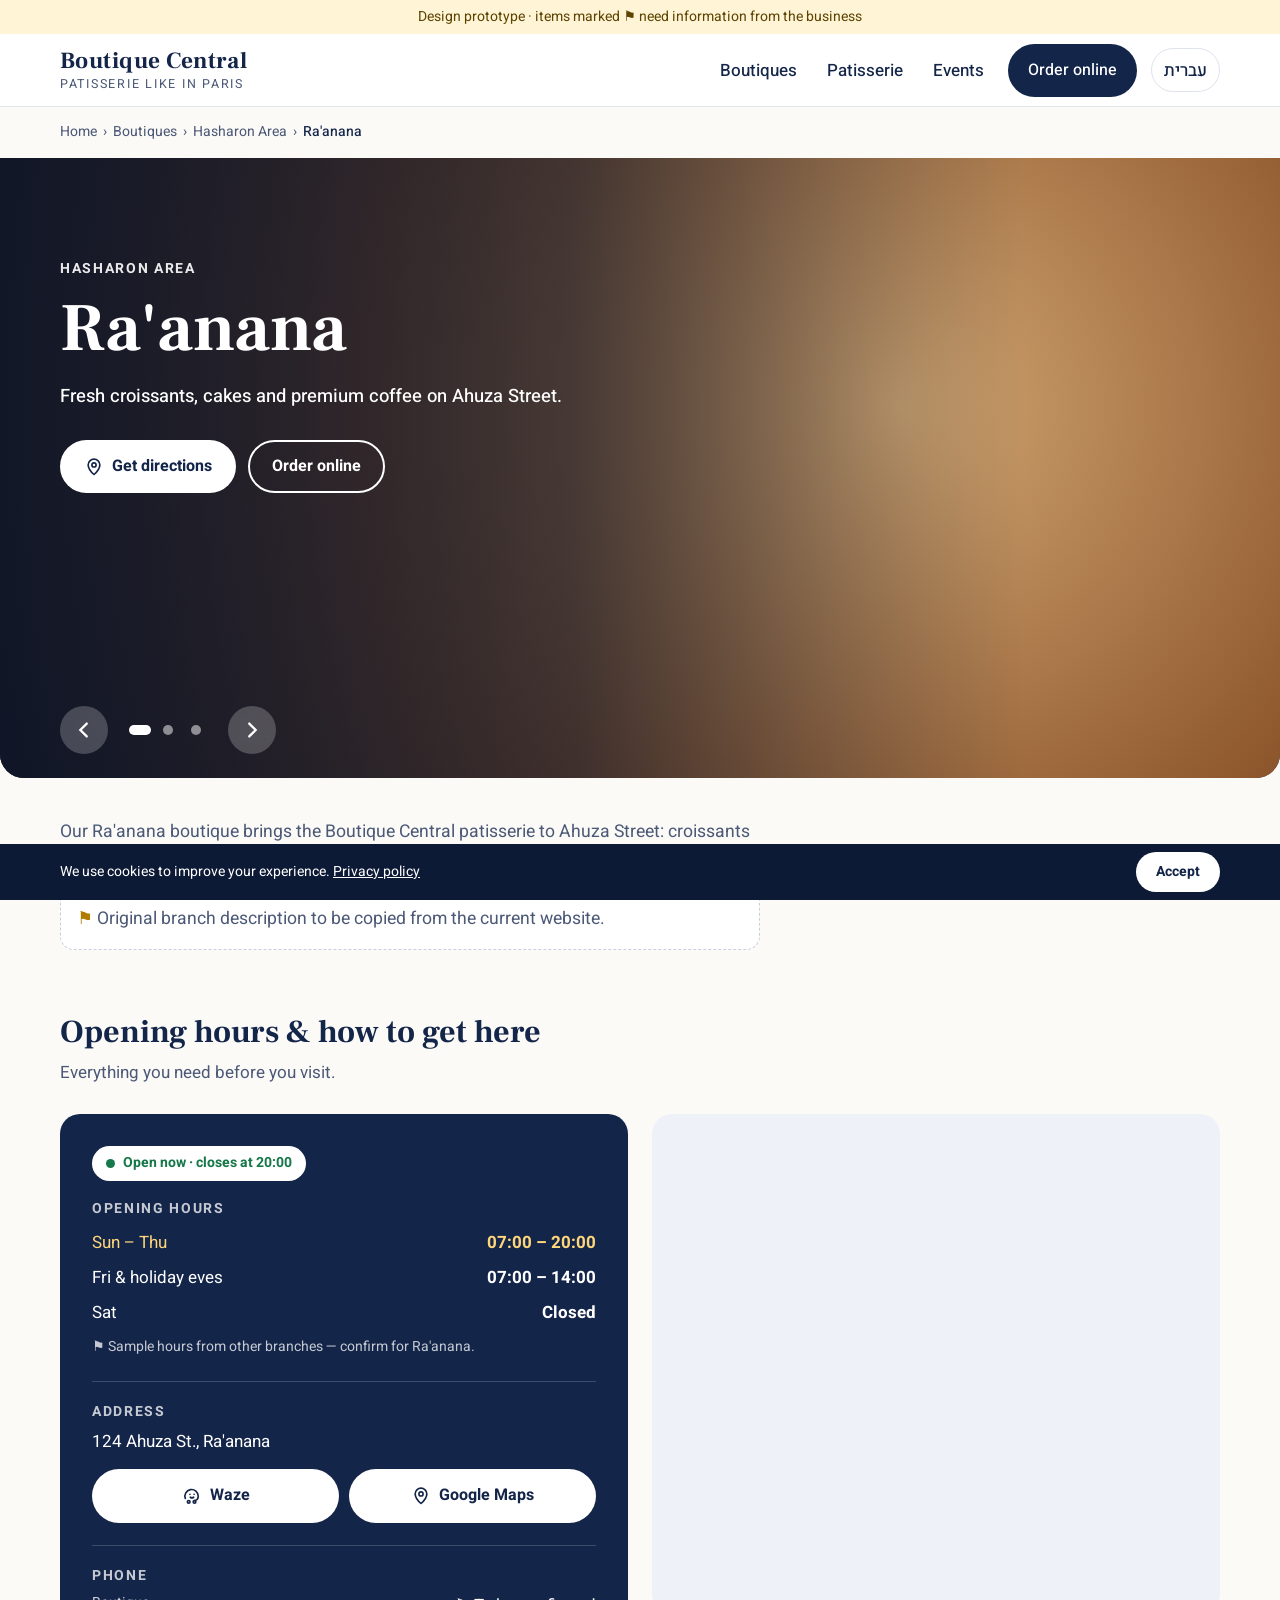
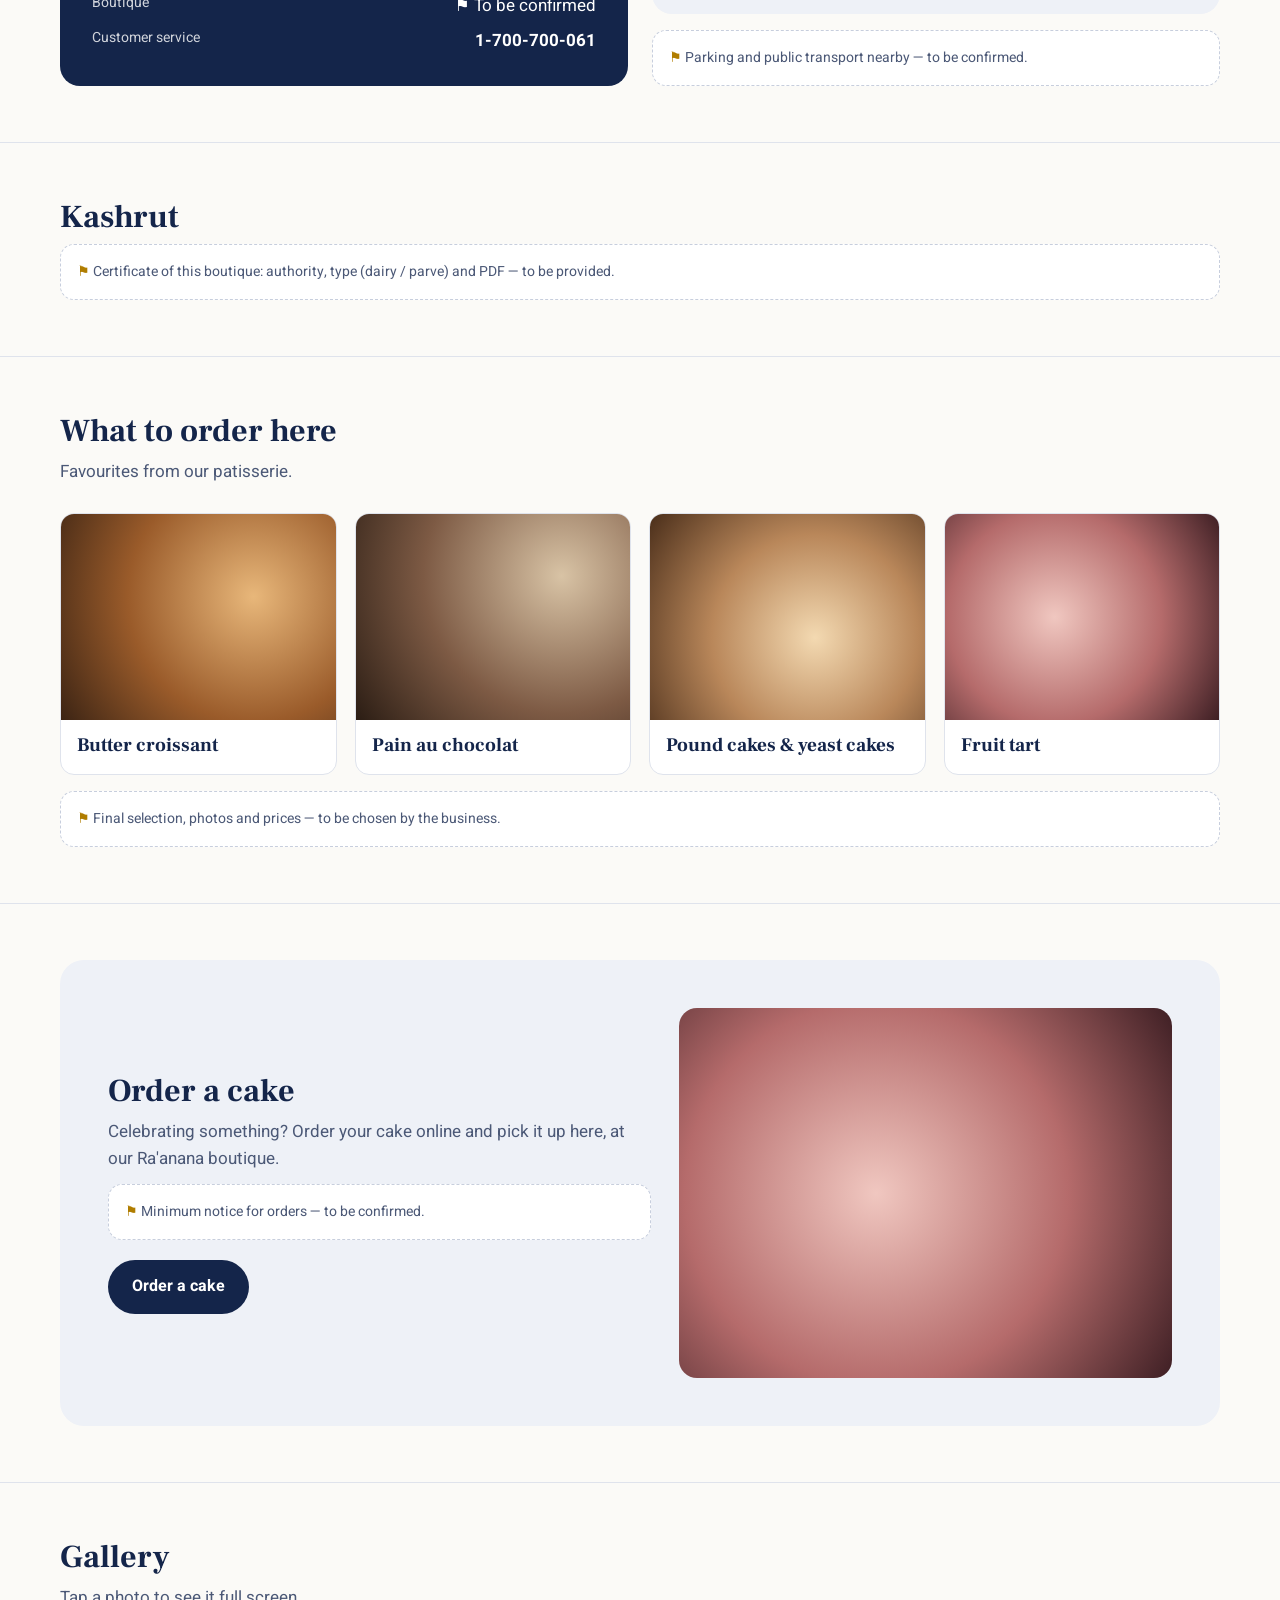
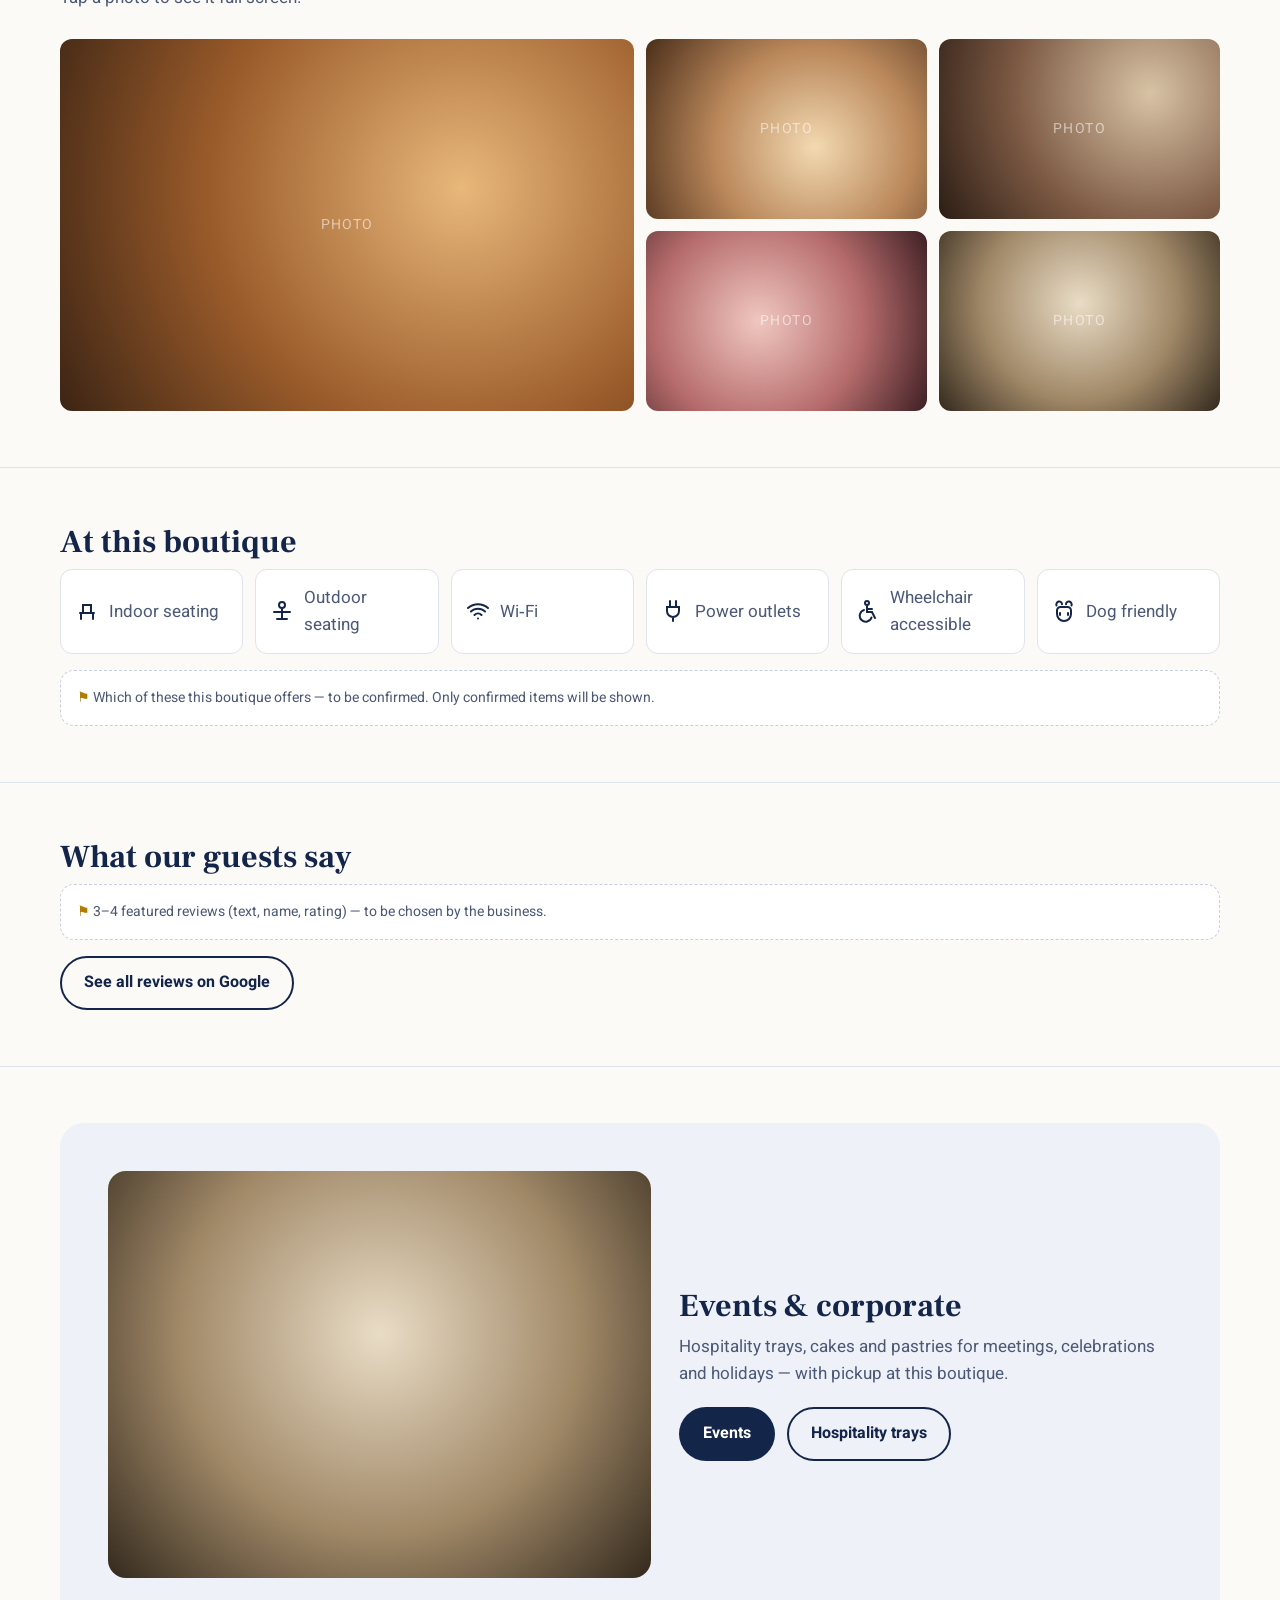
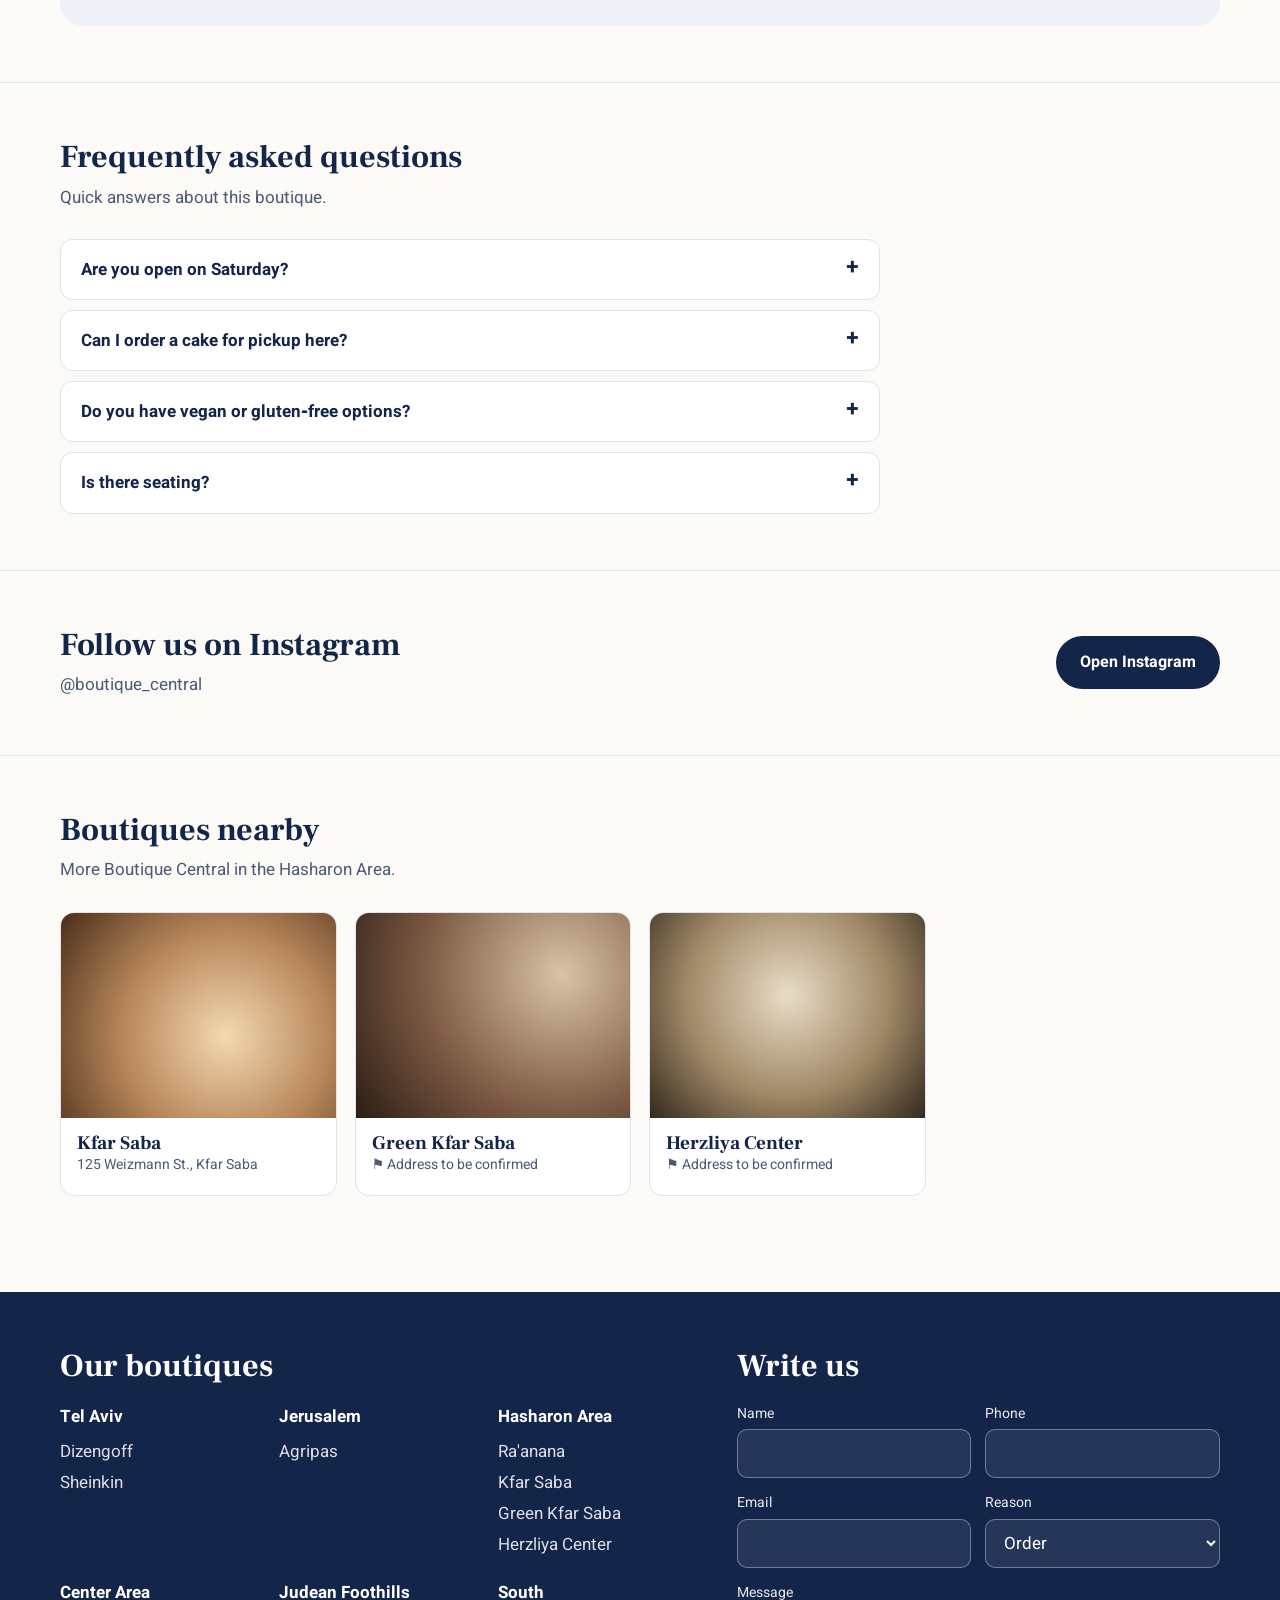
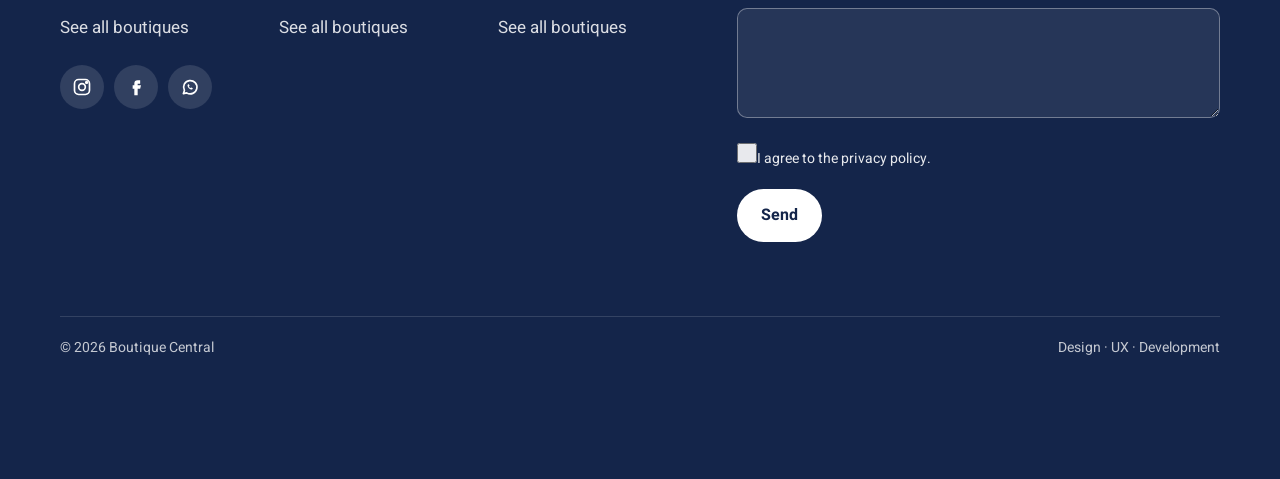
==== boutique-central/index.html @ c574241f "Add Boutique Central Ra'anana branch page redesign prototype Bilingual (English/Hebrew, LTR/RTL) sin" ====
<!doctype html>
<html lang="en" dir="ltr">
<head>
  <meta charset="utf-8">
  <meta name="viewport" content="width=device-width, initial-scale=1">
  <title>Boutique Central Ra'anana – Patisserie &amp; Café on Ahuza St.</title>
  <meta name="description" content="Boutique Central Ra'anana, 124 Ahuza St. Croissants, cakes, pastries and coffee, Sunday to Friday. Order online or get directions.">
  <meta property="og:type" content="business.business">
  <meta property="og:title" content="Boutique Central Ra'anana – Patisserie & Café on Ahuza St.">
  <meta property="og:description" content="Croissants, cakes, pastries and coffee on Ahuza St., Ra'anana.">
  <link rel="alternate" hreflang="he" href="https://www.boutiquecentral.co.il/shop/raanana/">
  <link rel="alternate" hreflang="en" href="https://www.boutiquecentral.co.il/en/shop/raanana/">
  <link rel="preconnect" href="https://fonts.googleapis.com">
  <link rel="preconnect" href="https://fonts.gstatic.com" crossorigin>
  <link href="https://fonts.googleapis.com/css2?family=Frank+Ruhl+Libre:wght@500;700&family=Heebo:wght@400;500;700&display=swap" rel="stylesheet">

  <script type="application/ld+json">
  {
    "@context": "https://schema.org",
    "@graph": [
      {
        "@type": "Bakery",
        "name": "Boutique Central Ra'anana",
        "url": "https://www.boutiquecentral.co.il/en/shop/raanana/",
        "telephone": "+972-1-700-700-061",
        "servesCuisine": ["French", "Patisserie", "Coffee"],
        "address": {
          "@type": "PostalAddress",
          "streetAddress": "124 Ahuza St.",
          "addressLocality": "Ra'anana",
          "addressCountry": "IL"
        },
        "openingHoursSpecification": [
          { "@type": "OpeningHoursSpecification", "dayOfWeek": ["Sunday","Monday","Tuesday","Wednesday","Thursday"], "opens": "07:00", "closes": "20:00" },
          { "@type": "OpeningHoursSpecification", "dayOfWeek": "Friday", "opens": "07:00", "closes": "14:00" }
        ],
        "parentOrganization": { "@type": "Organization", "name": "Boutique Central", "url": "https://www.boutiquecentral.co.il/" }
      },
      {
        "@type": "BreadcrumbList",
        "itemListElement": [
          { "@type": "ListItem", "position": 1, "name": "Home", "item": "https://www.boutiquecentral.co.il/en/" },
          { "@type": "ListItem", "position": 2, "name": "Boutiques", "item": "https://www.boutiquecentral.co.il/en/shop/" },
          { "@type": "ListItem", "position": 3, "name": "Hasharon Area" },
          { "@type": "ListItem", "position": 4, "name": "Ra'anana" }
        ]
      },
      {
        "@type": "FAQPage",
        "mainEntity": [
          { "@type": "Question", "name": "Are you open on Saturday?", "acceptedAnswer": { "@type": "Answer", "text": "No. The boutique is closed on Saturday." } },
          { "@type": "Question", "name": "Can I order a cake for pickup here?", "acceptedAnswer": { "@type": "Answer", "text": "Yes. Order online and choose pickup at the Ra'anana boutique." } }
        ]
      }
    ]
  }
  </script>

  <style>
    :root {
      --navy: #14254a;
      --navy-700: #1f3566;
      --navy-50: #eef1f7;
      --white: #ffffff;
      --bg: #fbfaf7;
      --text: #14254a;
      --muted: #4b5876;
      --line: #dfe3ec;
      --ok: #17784a;
      --closed: #b3261e;

      /* Escala tipográfica: 4 tamaños, 2 pesos */
      --fs-sm: 0.875rem;
      --fs-base: 1.0625rem;
      --fs-lg: clamp(1.5rem, 3vw, 2rem);
      --fs-xl: clamp(2.5rem, 7vw, 4.25rem);
      --fw-regular: 400;
      --fw-bold: 700;

      --radius: 14px;
      --gutter: 16px;
      --font-display: "Frank Ruhl Libre", Georgia, serif;
      --font-body: "Heebo", system-ui, -apple-system, sans-serif;
    }
    * { box-sizing: border-box; margin: 0; padding: 0; }
    html { scroll-behavior: smooth; }
    body {
      font-family: var(--font-body);
      font-size: var(--fs-base);
      font-weight: var(--fw-regular);
      line-height: 1.6;
      color: var(--text);
      background: var(--bg);
    }
    a { color: inherit; }
    img { max-width: 100%; display: block; }
    button { font: inherit; cursor: pointer; }
    :focus-visible { outline: 3px solid #f2b705; outline-offset: 2px; border-radius: 4px; }
    .container { width: min(1160px, 100% - 2 * var(--gutter)); margin-inline: auto; }
    .sr-only { position: absolute; width: 1px; height: 1px; overflow: hidden; clip: rect(0 0 0 0); white-space: nowrap; }
    .skip { position: absolute; inset-inline-start: 8px; top: -60px; background: var(--navy); color: #fff; padding: 10px 16px; border-radius: 8px; z-index: 100; }
    .skip:focus { top: 8px; }

    h1, h2, h3 { font-family: var(--font-display); font-weight: var(--fw-bold); line-height: 1.15; }
    h2 { font-size: var(--fs-lg); margin-bottom: 8px; }
    h3 { font-size: 1.2rem; }
    .lead { color: var(--muted); margin-bottom: 28px; max-width: 60ch; }
    section { padding-block: 56px; }
    section + section { border-top: 1px solid var(--line); }

    /* Aviso de prototipo */
    .proto { background: #fff4d6; color: #5c4400; font-size: var(--fs-sm); text-align: center; padding: 6px var(--gutter); }

    /* Datos pendientes del cliente */
    .pending {
      border: 1.5px dashed #c7cedd; border-radius: var(--radius); padding: 16px;
      color: var(--muted); font-size: var(--fs-sm); background: #fff;
    }
    .pending::before { content: "⚑ "; color: #b07d00; }

    /* Botones */
    .btn {
      display: inline-flex; align-items: center; justify-content: center; gap: 8px;
      min-height: 48px; padding: 12px 22px; border-radius: 999px;
      font-weight: var(--fw-bold); font-size: 1rem; text-decoration: none;
      border: 2px solid transparent; transition: background .2s, color .2s, transform .15s;
    }
    .btn:hover { transform: translateY(-1px); }
    .btn-solid { background: var(--navy); color: #fff; }
    .btn-solid:hover { background: var(--navy-700); }
    .btn-white { background: #fff; color: var(--navy); }
    .btn-outline { border-color: currentColor; background: transparent; }
    .btn svg { width: 20px; height: 20px; flex: none; }

    /* Encabezado */
    header.site {
      position: sticky; top: 0; z-index: 30; background: var(--white);
      border-bottom: 1px solid var(--line);
    }
    .bar { display: flex; align-items: center; gap: 20px; min-height: 72px; }
    .logo { text-decoration: none; line-height: 1.05; }
    .logo b { display: block; font-family: var(--font-display); font-size: 1.45rem; letter-spacing: .02em; }
    .logo small { font-size: .78rem; letter-spacing: .14em; text-transform: uppercase; color: var(--muted); }
    .menu { display: flex; align-items: center; gap: 6px; margin-inline-start: auto; list-style: none; }
    .menu a { display: inline-flex; align-items: center; min-height: 44px; padding-inline: 12px; text-decoration: none; font-weight: 500; }
    .menu a:not(.btn):hover { text-decoration: underline; text-underline-offset: 4px; }
    .menu .btn { padding-inline: 18px; margin-inline-start: 6px; }
    .lang {
      min-width: 44px; min-height: 44px; padding-inline: 12px; margin-inline-start: 8px;
      border: 1px solid var(--line); border-radius: 999px; background: #fff; color: var(--navy); font-weight: 500;
    }
    .burger { display: none; margin-inline-start: auto; width: 44px; height: 44px; border: 0; background: none; color: var(--navy); }
    @media (max-width: 900px) {
      .burger { display: inline-grid; place-items: center; }
      .menu {
        display: none; position: absolute; inset-inline: 0; top: 100%;
        flex-direction: column; align-items: stretch; gap: 0; padding: 8px var(--gutter) 16px;
        background: #fff; border-bottom: 1px solid var(--line);
      }
      .menu.open { display: flex; }
      .menu .btn { margin: 8px 0 0; }
      .lang { margin: 0; }
    }

    /* Migas de pan */
    .crumbs { font-size: var(--fs-sm); color: var(--muted); padding-block: 14px; }
    .crumbs ol { display: flex; flex-wrap: wrap; gap: 6px; list-style: none; }
    .crumbs li + li::before { content: "›"; margin-inline-end: 6px; }
    [dir="rtl"] .crumbs li + li::before { content: "‹"; }
    .crumbs a { text-decoration: none; }
    .crumbs a:hover { text-decoration: underline; }
    .crumbs [aria-current] { color: var(--navy); font-weight: 500; }

    /* Portada */
    .hero { position: relative; min-height: min(78vh, 620px); color: #fff; overflow: hidden; border-radius: 0 0 24px 24px; background: var(--navy); }
    .slides { position: absolute; inset: 0; }
    .slide { position: absolute; inset: 0; opacity: 0; transition: opacity .6s ease; }
    .slide.active { opacity: 1; }
    .ph { width: 100%; height: 100%; display: grid; place-items: center; }
    .ph span { font-size: var(--fs-sm); letter-spacing: .1em; text-transform: uppercase; opacity: .55; }
    .ph-1 { background: radial-gradient(circle at 70% 40%, #e8b77a, #9a5b2a 55%, #3c2414); }
    .ph-2 { background: radial-gradient(circle at 60% 60%, #f3d9b1, #b9875a 50%, #4a2e1a); }
    .ph-3 { background: radial-gradient(circle at 75% 30%, #d8c3a5, #7d5a44 55%, #2b1d14); }
    .ph-4 { background: radial-gradient(circle at 40% 50%, #f0c7c0, #b56b6b 55%, #3e1f24); }
    .ph-5 { background: radial-gradient(circle at 50% 40%, #e9dcc6, #a08867 55%, #33291d); }
    .hero::after {
      content: ""; position: absolute; inset: 0; pointer-events: none;
      background: linear-gradient(to right, rgba(10,20,42,.88) 0%, rgba(10,20,42,.65) 45%, rgba(10,20,42,.1) 80%);
    }
    [dir="rtl"] .hero::after { background: linear-gradient(to left, rgba(10,20,42,.88) 0%, rgba(10,20,42,.65) 45%, rgba(10,20,42,.1) 80%); }
    .hero-content { position: relative; z-index: 2; padding-block: 96px 120px; }
    .hero-content > * { max-width: 560px; }
    .zone { display: inline-block; font-size: var(--fs-sm); font-weight: var(--fw-bold); letter-spacing: .12em; text-transform: uppercase; opacity: .9; margin-bottom: 10px; }
    .hero h1 { font-size: var(--fs-xl); margin-bottom: 14px; }
    .hero p { font-size: 1.15rem; font-weight: 500; margin-bottom: 28px; }
    .hero .actions { display: flex; flex-wrap: wrap; gap: 12px; }
    .hero .btn-outline { color: #fff; }
    .carousel-ui { position: absolute; z-index: 3; inset-inline: 0; bottom: 24px; }
    .carousel-ui .container { display: flex; align-items: center; gap: 12px; }
    .arrow {
      width: 48px; height: 48px; border-radius: 50%; border: 0;
      background: rgba(255,255,255,.22); color: #fff; backdrop-filter: blur(6px);
      display: grid; place-items: center; transition: background .2s;
    }
    .arrow:hover { background: rgba(255,255,255,.38); }
    .arrow svg { width: 22px; height: 22px; }
    [dir="rtl"] .arrow svg { transform: scaleX(-1); }
    .dots { display: flex; gap: 4px; margin-inline: 8px; }
    .dot { width: 24px; height: 44px; border: 0; background: none; display: grid; place-items: center; }
    .dot::before { content: ""; width: 10px; height: 10px; border-radius: 50%; background: rgba(255,255,255,.5); transition: width .2s; }
    .dot[aria-current="true"]::before { width: 22px; border-radius: 6px; background: #fff; }

    /* Introducción */
    .intro { padding-block: 40px 8px; }
    .intro p { max-width: 70ch; color: var(--muted); font-size: 1.1rem; }

    /* Bloque de información */
    .info-grid { display: grid; grid-template-columns: 1fr 1fr; gap: 24px; align-items: start; }
    @media (max-width: 860px) { .info-grid { grid-template-columns: 1fr; } }
    .info-card { background: var(--navy); color: #fff; border-radius: 20px; padding: clamp(20px, 4vw, 32px); }
    .status { display: inline-flex; align-items: center; gap: 8px; padding: 6px 14px; border-radius: 999px; background: #fff; font-weight: var(--fw-bold); font-size: var(--fs-sm); margin-bottom: 20px; }
    .status::before { content: ""; width: 9px; height: 9px; border-radius: 50%; background: currentColor; }
    .status.open { color: var(--ok); }
    .status.closed { color: var(--closed); }
    .info-card h3 { font-family: var(--font-body); font-size: var(--fs-sm); text-transform: uppercase; letter-spacing: .12em; opacity: .75; margin-bottom: 8px; }
    .info-card .block + .block { margin-top: 22px; padding-top: 22px; border-top: 1px solid rgba(255,255,255,.18); }
    .hours { width: 100%; border-collapse: collapse; }
    .hours th { text-align: start; font-weight: 400; padding-block: 4px; }
    .hours td { text-align: end; font-weight: var(--fw-bold); font-variant-numeric: tabular-nums; }
    .hours tr.today th, .hours tr.today td { color: #ffd77a; }
    .note { font-size: var(--fs-sm); opacity: .75; margin-top: 6px; }
    .phones { display: grid; gap: 8px; list-style: none; }
    .phones li { display: flex; justify-content: space-between; gap: 12px; flex-wrap: wrap; }
    .phones a { font-weight: var(--fw-bold); text-decoration: none; }
    .tag { font-size: var(--fs-sm); opacity: .8; }
    .nav-btns { display: flex; flex-wrap: wrap; gap: 10px; margin-top: 14px; }
    .nav-btns .btn { flex: 1 1 180px; }
    .map { border: 0; width: 100%; height: 100%; min-height: 320px; border-radius: 20px; background: var(--navy-50); }
    .map-wrap { display: grid; gap: 16px; height: 100%; grid-template-rows: 1fr auto; }

    /* Tarjetas */
    .cards { display: grid; gap: 18px; grid-template-columns: repeat(auto-fill, minmax(min(100%, 220px), 1fr)); }
    .card { background: #fff; border: 1px solid var(--line); border-radius: var(--radius); overflow: hidden; }
    .card .ph { aspect-ratio: 4 / 3; height: auto; color: #fff; }
    .card .body { padding: 14px 16px 18px; }
    .card p { font-size: var(--fs-sm); color: var(--muted); }

    /* Encargar pastel / eventos */
    .split { display: grid; grid-template-columns: 1.1fr 1fr; gap: 28px; align-items: center; }
    @media (max-width: 760px) { .split { grid-template-columns: 1fr; } }
    .panel { background: var(--navy-50); border-radius: 24px; padding: clamp(24px, 5vw, 48px); }
    .panel .actions { display: flex; flex-wrap: wrap; gap: 12px; margin-top: 20px; }
    .panel .ph { border-radius: 18px; aspect-ratio: 4 / 3; height: auto; color: #fff; }

    /* Galería */
    .gallery { display: grid; gap: 12px; grid-template-columns: repeat(4, 1fr); grid-auto-rows: 180px; }
    .gallery button { border: 0; padding: 0; border-radius: 12px; overflow: hidden; color: #fff; }
    .gallery button:first-child { grid-column: span 2; grid-row: span 2; }
    .gallery button .ph { transition: transform .4s; }
    .gallery button:hover .ph { transform: scale(1.04); }
    @media (max-width: 700px) { .gallery { grid-template-columns: 1fr 1fr; grid-auto-rows: 140px; } }

    .lightbox { position: fixed; inset: 0; z-index: 80; background: rgba(8,14,30,.92); display: none; place-items: center; padding: 24px; }
    .lightbox.open { display: grid; }
    .lightbox figure { width: min(960px, 100%); aspect-ratio: 3 / 2; border-radius: 12px; overflow: hidden; color: #fff; }
    .lightbox .close, .lightbox .arrow { position: absolute; }
    .lightbox .close { top: 16px; inset-inline-end: 16px; width: 48px; height: 48px; border-radius: 50%; border: 0; background: rgba(255,255,255,.2); color: #fff; font-size: 1.6rem; }
    .lightbox .prev { inset-inline-start: 16px; top: 50%; translate: 0 -50%; }
    .lightbox .next { inset-inline-end: 16px; top: 50%; translate: 0 -50%; }

    /* Servicios del local */
    .amenities { display: grid; gap: 12px; grid-template-columns: repeat(auto-fill, minmax(min(100%, 170px), 1fr)); list-style: none; margin-bottom: 16px; }
    .amenities li { display: flex; align-items: center; gap: 10px; padding: 14px; border: 1px solid var(--line); border-radius: 12px; background: #fff; color: var(--muted); }
    .amenities svg { width: 24px; height: 24px; color: var(--navy); flex: none; }

    /* Preguntas frecuentes */
    .faq { display: grid; gap: 10px; max-width: 820px; }
    .faq details { background: #fff; border: 1px solid var(--line); border-radius: 12px; }
    .faq summary { list-style: none; cursor: pointer; padding: 16px 20px; font-weight: var(--fw-bold); display: flex; justify-content: space-between; gap: 12px; min-height: 44px; }
    .faq summary::-webkit-details-marker { display: none; }
    .faq summary::after { content: "+"; font-size: 1.4rem; line-height: 1; }
    .faq details[open] summary::after { content: "–"; }
    .faq .answer { padding: 0 20px 18px; color: var(--muted); }

    .insta { display: flex; align-items: center; justify-content: space-between; gap: 16px; flex-wrap: wrap; }

    /* Pie */
    footer.site { background: var(--navy); color: #fff; padding-block: 56px 120px; margin-top: 40px; }
    .foot-grid { display: grid; grid-template-columns: 1.3fr 1fr; gap: 48px; }
    @media (max-width: 860px) { .foot-grid { grid-template-columns: 1fr; } }
    footer h2 { margin-bottom: 18px; }
    .zones { display: grid; grid-template-columns: repeat(3, 1fr); gap: 20px 28px; }
    .zones details summary { list-style: none; font-weight: var(--fw-bold); margin-bottom: 8px; pointer-events: none; }
    .zones details summary::-webkit-details-marker { display: none; }
    .zones ul { list-style: none; display: grid; gap: 4px; }
    .zones a { text-decoration: none; opacity: .85; }
    .zones a:hover { opacity: 1; text-decoration: underline; }
    @media (max-width: 700px) {
      .zones { grid-template-columns: 1fr; gap: 0; }
      .zones details { border-bottom: 1px solid rgba(255,255,255,.18); }
      .zones details summary { pointer-events: auto; cursor: pointer; padding-block: 14px; margin: 0; display: flex; justify-content: space-between; }
      .zones details summary::after { content: "+"; }
      .zones details[open] summary::after { content: "–"; }
      .zones ul { padding-bottom: 14px; }
    }
    form.contact { display: grid; gap: 14px; }
    .row2 { display: grid; grid-template-columns: 1fr 1fr; gap: 14px; }
    @media (max-width: 480px) { .row2 { grid-template-columns: 1fr; } }
    form.contact label { display: block; font-size: var(--fs-sm); margin-bottom: 4px; opacity: .9; }
    form.contact input, form.contact select, form.contact textarea {
      width: 100%; min-height: 46px; padding: 10px 14px; border-radius: 10px;
      border: 1px solid rgba(255,255,255,.35); background: rgba(255,255,255,.08); color: #fff; font: inherit;
    }
    form.contact select option { color: var(--navy); }
    form.contact textarea { min-height: 110px; resize: vertical; }
    form.contact input::placeholder, form.contact textarea::placeholder { color: rgba(255,255,255,.6); }
    .check { display: flex; gap: 10px; align-items: flex-start; font-size: var(--fs-sm); }
    form.contact .check input { width: 20px; min-height: 20px; margin-top: 3px; flex: none; }
    form.contact .btn-white:hover, form.contact .btn-white:focus-visible { background: #dfe6f5; }
    .form-msg { font-size: var(--fs-sm); min-height: 1.4em; }
    .social { display: flex; gap: 10px; margin-top: 24px; }
    .social a { width: 44px; height: 44px; border-radius: 50%; display: grid; place-items: center; background: rgba(255,255,255,.12); }
    .social svg { width: 20px; height: 20px; }
    .legal { margin-top: 40px; padding-top: 20px; border-top: 1px solid rgba(255,255,255,.18); display: flex; flex-wrap: wrap; justify-content: space-between; gap: 8px; font-size: var(--fs-sm); opacity: .75; }

    /* Barra fija en móvil */
    .mobile-bar { display: none; }
    @media (max-width: 760px) {
      .mobile-bar {
        display: grid; grid-template-columns: repeat(4, 1fr);
        position: fixed; inset-inline: 0; bottom: 0; z-index: 40;
        background: #fff; border-top: 1px solid var(--line); box-shadow: 0 -4px 16px rgba(20,37,74,.08);
        padding-bottom: env(safe-area-inset-bottom);
      }
      .mobile-bar a { display: grid; justify-items: center; gap: 2px; padding-block: 8px; min-height: 56px; text-decoration: none; font-size: .75rem; font-weight: 500; }
      .mobile-bar a.primary { background: var(--navy); color: #fff; }
      .mobile-bar svg { width: 22px; height: 22px; }
      .cookie.show { bottom: calc(57px + env(safe-area-inset-bottom)); }
    }

    /* Barra de cookies */
    .cookie {
      position: fixed; inset-inline: 0; bottom: 0; z-index: 50;
      background: #0d1a36; color: #fff; font-size: var(--fs-sm);
      display: none;
    }
    .cookie.show { display: block; }
    .cookie .container { display: flex; align-items: center; justify-content: space-between; gap: 12px; padding-block: 8px; }
    .cookie .btn { min-height: 40px; padding: 6px 18px; font-size: var(--fs-sm); }

    /* Ventana del club */
    .modal { position: fixed; inset: 0; z-index: 90; background: rgba(8,14,30,.6); display: none; place-items: center; padding: var(--gutter); }
    .modal.open { display: grid; }
    .dialog { position: relative; width: min(440px, 100%); background: #fff; border-radius: 20px; overflow: hidden; text-align: center; }
    .dialog .ph { height: 160px; color: #fff; }
    .dialog .inner { padding: 24px 28px 28px; }
    .dialog .title { font-family: var(--font-display); font-size: 1.6rem; font-weight: var(--fw-bold); margin-bottom: 6px; }
    .dialog p { color: var(--muted); margin-bottom: 20px; }
    .dialog .close { position: absolute; top: 8px; inset-inline-end: 8px; width: 44px; height: 44px; border-radius: 50%; border: 0; background: rgba(255,255,255,.9); color: var(--navy); font-size: 1.5rem; line-height: 1; }

    @media (prefers-reduced-motion: reduce) {
      *, *::before, *::after { transition: none !important; scroll-behavior: auto !important; }
    }
  </style>
</head>
<body>
  <a class="skip" href="#main" data-i18n="skip">Skip to content</a>
  <div class="proto" data-i18n="proto">Design prototype · items marked ⚑ need information from the business</div>

  <header class="site">
    <div class="container bar">
      <a class="logo" href="#">
        <b>Boutique Central</b>
        <small data-i18n="tagline">Patisserie like in Paris</small>
      </a>
      <button class="burger" aria-expanded="false" aria-controls="menu" data-i18n-aria="menu">
        <svg width="24" height="24" viewBox="0 0 24 24" fill="none" stroke="currentColor" stroke-width="2" stroke-linecap="round"><path d="M4 7h16M4 12h16M4 17h16"/></svg>
      </button>
      <ul class="menu" id="menu">
        <li><a href="#" data-i18n="nav_boutiques">Boutiques</a></li>
        <li><a href="#" data-i18n="nav_patisserie">Patisserie</a></li>
        <li><a href="#events" data-i18n="nav_events">Events</a></li>
        <li><a class="btn btn-solid" data-link="order" href="#" data-i18n="nav_order">Order online</a></li>
        <li><button class="lang" type="button" id="lang" lang="he">עברית</button></li>
      </ul>
    </div>
  </header>

  <main id="main">
    <nav class="container crumbs" data-i18n-aria="crumbs">
      <ol>
        <li><a href="#" data-i18n="home">Home</a></li>
        <li><a href="#" data-i18n="nav_boutiques">Boutiques</a></li>
        <li><a href="#" data-i18n="area">Hasharon Area</a></li>
        <li><span aria-current="page" data-i18n="city">Ra'anana</span></li>
      </ol>
    </nav>

    <!-- Portada con carrusel -->
    <div class="hero" aria-roledescription="carousel">
      <div class="slides">
        <div class="slide active" role="group" aria-roledescription="slide"><div class="ph ph-1"></div></div>
        <div class="slide" role="group" aria-roledescription="slide"><div class="ph ph-2"></div></div>
        <div class="slide" role="group" aria-roledescription="slide"><div class="ph ph-3"></div></div>
      </div>
      <div class="container hero-content">
        <span class="zone" data-i18n="area">Hasharon Area</span>
        <h1 data-i18n="city">Ra'anana</h1>
        <p data-i18n="hero_line">Fresh croissants, cakes and premium coffee on Ahuza Street.</p>
        <div class="actions">
          <a class="btn btn-white" data-link="gmaps" href="#" target="_blank" rel="noopener">
            <svg viewBox="0 0 24 24" fill="none" stroke="currentColor" stroke-width="2" stroke-linecap="round" stroke-linejoin="round"><path d="M12 21s-7-6.2-7-11.5a7 7 0 0 1 14 0C19 14.8 12 21 12 21z"/><circle cx="12" cy="9.5" r="2.5"/></svg>
            <span data-i18n="get_directions">Get directions</span>
          </a>
          <a class="btn btn-outline" data-link="order" href="#" target="_blank" rel="noopener" data-i18n="nav_order">Order online</a>
        </div>
      </div>
      <div class="carousel-ui">
        <div class="container">
          <button class="arrow" type="button" id="prev" data-i18n-aria="prev_photo"><svg viewBox="0 0 24 24" fill="none" stroke="currentColor" stroke-width="2.5" stroke-linecap="round"><path d="M15 5l-7 7 7 7"/></svg></button>
          <div class="dots" id="dots"></div>
          <button class="arrow" type="button" id="next" data-i18n-aria="next_photo"><svg viewBox="0 0 24 24" fill="none" stroke="currentColor" stroke-width="2.5" stroke-linecap="round"><path d="M9 5l7 7-7 7"/></svg></button>
        </div>
      </div>
    </div>

    <div class="container intro">
      <p data-i18n="intro">Our Ra'anana boutique brings the Boutique Central patisserie to Ahuza Street: croissants baked every morning, cakes, pastries and coffee, from Sunday to Friday.</p>
      <p class="pending" style="margin-top:14px" data-i18n="intro_pending">Original branch description to be copied from the current website.</p>
    </div>

    <!-- Información: horario, contacto, mapa -->
    <section id="info">
      <div class="container">
        <h2 data-i18n="info_h">Opening hours &amp; how to get here</h2>
        <p class="lead" data-i18n="info_sub">Everything you need before you visit.</p>
        <div class="info-grid">
          <div class="info-card">
            <div class="status" id="status" hidden></div>

            <div class="block">
              <h3 data-i18n="hours_h">Opening hours</h3>
              <table class="hours">
                <tbody>
                  <tr data-days="0,1,2,3,4"><th scope="row" data-i18n="sun_thu">Sun – Thu</th><td>07:00 – 20:00</td></tr>
                  <tr data-days="5"><th scope="row" data-i18n="fri">Fri &amp; holiday eves</th><td>07:00 – 14:00</td></tr>
                  <tr data-days="6"><th scope="row" data-i18n="sat">Sat</th><td data-i18n="closed">Closed</td></tr>
                </tbody>
              </table>
              <p class="note" data-i18n="hours_note">⚑ Sample hours from other branches — confirm for Ra'anana.</p>
            </div>

            <div class="block">
              <h3 data-i18n="address_h">Address</h3>
              <p data-i18n="address">124 Ahuza St., Ra'anana</p>
              <div class="nav-btns">
                <a class="btn btn-white" data-link="waze" href="#" target="_blank" rel="noopener">
                  <svg viewBox="0 0 24 24" fill="none" stroke="currentColor" stroke-width="2" stroke-linecap="round" stroke-linejoin="round"><path d="M4 15a8 8 0 1 1 15.5-2.8c0 3-2 4.8-4.5 5.3"/><circle cx="8" cy="19" r="1.6"/><circle cx="15" cy="19" r="1.6"/><path d="M9.5 10h.01M14.5 10h.01M10 13.5c1.2 1 2.8 1 4 0"/></svg>
                  Waze
                </a>
                <a class="btn btn-white" data-link="gmaps" href="#" target="_blank" rel="noopener">
                  <svg viewBox="0 0 24 24" fill="none" stroke="currentColor" stroke-width="2" stroke-linecap="round" stroke-linejoin="round"><path d="M12 21s-7-6.2-7-11.5a7 7 0 0 1 14 0C19 14.8 12 21 12 21z"/><circle cx="12" cy="9.5" r="2.5"/></svg>
                  Google Maps
                </a>
              </div>
            </div>

            <div class="block">
              <h3 data-i18n="phone_h">Phone</h3>
              <ul class="phones">
                <li><span class="tag" data-i18n="phone_branch">Boutique</span><span data-i18n="tbc">⚑ To be confirmed</span></li>
                <li><span class="tag" data-i18n="phone_cs">Customer service</span><a href="tel:1700700061" dir="ltr">1-700-700-061</a></li>
              </ul>
            </div>
          </div>

          <div class="map-wrap">
            <iframe class="map" id="map" loading="lazy" referrerpolicy="no-referrer-when-downgrade" data-i18n-title="map_title" title="Map: Boutique Central Ra'anana"></iframe>
            <p class="pending" data-i18n="getting_pending">Parking and public transport nearby — to be confirmed.</p>
          </div>
        </div>
      </div>
    </section>

    <!-- Kashrut -->
    <section id="kashrut">
      <div class="container">
        <h2 data-i18n="kashrut_h">Kashrut</h2>
        <p class="pending" data-i18n="kashrut_pending">Certificate of this boutique: authority, type (dairy / parve) and PDF — to be provided.</p>
      </div>
    </section>

    <!-- Qué pedir -->
    <section id="order-here">
      <div class="container">
        <h2 data-i18n="what_h">What to order here</h2>
        <p class="lead" data-i18n="what_sub">Favourites from our patisserie.</p>
        <div class="cards">
          <article class="card"><div class="ph ph-1"></div><div class="body"><h3 data-i18n="p1">Butter croissant</h3></div></article>
          <article class="card"><div class="ph ph-3"></div><div class="body"><h3 data-i18n="p2">Pain au chocolat</h3></div></article>
          <article class="card"><div class="ph ph-2"></div><div class="body"><h3 data-i18n="p3">Pound cakes &amp; yeast cakes</h3></div></article>
          <article class="card"><div class="ph ph-4"></div><div class="body"><h3 data-i18n="p4">Fruit tart</h3></div></article>
        </div>
        <p class="pending" style="margin-top:16px" data-i18n="what_pending">Final selection, photos and prices — to be chosen by the business.</p>
      </div>
    </section>

    <!-- Encargar pastel -->
    <section id="cake">
      <div class="container">
        <div class="panel split">
          <div>
            <h2 data-i18n="cake_h">Order a cake</h2>
            <p class="lead" style="margin-bottom:12px" data-i18n="cake_p">Celebrating something? Order your cake online and pick it up here, at our Ra'anana boutique.</p>
            <p class="pending" data-i18n="cake_pending">Minimum notice for orders — to be confirmed.</p>
            <div class="actions">
              <a class="btn btn-solid" data-link="order" href="#" target="_blank" rel="noopener" data-i18n="cake_btn">Order a cake</a>
            </div>
          </div>
          <div class="ph ph-4"></div>
        </div>
      </div>
    </section>

    <!-- Galería -->
    <section id="gallery">
      <div class="container">
        <h2 data-i18n="gallery_h">Gallery</h2>
        <p class="lead" data-i18n="gallery_sub">Tap a photo to see it full screen.</p>
        <div class="gallery" id="gallery-grid">
          <button type="button" data-i="0"><div class="ph ph-1"><span data-i18n="photo">Photo</span></div></button>
          <button type="button" data-i="1"><div class="ph ph-2"><span data-i18n="photo">Photo</span></div></button>
          <button type="button" data-i="2"><div class="ph ph-3"><span data-i18n="photo">Photo</span></div></button>
          <button type="button" data-i="3"><div class="ph ph-4"><span data-i18n="photo">Photo</span></div></button>
          <button type="button" data-i="4"><div class="ph ph-5"><span data-i18n="photo">Photo</span></div></button>
        </div>
      </div>
    </section>

    <!-- Servicios del local -->
    <section id="amenities">
      <div class="container">
        <h2 data-i18n="amen_h">At this boutique</h2>
        <ul class="amenities">
          <li><svg viewBox="0 0 24 24" fill="none" stroke="currentColor" stroke-width="2" stroke-linecap="round"><path d="M6 20v-6h12v6M5 14h14M8 14V6h8v8"/></svg><span data-i18n="a1">Indoor seating</span></li>
          <li><svg viewBox="0 0 24 24" fill="none" stroke="currentColor" stroke-width="2" stroke-linecap="round"><circle cx="12" cy="6" r="3"/><path d="M12 9v11M7 20h10M4 13h16"/></svg><span data-i18n="a2">Outdoor seating</span></li>
          <li><svg viewBox="0 0 24 24" fill="none" stroke="currentColor" stroke-width="2" stroke-linecap="round"><path d="M2 9a15 15 0 0 1 20 0M5 12.5a10 10 0 0 1 14 0M8.5 16a5 5 0 0 1 7 0M12 19.5h.01"/></svg><span>Wi‑Fi</span></li>
          <li><svg viewBox="0 0 24 24" fill="none" stroke="currentColor" stroke-width="2" stroke-linecap="round"><path d="M9 2v6M15 2v6M6 8h12v4a6 6 0 0 1-12 0zM12 18v4"/></svg><span data-i18n="a4">Power outlets</span></li>
          <li><svg viewBox="0 0 24 24" fill="none" stroke="currentColor" stroke-width="2" stroke-linecap="round"><circle cx="11" cy="4" r="2"/><path d="M11 7v6h5l3 6M11 10h5M8 11a6 6 0 1 0 7.5 7.5"/></svg><span data-i18n="a5">Wheelchair accessible</span></li>
          <li><svg viewBox="0 0 24 24" fill="none" stroke="currentColor" stroke-width="2" stroke-linecap="round"><path d="M10 5.2C10 3.4 8.3 2 6.5 2.5 4.8 3 4 5 4.5 6.5M14 5.2c0-1.8 1.7-3.2 3.5-2.7 1.7.5 2.5 2.5 2 4M8 14v2M16 14v2M8.5 8h7a3.5 3.5 0 0 1 3.5 3.5V15a7 7 0 0 1-14 0v-3.5A3.5 3.5 0 0 1 8.5 8z"/></svg><span data-i18n="a6">Dog friendly</span></li>
        </ul>
        <p class="pending" data-i18n="amen_pending">Which of these this boutique offers — to be confirmed. Only confirmed items will be shown.</p>
      </div>
    </section>

    <!-- Reseñas -->
    <section id="reviews">
      <div class="container">
        <h2 data-i18n="reviews_h">What our guests say</h2>
        <p class="pending" style="margin-bottom:16px" data-i18n="reviews_pending">3–4 featured reviews (text, name, rating) — to be chosen by the business.</p>
        <a class="btn btn-outline" href="https://www.google.com/maps/search/?api=1&query=Boutique+Central+Ra%27anana" target="_blank" rel="noopener" data-i18n="reviews_btn">See all reviews on Google</a>
      </div>
    </section>

    <!-- Eventos -->
    <section id="events">
      <div class="container">
        <div class="panel split">
          <div class="ph ph-5"></div>
          <div>
            <h2 data-i18n="events_h">Events &amp; corporate</h2>
            <p class="lead" style="margin-bottom:0" data-i18n="events_p">Hospitality trays, cakes and pastries for meetings, celebrations and holidays — with pickup at this boutique.</p>
            <div class="actions">
              <a class="btn btn-solid" href="https://www.boutiquecentral.co.il/en/events/" data-i18n="events_btn">Events</a>
              <a class="btn btn-outline" href="#" data-i18n="trays_btn">Hospitality trays</a>
            </div>
          </div>
        </div>
      </div>
    </section>

    <!-- Preguntas frecuentes -->
    <section id="faq">
      <div class="container">
        <h2 data-i18n="faq_h">Frequently asked questions</h2>
        <p class="lead" data-i18n="faq_sub">Quick answers about this boutique.</p>
        <div class="faq">
          <details><summary data-i18n="q1">Are you open on Saturday?</summary><div class="answer" data-i18n="a1q">No. The boutique is closed on Saturday and opens again on Sunday morning.</div></details>
          <details><summary data-i18n="q2">Can I order a cake for pickup here?</summary><div class="answer" data-i18n="a2q">Yes. Order online and choose pickup at the Ra'anana boutique.</div></details>
          <details><summary data-i18n="q3">Do you have vegan or gluten‑free options?</summary><div class="answer"><span class="pending" data-i18n="tbc_answer">Answer to be confirmed.</span></div></details>
          <details><summary data-i18n="q4">Is there seating?</summary><div class="answer"><span class="pending" data-i18n="tbc_answer">Answer to be confirmed.</span></div></details>
        </div>
      </div>
    </section>

    <!-- Instagram -->
    <section>
      <div class="container insta">
        <div>
          <h2 data-i18n="insta_h">Follow us on Instagram</h2>
          <p class="lead" style="margin:0">@boutique_central</p>
        </div>
        <a class="btn btn-solid" href="https://www.instagram.com/boutique_central/" target="_blank" rel="noopener" data-i18n="insta_btn">Open Instagram</a>
      </div>
    </section>

    <!-- Sucursales cercanas -->
    <section id="nearby">
      <div class="container">
        <h2 data-i18n="nearby_h">Boutiques nearby</h2>
        <p class="lead" data-i18n="nearby_sub">More Boutique Central in the Hasharon Area.</p>
        <div class="cards">
          <a class="card" href="#" style="text-decoration:none"><div class="ph ph-2"></div><div class="body"><h3 data-i18n="n1">Kfar Saba</h3><p data-i18n="n1a">125 Weizmann St., Kfar Saba</p></div></a>
          <a class="card" href="#" style="text-decoration:none"><div class="ph ph-3"></div><div class="body"><h3 data-i18n="n2">Green Kfar Saba</h3><p data-i18n="addr_tbc">⚑ Address to be confirmed</p></div></a>
          <a class="card" href="#" style="text-decoration:none"><div class="ph ph-5"></div><div class="body"><h3 data-i18n="n3">Herzliya Center</h3><p data-i18n="addr_tbc">⚑ Address to be confirmed</p></div></a>
        </div>
      </div>
    </section>
  </main>

  <footer class="site">
    <div class="container">
      <div class="foot-grid">
        <div>
          <h2 data-i18n="all_h">Our boutiques</h2>
          <div class="zones">
            <details open><summary data-i18n="z_ta">Tel Aviv</summary><ul><li><a href="#">Dizengoff</a></li><li><a href="#">Sheinkin</a></li></ul></details>
            <details open><summary data-i18n="z_jer">Jerusalem</summary><ul><li><a href="#">Agripas</a></li></ul></details>
            <details open><summary data-i18n="area">Hasharon Area</summary><ul><li><a href="#" data-i18n="city">Ra'anana</a></li><li><a href="#" data-i18n="n1">Kfar Saba</a></li><li><a href="#" data-i18n="n2">Green Kfar Saba</a></li><li><a href="#" data-i18n="n3">Herzliya Center</a></li></ul></details>
            <details open><summary data-i18n="z_center">Center Area</summary><ul><li><a href="#" data-i18n="see_all">See all boutiques</a></li></ul></details>
            <details open><summary data-i18n="z_jud">Judean Foothills</summary><ul><li><a href="#" data-i18n="see_all">See all boutiques</a></li></ul></details>
            <details open><summary data-i18n="z_south">South</summary><ul><li><a href="#" data-i18n="see_all">See all boutiques</a></li></ul></details>
          </div>
          <div class="social">
            <a href="https://www.instagram.com/boutique_central/" target="_blank" rel="noopener" aria-label="Instagram"><svg viewBox="0 0 24 24" fill="none" stroke="currentColor" stroke-width="2"><rect x="3" y="3" width="18" height="18" rx="5"/><circle cx="12" cy="12" r="4"/><circle cx="17.5" cy="6.5" r="1" fill="currentColor"/></svg></a>
            <a href="#" aria-label="Facebook"><svg viewBox="0 0 24 24" fill="currentColor"><path d="M14 8h3V4h-3a4 4 0 0 0-4 4v2H8v4h2v8h4v-8h3l1-4h-4V8z"/></svg></a>
            <a data-link="whatsapp" href="#" target="_blank" rel="noopener" aria-label="WhatsApp"><svg viewBox="0 0 24 24" fill="none" stroke="currentColor" stroke-width="2" stroke-linejoin="round"><path d="M4 20l1.3-3.9A8 8 0 1 1 8 19z"/><path d="M9 9.5c0 3 2.5 5.5 5.5 5.5l1-1.5-2-1-1 .8a4 4 0 0 1-1.8-1.8l.8-1-1-2z" fill="currentColor" stroke="none"/></svg></a>
          </div>
        </div>

        <div>
          <h2 data-i18n="write_h">Write us</h2>
          <form class="contact" id="contact" novalidate>
            <input type="hidden" name="branch" value="Ra'anana">
            <div class="row2">
              <div><label for="f-name" data-i18n="f_name">Name</label><input id="f-name" name="fname" required autocomplete="name"></div>
              <div><label for="f-phone" data-i18n="f_phone">Phone</label><input id="f-phone" name="fphnumber" type="tel" autocomplete="tel" dir="ltr"></div>
            </div>
            <div class="row2">
              <div><label for="f-email" data-i18n="f_email">Email</label><input id="f-email" name="femail" type="email" required autocomplete="email" dir="ltr"></div>
              <div>
                <label for="f-reason" data-i18n="f_reason">Reason</label>
                <select id="f-reason" name="fsubject">
                  <option data-i18n="r1">Order</option>
                  <option data-i18n="r2">Cake order</option>
                  <option data-i18n="r3">Events &amp; catering</option>
                  <option data-i18n="r4">Feedback</option>
                  <option data-i18n="r5">Other</option>
                </select>
              </div>
            </div>
            <div><label for="f-msg" data-i18n="f_msg">Message</label><textarea id="f-msg" name="fmsgarea" required></textarea></div>
            <label class="check"><input type="checkbox" name="chk[]" required><span data-i18n="f_consent">I agree to the privacy policy.</span></label>
            <div><button class="btn btn-white" type="submit" data-i18n="f_send">Send</button></div>
            <p class="form-msg" id="form-msg" role="status"></p>
          </form>
        </div>
      </div>
      <div class="legal">
        <span>© <span id="year"></span> Boutique Central</span>
        <span data-i18n="credits">Design · UX · Development</span>
      </div>
    </div>
  </footer>

  <!-- Barra fija en móvil -->
  <nav class="mobile-bar" data-i18n-aria="quick">
    <a href="tel:1700700061"><svg viewBox="0 0 24 24" fill="none" stroke="currentColor" stroke-width="2" stroke-linejoin="round"><path d="M5 4h4l2 5-2.5 1.5a11 11 0 0 0 5 5L15 13l5 2v4a2 2 0 0 1-2 2A16 16 0 0 1 3 6a2 2 0 0 1 2-2"/></svg><span data-i18n="m_call">Call</span></a>
    <a data-link="gmaps" href="#" target="_blank" rel="noopener"><svg viewBox="0 0 24 24" fill="none" stroke="currentColor" stroke-width="2" stroke-linejoin="round"><path d="M3 11l18-8-8 18-2-8z"/></svg><span data-i18n="m_dir">Directions</span></a>
    <a class="primary" data-link="order" href="#" target="_blank" rel="noopener"><svg viewBox="0 0 24 24" fill="none" stroke="currentColor" stroke-width="2" stroke-linejoin="round"><path d="M6 7h12l-1 13H7z"/><path d="M9 7a3 3 0 0 1 6 0"/></svg><span data-i18n="m_order">Order</span></a>
    <a data-link="whatsapp" href="#" target="_blank" rel="noopener"><svg viewBox="0 0 24 24" fill="none" stroke="currentColor" stroke-width="2" stroke-linejoin="round"><path d="M4 20l1.3-3.9A8 8 0 1 1 8 19z"/></svg><span>WhatsApp</span></a>
  </nav>

  <!-- Barra de cookies -->
  <div class="cookie" id="cookie" role="region" data-i18n-aria="cookie_label">
    <div class="container">
      <span><span data-i18n="cookie_text">We use cookies to improve your experience.</span> <a href="#" data-i18n="privacy">Privacy policy</a></span>
      <button class="btn btn-white" type="button" id="cookie-ok" data-i18n="accept">Accept</button>
    </div>
  </div>

  <!-- Ventana del club -->
  <div class="modal" id="club" aria-hidden="true">
    <div class="dialog" role="dialog" aria-modal="true" aria-labelledby="club-title">
      <button class="close" type="button" id="club-close" data-i18n-aria="close">×</button>
      <div class="ph ph-1" data-lazy></div>
      <div class="inner">
        <p class="title" id="club-title" data-i18n="club_h">Join the Boutique Central club</p>
        <p data-i18n="club_p">Join us and get member benefits and news from the patisserie.</p>
        <a class="btn btn-solid" data-link="club" href="#" target="_blank" rel="noopener" data-i18n="club_btn">Join now</a>
      </div>
    </div>
  </div>

  <div class="lightbox" id="lightbox" role="dialog" aria-modal="true" data-i18n-aria="gallery_h">
    <button class="close" type="button" id="lb-close" data-i18n-aria="close">×</button>
    <button class="arrow prev" type="button" id="lb-prev" data-i18n-aria="prev_photo"><svg viewBox="0 0 24 24" fill="none" stroke="currentColor" stroke-width="2.5" stroke-linecap="round"><path d="M15 5l-7 7 7 7"/></svg></button>
    <figure id="lb-figure"><div class="ph"></div></figure>
    <button class="arrow next" type="button" id="lb-next" data-i18n-aria="next_photo"><svg viewBox="0 0 24 24" fill="none" stroke="currentColor" stroke-width="2.5" stroke-linecap="round"><path d="M9 5l7 7-7 7"/></svg></button>
  </div>

  <script>
    // ---- Datos de la sucursal ----
    const BRANCH = {
      addressQuery: "124 Ahuza St, Ra'anana, Israel",
      // EJEMPLO: horario de otras sucursales; confirmar el de Ra'anana. Día 0 = domingo.
      hours: { 0: ["07:00", "20:00"], 1: ["07:00", "20:00"], 2: ["07:00", "20:00"], 3: ["07:00", "20:00"], 4: ["07:00", "20:00"], 5: ["07:00", "14:00"], 6: null },
      links: {
        order: "https://tabitisrael.co.il/tabit-order?orgName=Boutique%20Central&step=enter",
        whatsapp: "https://wa.me/972549479712",
        club: "#" // PENDIENTE: enlace correcto del club (Tabit o wee.ai)
      }
    };
    const q = encodeURIComponent(BRANCH.addressQuery);
    BRANCH.links.gmaps = `https://www.google.com/maps/dir/?api=1&destination=${q}`;
    BRANCH.links.waze = `https://waze.com/ul?q=${q}&navigate=yes`;
    document.querySelectorAll("[data-link]").forEach(a => { a.href = BRANCH.links[a.dataset.link]; });
    document.getElementById("map").src = `https://www.google.com/maps?q=${q}&output=embed`;
    document.getElementById("year").textContent = new Date().getFullYear();

    // ---- Textos en inglés y hebreo ----
    const T = {
      en: {},
      he: {
        skip: "דלג לתוכן",
        proto: "אב־טיפוס עיצובי · פריטים המסומנים ⚑ דורשים מידע מהעסק",
        tagline: "פטיסרי כמו בפריז",
        menu: "תפריט",
        nav_boutiques: "סניפים", nav_patisserie: "פטיסרי", nav_events: "אירועים", nav_order: "הזמנה אונליין",
        crumbs: "פירורי לחם", home: "בית", area: "אזור השרון", city: "רעננה",
        hero_line: "קרואסונים טריים, עוגות וקפה מעולה ברחוב אחוזה.",
        get_directions: "הוראות הגעה",
        prev_photo: "התמונה הקודמת", next_photo: "התמונה הבאה",
        intro: "הבוטיק שלנו ברעננה מביא את הפטיסרי של בוטיק סנטרל לרחוב אחוזה: קרואסונים שנאפים כל בוקר, עוגות, מאפים וקפה, מיום ראשון עד שישי.",
        intro_pending: "תיאור הסניף המקורי יועתק מהאתר הנוכחי.",
        info_h: "שעות פתיחה ואיך מגיעים", info_sub: "כל מה שצריך לדעת לפני הביקור.",
        hours_h: "שעות פתיחה", sun_thu: "א׳ – ה׳", fri: "שישי וערבי חג", sat: "שבת", closed: "סגור",
        hours_note: "⚑ שעות לדוגמה מסניפים אחרים — יש לאשר לרעננה.",
        address_h: "כתובת", address: "אחוזה 124, רעננה",
        phone_h: "טלפון", phone_branch: "הסניף", phone_cs: "שירות לקוחות", tbc: "⚑ לאישור",
        map_title: "מפה: בוטיק סנטרל רעננה",
        getting_pending: "חניה ותחבורה ציבורית בסביבה — לאישור.",
        kashrut_h: "כשרות", kashrut_pending: "תעודת הכשרות של הסניף: גוף מכשיר, סוג (חלבי / פרווה) וקובץ PDF — יש לספק.",
        what_h: "מה להזמין כאן", what_sub: "האהובים מהפטיסרי שלנו.",
        p1: "קרואסון חמאה", p2: "פאן או שוקולה", p3: "עוגות בחושות ועוגות שמרים", p4: "טארט פירות",
        what_pending: "המבחר הסופי, תמונות ומחירים — לבחירת העסק.",
        cake_h: "הזמנת עוגה", cake_p: "חוגגים משהו? הזמינו עוגה אונליין ואספו אותה כאן, בבוטיק ברעננה.",
        cake_pending: "זמן הזמנה מראש מינימלי — לאישור.", cake_btn: "להזמנת עוגה",
        gallery_h: "גלריה", gallery_sub: "לחצו על תמונה כדי לראות אותה במסך מלא.", photo: "תמונה",
        amen_h: "בסניף", a1: "ישיבה בפנים", a2: "ישיבה בחוץ", a4: "שקעי חשמל", a5: "נגיש לכיסאות גלגלים", a6: "ידידותי לכלבים",
        amen_pending: "אילו מהשירותים קיימים בסניף — לאישור. יוצגו רק שירותים מאושרים.",
        reviews_h: "מה אומרים עלינו", reviews_pending: "3–4 ביקורות נבחרות (טקסט, שם, דירוג) — לבחירת העסק.", reviews_btn: "לכל הביקורות בגוגל",
        events_h: "אירועים ועסקים", events_p: "מגשי אירוח, עוגות ומאפים לישיבות, חגיגות וחגים — באיסוף מהסניף הזה.",
        events_btn: "אירועים", trays_btn: "מגשי אירוח",
        faq_h: "שאלות נפוצות", faq_sub: "תשובות מהירות על הסניף.",
        q1: "האם אתם פתוחים בשבת?", a1q: "לא. הסניף סגור בשבת ונפתח שוב ביום ראשון בבוקר.",
        q2: "אפשר להזמין עוגה לאיסוף מכאן?", a2q: "כן. הזמינו אונליין ובחרו איסוף מהבוטיק ברעננה.",
        q3: "יש אפשרויות טבעוניות או ללא גלוטן?", q4: "יש מקומות ישיבה?", tbc_answer: "התשובה לאישור.",
        insta_h: "עקבו אחרינו באינסטגרם", insta_btn: "לאינסטגרם",
        nearby_h: "סניפים קרובים", nearby_sub: "עוד בוטיק סנטרל באזור השרון.",
        n1: "כפר סבא", n1a: "ויצמן 125, כפר סבא", n2: "כפר סבא הירוקה", n3: "הרצליה מרכז", addr_tbc: "⚑ כתובת לאישור",
        all_h: "הסניפים שלנו", z_ta: "תל אביב", z_jer: "ירושלים", z_center: "אזור המרכז", z_jud: "השפלה", z_south: "דרום", see_all: "לכל הסניפים",
        write_h: "כתבו לנו", f_name: "שם", f_phone: "טלפון", f_email: "אימייל", f_reason: "נושא", f_msg: "הודעה",
        r1: "הזמנה", r2: "הזמנת עוגה", r3: "אירועים וקייטרינג", r4: "משוב", r5: "אחר",
        f_consent: "אני מסכים/ה למדיניות הפרטיות.", f_send: "שליחה",
        form_ok: "תודה! (אב־טיפוס: הטופס עדיין לא מחובר.)", form_err: "נא למלא שם, אימייל, הודעה ולאשר את מדיניות הפרטיות.",
        credits: "עיצוב · חוויית משתמש · פיתוח",
        quick: "פעולות מהירות", m_call: "חיוג", m_dir: "ניווט", m_order: "הזמנה",
        cookie_label: "הודעת עוגיות", cookie_text: "אנחנו משתמשים בעוגיות כדי לשפר את החוויה שלכם.", privacy: "מדיניות פרטיות", accept: "אישור",
        close: "סגירה",
        club_h: "הצטרפו למועדון בוטיק סנטרל", club_p: "הצטרפו וקבלו הטבות חברים ועדכונים מהפטיסרי.", club_btn: "להצטרפות",
        open_now: "פתוח עכשיו · נסגר ב־{t}", closed_now: "סגור עכשיו · נפתח {d} ב־{t}",
        today: "היום", tomorrow: "מחר",
        days: ["ביום ראשון", "ביום שני", "ביום שלישי", "ביום רביעי", "ביום חמישי", "ביום שישי", "בשבת"]
      }
    };
    T.en = {
      form_ok: "Thank you! (Prototype: the form is not connected yet.)",
      form_err: "Please fill in name, email, message and accept the privacy policy.",
      open_now: "Open now · closes at {t}", closed_now: "Closed now · opens {d} at {t}",
      today: "today", tomorrow: "tomorrow",
      days: ["on Sunday", "on Monday", "on Tuesday", "on Wednesday", "on Thursday", "on Friday", "on Saturday"]
    };
    // Guarda los textos ingleses originales del HTML
    document.querySelectorAll("[data-i18n]").forEach(el => { T.en[el.dataset.i18n] ??= el.innerHTML; });
    document.querySelectorAll("[data-i18n-aria]").forEach(el => { T.en[el.dataset.i18nAria] ??= el.getAttribute("aria-label") || el.dataset.i18nAria; });
    document.querySelectorAll("[data-i18n-title]").forEach(el => { T.en[el.dataset.i18nTitle] ??= el.title; });
    Object.assign(T.en, { menu: "Menu", crumbs: "Breadcrumb", prev_photo: "Previous photo", next_photo: "Next photo", close: "Close", quick: "Quick actions", cookie_label: "Cookie notice", gallery_h: "Gallery" });

    let lang = "en";
    const t = k => T[lang][k] ?? T.en[k];
    function setLang(l) {
      lang = l;
      document.documentElement.lang = l;
      document.documentElement.dir = l === "he" ? "rtl" : "ltr";
      document.querySelectorAll("[data-i18n]").forEach(el => { el.innerHTML = t(el.dataset.i18n); });
      document.querySelectorAll("[data-i18n-aria]").forEach(el => el.setAttribute("aria-label", t(el.dataset.i18nAria)));
      document.querySelectorAll("[data-i18n-title]").forEach(el => { el.title = t(el.dataset.i18nTitle); });
      const btn = document.getElementById("lang");
      btn.textContent = l === "he" ? "English" : "עברית";
      btn.lang = l === "he" ? "en" : "he";
      updateStatus();
      try { localStorage.setItem("bc-lang", l); } catch (e) {}
    }
    document.getElementById("lang").addEventListener("click", () => setLang(lang === "en" ? "he" : "en"));

    // ---- Menú móvil ----
    const burger = document.querySelector(".burger"), menu = document.getElementById("menu");
    burger.addEventListener("click", () => burger.setAttribute("aria-expanded", menu.classList.toggle("open")));

    // ---- Abierto / cerrado ahora (hora de Israel) ----
    function nowInIsrael() {
      const p = Object.fromEntries(new Intl.DateTimeFormat("en-US", { timeZone: "Asia/Jerusalem", weekday: "short", hour: "2-digit", minute: "2-digit", hourCycle: "h23" })
        .formatToParts(new Date()).map(x => [x.type, x.value]));
      return { day: ["Sun","Mon","Tue","Wed","Thu","Fri","Sat"].indexOf(p.weekday), min: +p.hour * 60 + +p.minute };
    }
    const toMin = s => { const [h, m] = s.split(":"); return +h * 60 + +m; };
    function updateStatus() {
      const el = document.getElementById("status");
      const { day, min } = nowInIsrael();
      if (day < 0) { el.hidden = true; return; }
      document.querySelectorAll(".hours tr").forEach(tr => tr.classList.toggle("today", tr.dataset.days.split(",").includes(String(day))));
      const h = BRANCH.hours[day];
      if (h && min >= toMin(h[0]) && min < toMin(h[1])) {
        el.className = "status open"; el.textContent = t("open_now").replace("{t}", h[1]);
      } else {
        for (let i = 0; i < 7; i++) {
          const d = (day + i) % 7, hh = BRANCH.hours[d];
          if (!hh || (i === 0 && min >= toMin(hh[0]))) continue;
          const when = i === 0 ? t("today") : i === 1 ? t("tomorrow") : t("days")[d];
          el.className = "status closed"; el.textContent = t("closed_now").replace("{d}", when).replace("{t}", hh[0]);
          break;
        }
      }
      el.hidden = false;
    }
    setInterval(updateStatus, 60000);

    // ---- Carrusel de la portada ----
    const slides = [...document.querySelectorAll(".slide")], dots = document.getElementById("dots");
    let current = 0;
    function show(i) {
      current = (i + slides.length) % slides.length;
      slides.forEach((s, k) => { s.classList.toggle("active", k === current); s.setAttribute("aria-hidden", k !== current); });
      [...dots.children].forEach((d, k) => d.setAttribute("aria-current", k === current));
    }
    if (slides.length < 2) {
      document.querySelector(".carousel-ui").hidden = true;
    } else {
      slides.forEach((_, k) => {
        const b = document.createElement("button");
        b.type = "button"; b.className = "dot"; b.setAttribute("aria-label", `${k + 1} / ${slides.length}`);
        b.addEventListener("click", () => show(k));
        dots.appendChild(b);
      });
      document.getElementById("prev").addEventListener("click", () => show(current - 1));
      document.getElementById("next").addEventListener("click", () => show(current + 1));
      show(0);
    }

    // ---- Diálogos accesibles (foco atrapado, Esc, clic fuera) ----
    let lastFocus = null, activeDialog = null;
    function openDialog(el, focusEl) {
      lastFocus = document.activeElement; activeDialog = el;
      el.classList.add("open"); el.setAttribute("aria-hidden", "false");
      (focusEl || el.querySelector("button, a")).focus();
    }
    function closeDialog() {
      if (!activeDialog) return;
      activeDialog.classList.remove("open"); activeDialog.setAttribute("aria-hidden", "true");
      activeDialog = null;
      if (lastFocus) lastFocus.focus();
    }
    document.addEventListener("keydown", e => {
      if (!activeDialog) return;
      if (e.key === "Escape") closeDialog();
      if (e.key === "Tab") {
        const f = [...activeDialog.querySelectorAll("button, a[href]")].filter(x => x.offsetParent !== null);
        if (e.shiftKey && document.activeElement === f[0]) { e.preventDefault(); f[f.length - 1].focus(); }
        else if (!e.shiftKey && document.activeElement === f[f.length - 1]) { e.preventDefault(); f[0].focus(); }
      }
      if (activeDialog === lightbox && (e.key === "ArrowRight" || e.key === "ArrowLeft")) {
        const forward = (e.key === "ArrowRight") !== (document.documentElement.dir === "rtl");
        lbShow(lbIndex + (forward ? 1 : -1));
      }
    });

    // ---- Galería con visor a pantalla completa ----
    const lightbox = document.getElementById("lightbox"), lbFig = document.querySelector("#lb-figure .ph");
    const thumbs = [...document.querySelectorAll("#gallery-grid button")];
    let lbIndex = 0;
    function lbShow(i) {
      lbIndex = (i + thumbs.length) % thumbs.length;
      lbFig.className = thumbs[lbIndex].querySelector(".ph").className;
      lbFig.innerHTML = thumbs[lbIndex].querySelector(".ph").innerHTML;
    }
    thumbs.forEach((b, i) => {
      b.setAttribute("aria-label", `Boutique Central Ra'anana – ${i + 1} / ${thumbs.length}`);
      b.addEventListener("click", () => { lbShow(i); openDialog(lightbox, document.getElementById("lb-close")); });
    });
    document.getElementById("lb-close").addEventListener("click", closeDialog);
    document.getElementById("lb-prev").addEventListener("click", () => lbShow(lbIndex - 1));
    document.getElementById("lb-next").addEventListener("click", () => lbShow(lbIndex + 1));
    lightbox.addEventListener("click", e => { if (e.target === lightbox) closeDialog(); });

    // ---- Cookies y club: nunca a la vez ----
    const store = {
      get(k) { try { return localStorage.getItem(k); } catch (e) { return null; } },
      set(k, v) { try { localStorage.setItem(k, v); } catch (e) {} }
    };
    const cookie = document.getElementById("cookie"), club = document.getElementById("club");
    const THIRTY_DAYS = 30 * 24 * 60 * 60 * 1000;
    const clubSeen = () => Date.now() - Number(store.get("bc-club-seen") || 0) < THIRTY_DAYS;
    let clubTimer = null;

    function showClub() {
      if (clubSeen() || cookie.classList.contains("show") || activeDialog) return;
      store.set("bc-club-seen", String(Date.now()));
      openDialog(club, document.getElementById("club-close"));
    }
    function armClub() {
      if (clubSeen()) return;
      clubTimer = setTimeout(showClub, 30000);
      if (matchMedia("(pointer: fine)").matches) {
        document.addEventListener("mouseout", function exit(e) {
          if (!e.relatedTarget && e.clientY <= 0) { document.removeEventListener("mouseout", exit); clearTimeout(clubTimer); showClub(); }
        });
      }
    }
    if (store.get("bc-cookies") !== "ok") cookie.classList.add("show");
    else armClub();
    document.getElementById("cookie-ok").addEventListener("click", () => {
      store.set("bc-cookies", "ok"); cookie.classList.remove("show"); armClub();
    });
    document.getElementById("club-close").addEventListener("click", closeDialog);
    club.addEventListener("click", e => { if (e.target === club) closeDialog(); });

    // ---- Formulario (prototipo) ----
    document.getElementById("contact").addEventListener("submit", e => {
      e.preventDefault();
      const f = e.target, ok = f.checkValidity();
      document.getElementById("form-msg").textContent = ok ? t("form_ok") : t("form_err");
      if (ok) f.reset();
    });

    // ---- Idioma inicial ----
    let saved = null;
    try { saved = localStorage.getItem("bc-lang"); } catch (e) {}
    const urlLang = new URLSearchParams(location.search).get("lang");
    setLang(urlLang === "he" || urlLang === "en" ? urlLang : saved === "he" ? "he" : "en");
  </script>
</body>
</html>
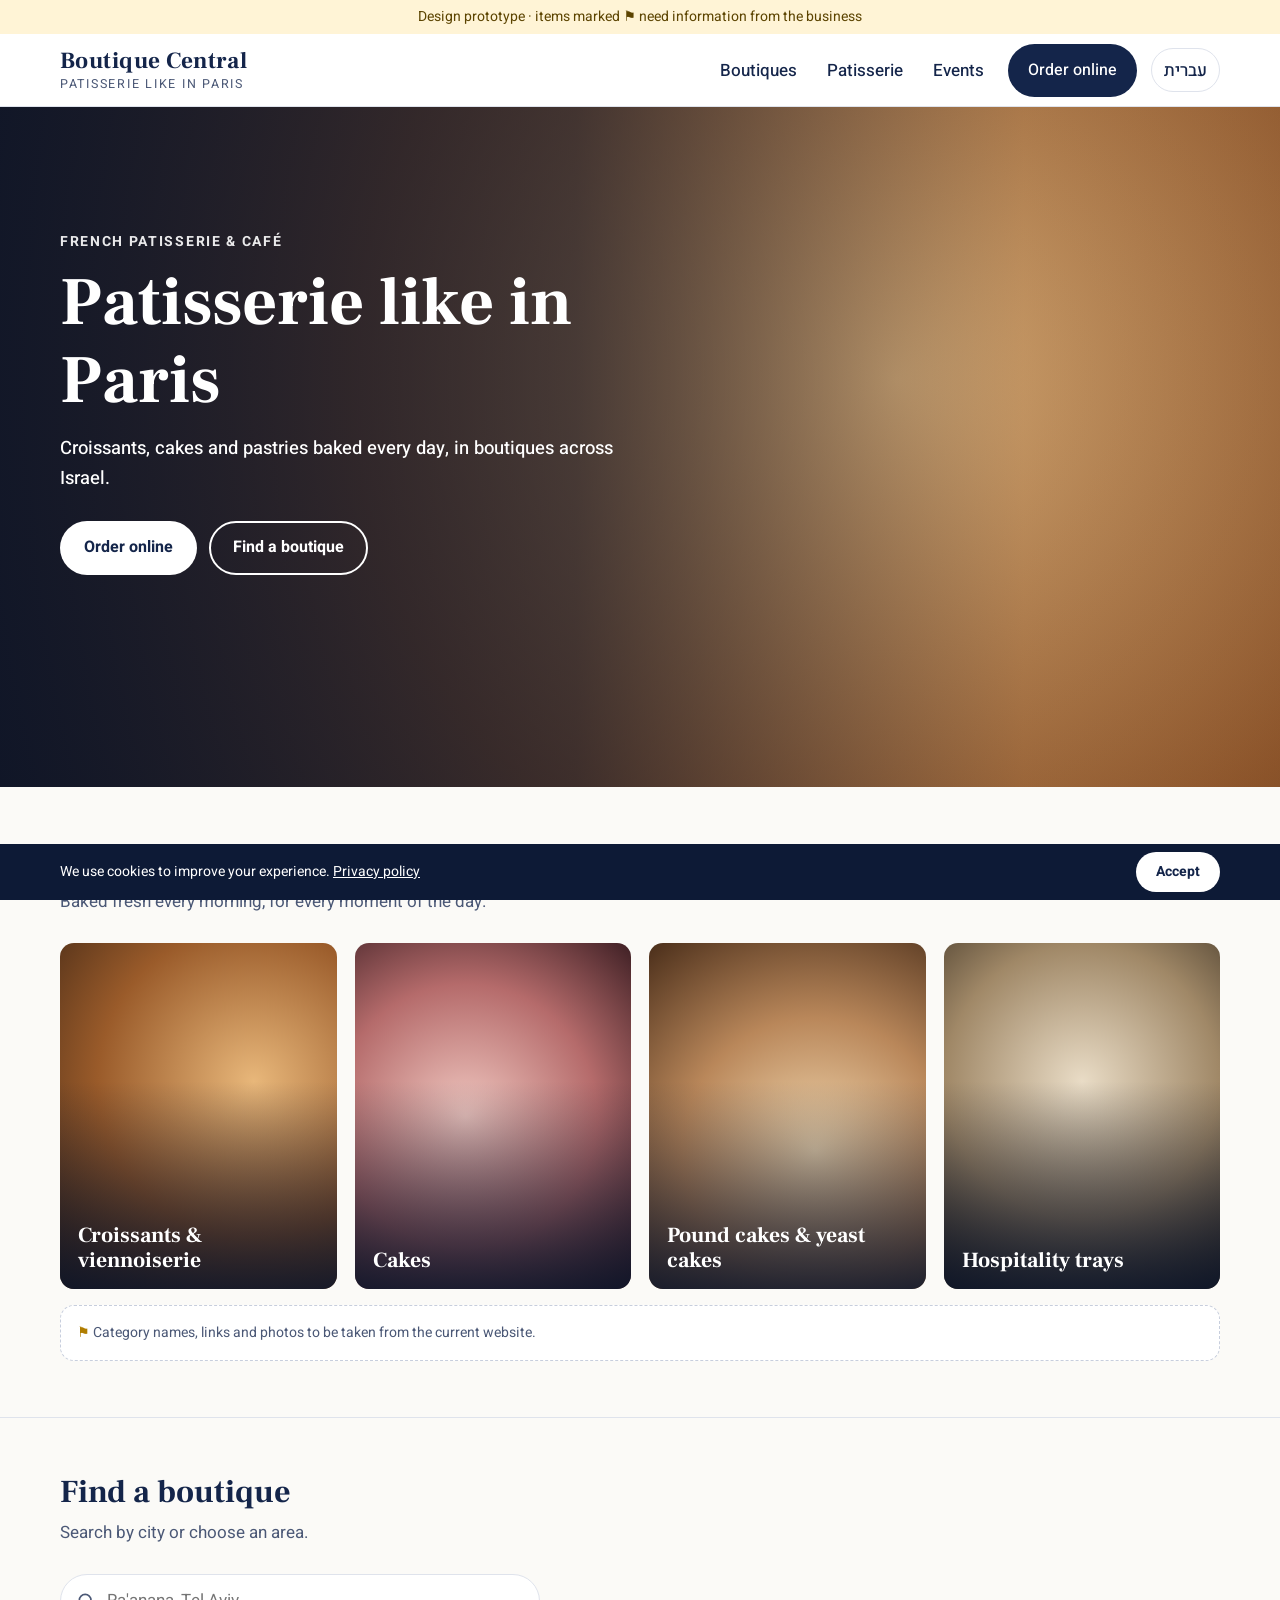
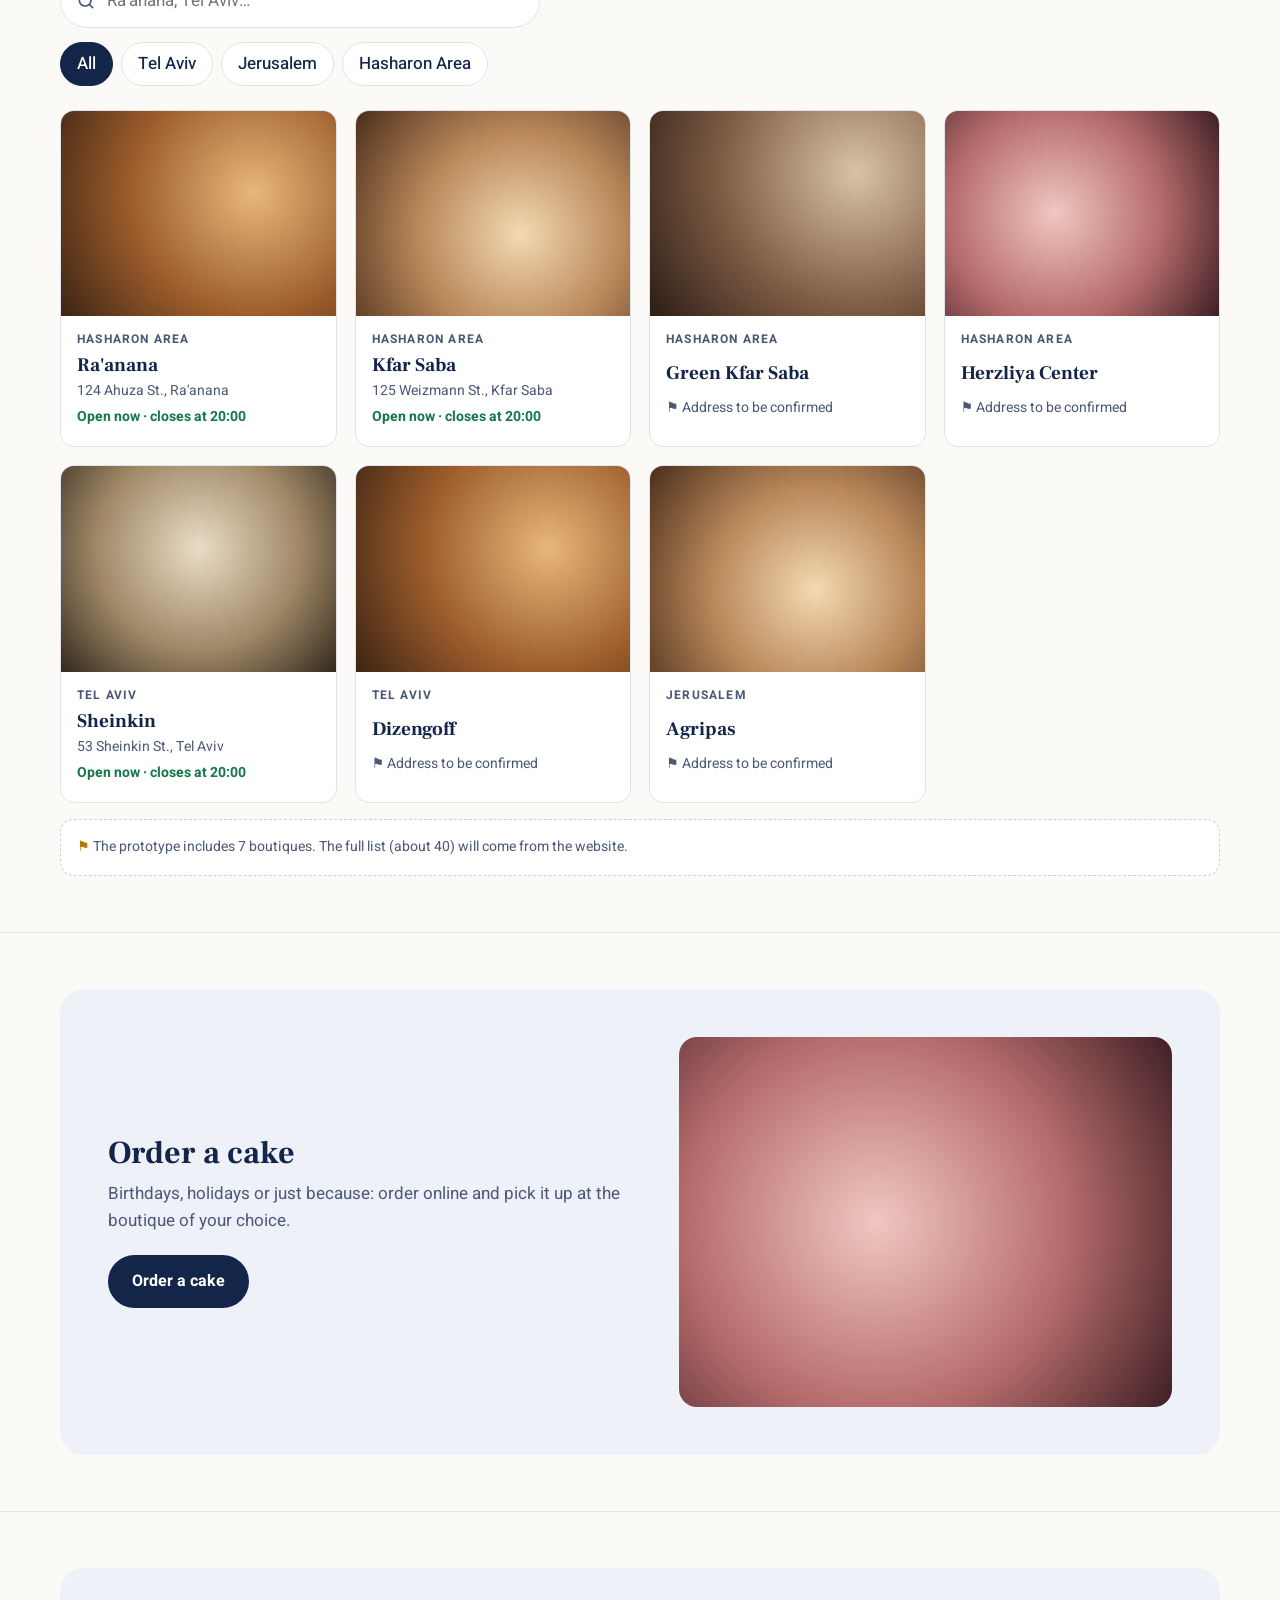
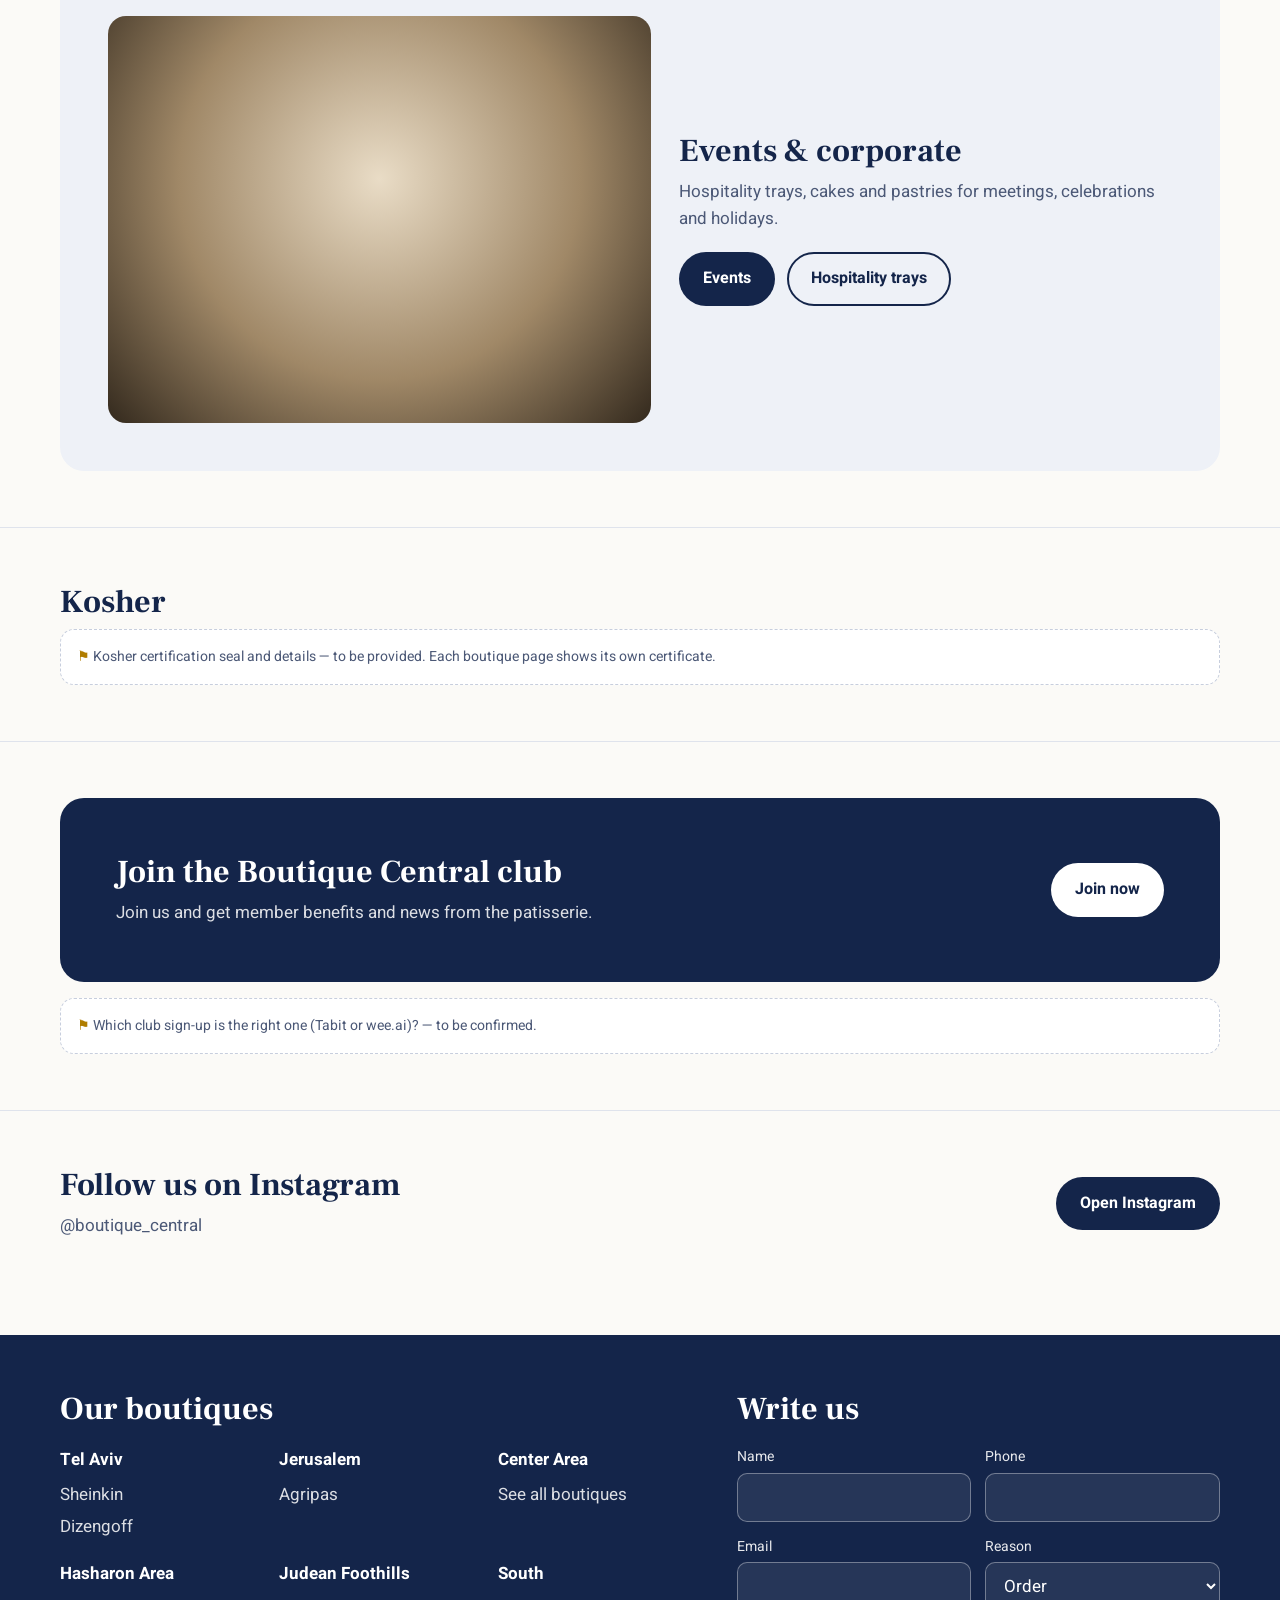
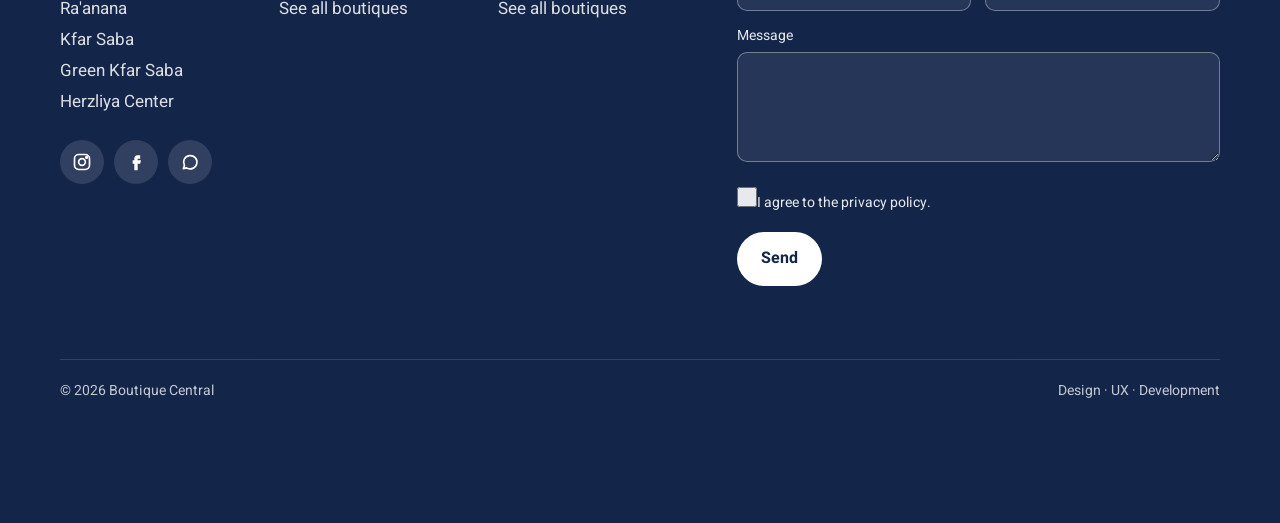
==== commit 3d8c4fed: "Add Boutique Central homepage and data-driven boutique pages - index.html: new homepage with hero, p" ====
--- a/boutique-central/index.html
+++ b/boutique-central/index.html
@@ -3,365 +3,26 @@
 <head>
   <meta charset="utf-8">
   <meta name="viewport" content="width=device-width, initial-scale=1">
-  <title>Boutique Central Ra'anana – Patisserie &amp; Café on Ahuza St.</title>
-  <meta name="description" content="Boutique Central Ra'anana, 124 Ahuza St. Croissants, cakes, pastries and coffee, Sunday to Friday. Order online or get directions.">
-  <meta property="og:type" content="business.business">
-  <meta property="og:title" content="Boutique Central Ra'anana – Patisserie & Café on Ahuza St.">
-  <meta property="og:description" content="Croissants, cakes, pastries and coffee on Ahuza St., Ra'anana.">
-  <link rel="alternate" hreflang="he" href="https://www.boutiquecentral.co.il/shop/raanana/">
-  <link rel="alternate" hreflang="en" href="https://www.boutiquecentral.co.il/en/shop/raanana/">
+  <title>Boutique Central – Patisserie like in Paris</title>
+  <meta name="description" content="Boutique Central: French patisserie and café with boutiques across Israel. Croissants, cakes, pastries and hospitality trays. Order online or find a boutique near you.">
+  <meta property="og:type" content="website">
+  <meta property="og:title" content="Boutique Central – Patisserie like in Paris">
+  <link rel="alternate" hreflang="he" href="https://www.boutiquecentral.co.il/">
+  <link rel="alternate" hreflang="en" href="https://www.boutiquecentral.co.il/en/">
   <link rel="preconnect" href="https://fonts.googleapis.com">
   <link rel="preconnect" href="https://fonts.gstatic.com" crossorigin>
   <link href="https://fonts.googleapis.com/css2?family=Frank+Ruhl+Libre:wght@500;700&family=Heebo:wght@400;500;700&display=swap" rel="stylesheet">
-
+  <link rel="stylesheet" href="styles.css">
   <script type="application/ld+json">
   {
     "@context": "https://schema.org",
-    "@graph": [
-      {
-        "@type": "Bakery",
-        "name": "Boutique Central Ra'anana",
-        "url": "https://www.boutiquecentral.co.il/en/shop/raanana/",
-        "telephone": "+972-1-700-700-061",
-        "servesCuisine": ["French", "Patisserie", "Coffee"],
-        "address": {
-          "@type": "PostalAddress",
-          "streetAddress": "124 Ahuza St.",
-          "addressLocality": "Ra'anana",
-          "addressCountry": "IL"
-        },
-        "openingHoursSpecification": [
-          { "@type": "OpeningHoursSpecification", "dayOfWeek": ["Sunday","Monday","Tuesday","Wednesday","Thursday"], "opens": "07:00", "closes": "20:00" },
-          { "@type": "OpeningHoursSpecification", "dayOfWeek": "Friday", "opens": "07:00", "closes": "14:00" }
-        ],
-        "parentOrganization": { "@type": "Organization", "name": "Boutique Central", "url": "https://www.boutiquecentral.co.il/" }
-      },
-      {
-        "@type": "BreadcrumbList",
-        "itemListElement": [
-          { "@type": "ListItem", "position": 1, "name": "Home", "item": "https://www.boutiquecentral.co.il/en/" },
-          { "@type": "ListItem", "position": 2, "name": "Boutiques", "item": "https://www.boutiquecentral.co.il/en/shop/" },
-          { "@type": "ListItem", "position": 3, "name": "Hasharon Area" },
-          { "@type": "ListItem", "position": 4, "name": "Ra'anana" }
-        ]
-      },
-      {
-        "@type": "FAQPage",
-        "mainEntity": [
-          { "@type": "Question", "name": "Are you open on Saturday?", "acceptedAnswer": { "@type": "Answer", "text": "No. The boutique is closed on Saturday." } },
-          { "@type": "Question", "name": "Can I order a cake for pickup here?", "acceptedAnswer": { "@type": "Answer", "text": "Yes. Order online and choose pickup at the Ra'anana boutique." } }
-        ]
-      }
-    ]
+    "@type": "Organization",
+    "name": "Boutique Central",
+    "url": "https://www.boutiquecentral.co.il/",
+    "telephone": "+972-1-700-700-061",
+    "sameAs": ["https://www.instagram.com/boutique_central/"]
   }
   </script>
-
-  <style>
-    :root {
-      --navy: #14254a;
-      --navy-700: #1f3566;
-      --navy-50: #eef1f7;
-      --white: #ffffff;
-      --bg: #fbfaf7;
-      --text: #14254a;
-      --muted: #4b5876;
-      --line: #dfe3ec;
-      --ok: #17784a;
-      --closed: #b3261e;
-
-      /* Escala tipográfica: 4 tamaños, 2 pesos */
-      --fs-sm: 0.875rem;
-      --fs-base: 1.0625rem;
-      --fs-lg: clamp(1.5rem, 3vw, 2rem);
-      --fs-xl: clamp(2.5rem, 7vw, 4.25rem);
-      --fw-regular: 400;
-      --fw-bold: 700;
-
-      --radius: 14px;
-      --gutter: 16px;
-      --font-display: "Frank Ruhl Libre", Georgia, serif;
-      --font-body: "Heebo", system-ui, -apple-system, sans-serif;
-    }
-    * { box-sizing: border-box; margin: 0; padding: 0; }
-    html { scroll-behavior: smooth; }
-    body {
-      font-family: var(--font-body);
-      font-size: var(--fs-base);
-      font-weight: var(--fw-regular);
-      line-height: 1.6;
-      color: var(--text);
-      background: var(--bg);
-    }
-    a { color: inherit; }
-    img { max-width: 100%; display: block; }
-    button { font: inherit; cursor: pointer; }
-    :focus-visible { outline: 3px solid #f2b705; outline-offset: 2px; border-radius: 4px; }
-    .container { width: min(1160px, 100% - 2 * var(--gutter)); margin-inline: auto; }
-    .sr-only { position: absolute; width: 1px; height: 1px; overflow: hidden; clip: rect(0 0 0 0); white-space: nowrap; }
-    .skip { position: absolute; inset-inline-start: 8px; top: -60px; background: var(--navy); color: #fff; padding: 10px 16px; border-radius: 8px; z-index: 100; }
-    .skip:focus { top: 8px; }
-
-    h1, h2, h3 { font-family: var(--font-display); font-weight: var(--fw-bold); line-height: 1.15; }
-    h2 { font-size: var(--fs-lg); margin-bottom: 8px; }
-    h3 { font-size: 1.2rem; }
-    .lead { color: var(--muted); margin-bottom: 28px; max-width: 60ch; }
-    section { padding-block: 56px; }
-    section + section { border-top: 1px solid var(--line); }
-
-    /* Aviso de prototipo */
-    .proto { background: #fff4d6; color: #5c4400; font-size: var(--fs-sm); text-align: center; padding: 6px var(--gutter); }
-
-    /* Datos pendientes del cliente */
-    .pending {
-      border: 1.5px dashed #c7cedd; border-radius: var(--radius); padding: 16px;
-      color: var(--muted); font-size: var(--fs-sm); background: #fff;
-    }
-    .pending::before { content: "⚑ "; color: #b07d00; }
-
-    /* Botones */
-    .btn {
-      display: inline-flex; align-items: center; justify-content: center; gap: 8px;
-      min-height: 48px; padding: 12px 22px; border-radius: 999px;
-      font-weight: var(--fw-bold); font-size: 1rem; text-decoration: none;
-      border: 2px solid transparent; transition: background .2s, color .2s, transform .15s;
-    }
-    .btn:hover { transform: translateY(-1px); }
-    .btn-solid { background: var(--navy); color: #fff; }
-    .btn-solid:hover { background: var(--navy-700); }
-    .btn-white { background: #fff; color: var(--navy); }
-    .btn-outline { border-color: currentColor; background: transparent; }
-    .btn svg { width: 20px; height: 20px; flex: none; }
-
-    /* Encabezado */
-    header.site {
-      position: sticky; top: 0; z-index: 30; background: var(--white);
-      border-bottom: 1px solid var(--line);
-    }
-    .bar { display: flex; align-items: center; gap: 20px; min-height: 72px; }
-    .logo { text-decoration: none; line-height: 1.05; }
-    .logo b { display: block; font-family: var(--font-display); font-size: 1.45rem; letter-spacing: .02em; }
-    .logo small { font-size: .78rem; letter-spacing: .14em; text-transform: uppercase; color: var(--muted); }
-    .menu { display: flex; align-items: center; gap: 6px; margin-inline-start: auto; list-style: none; }
-    .menu a { display: inline-flex; align-items: center; min-height: 44px; padding-inline: 12px; text-decoration: none; font-weight: 500; }
-    .menu a:not(.btn):hover { text-decoration: underline; text-underline-offset: 4px; }
-    .menu .btn { padding-inline: 18px; margin-inline-start: 6px; }
-    .lang {
-      min-width: 44px; min-height: 44px; padding-inline: 12px; margin-inline-start: 8px;
-      border: 1px solid var(--line); border-radius: 999px; background: #fff; color: var(--navy); font-weight: 500;
-    }
-    .burger { display: none; margin-inline-start: auto; width: 44px; height: 44px; border: 0; background: none; color: var(--navy); }
-    @media (max-width: 900px) {
-      .burger { display: inline-grid; place-items: center; }
-      .menu {
-        display: none; position: absolute; inset-inline: 0; top: 100%;
-        flex-direction: column; align-items: stretch; gap: 0; padding: 8px var(--gutter) 16px;
-        background: #fff; border-bottom: 1px solid var(--line);
-      }
-      .menu.open { display: flex; }
-      .menu .btn { margin: 8px 0 0; }
-      .lang { margin: 0; }
-    }
-
-    /* Migas de pan */
-    .crumbs { font-size: var(--fs-sm); color: var(--muted); padding-block: 14px; }
-    .crumbs ol { display: flex; flex-wrap: wrap; gap: 6px; list-style: none; }
-    .crumbs li + li::before { content: "›"; margin-inline-end: 6px; }
-    [dir="rtl"] .crumbs li + li::before { content: "‹"; }
-    .crumbs a { text-decoration: none; }
-    .crumbs a:hover { text-decoration: underline; }
-    .crumbs [aria-current] { color: var(--navy); font-weight: 500; }
-
-    /* Portada */
-    .hero { position: relative; min-height: min(78vh, 620px); color: #fff; overflow: hidden; border-radius: 0 0 24px 24px; background: var(--navy); }
-    .slides { position: absolute; inset: 0; }
-    .slide { position: absolute; inset: 0; opacity: 0; transition: opacity .6s ease; }
-    .slide.active { opacity: 1; }
-    .ph { width: 100%; height: 100%; display: grid; place-items: center; }
-    .ph span { font-size: var(--fs-sm); letter-spacing: .1em; text-transform: uppercase; opacity: .55; }
-    .ph-1 { background: radial-gradient(circle at 70% 40%, #e8b77a, #9a5b2a 55%, #3c2414); }
-    .ph-2 { background: radial-gradient(circle at 60% 60%, #f3d9b1, #b9875a 50%, #4a2e1a); }
-    .ph-3 { background: radial-gradient(circle at 75% 30%, #d8c3a5, #7d5a44 55%, #2b1d14); }
-    .ph-4 { background: radial-gradient(circle at 40% 50%, #f0c7c0, #b56b6b 55%, #3e1f24); }
-    .ph-5 { background: radial-gradient(circle at 50% 40%, #e9dcc6, #a08867 55%, #33291d); }
-    .hero::after {
-      content: ""; position: absolute; inset: 0; pointer-events: none;
-      background: linear-gradient(to right, rgba(10,20,42,.88) 0%, rgba(10,20,42,.65) 45%, rgba(10,20,42,.1) 80%);
-    }
-    [dir="rtl"] .hero::after { background: linear-gradient(to left, rgba(10,20,42,.88) 0%, rgba(10,20,42,.65) 45%, rgba(10,20,42,.1) 80%); }
-    .hero-content { position: relative; z-index: 2; padding-block: 96px 120px; }
-    .hero-content > * { max-width: 560px; }
-    .zone { display: inline-block; font-size: var(--fs-sm); font-weight: var(--fw-bold); letter-spacing: .12em; text-transform: uppercase; opacity: .9; margin-bottom: 10px; }
-    .hero h1 { font-size: var(--fs-xl); margin-bottom: 14px; }
-    .hero p { font-size: 1.15rem; font-weight: 500; margin-bottom: 28px; }
-    .hero .actions { display: flex; flex-wrap: wrap; gap: 12px; }
-    .hero .btn-outline { color: #fff; }
-    .carousel-ui { position: absolute; z-index: 3; inset-inline: 0; bottom: 24px; }
-    .carousel-ui .container { display: flex; align-items: center; gap: 12px; }
-    .arrow {
-      width: 48px; height: 48px; border-radius: 50%; border: 0;
-      background: rgba(255,255,255,.22); color: #fff; backdrop-filter: blur(6px);
-      display: grid; place-items: center; transition: background .2s;
-    }
-    .arrow:hover { background: rgba(255,255,255,.38); }
-    .arrow svg { width: 22px; height: 22px; }
-    [dir="rtl"] .arrow svg { transform: scaleX(-1); }
-    .dots { display: flex; gap: 4px; margin-inline: 8px; }
-    .dot { width: 24px; height: 44px; border: 0; background: none; display: grid; place-items: center; }
-    .dot::before { content: ""; width: 10px; height: 10px; border-radius: 50%; background: rgba(255,255,255,.5); transition: width .2s; }
-    .dot[aria-current="true"]::before { width: 22px; border-radius: 6px; background: #fff; }
-
-    /* Introducción */
-    .intro { padding-block: 40px 8px; }
-    .intro p { max-width: 70ch; color: var(--muted); font-size: 1.1rem; }
-
-    /* Bloque de información */
-    .info-grid { display: grid; grid-template-columns: 1fr 1fr; gap: 24px; align-items: start; }
-    @media (max-width: 860px) { .info-grid { grid-template-columns: 1fr; } }
-    .info-card { background: var(--navy); color: #fff; border-radius: 20px; padding: clamp(20px, 4vw, 32px); }
-    .status { display: inline-flex; align-items: center; gap: 8px; padding: 6px 14px; border-radius: 999px; background: #fff; font-weight: var(--fw-bold); font-size: var(--fs-sm); margin-bottom: 20px; }
-    .status::before { content: ""; width: 9px; height: 9px; border-radius: 50%; background: currentColor; }
-    .status.open { color: var(--ok); }
-    .status.closed { color: var(--closed); }
-    .info-card h3 { font-family: var(--font-body); font-size: var(--fs-sm); text-transform: uppercase; letter-spacing: .12em; opacity: .75; margin-bottom: 8px; }
-    .info-card .block + .block { margin-top: 22px; padding-top: 22px; border-top: 1px solid rgba(255,255,255,.18); }
-    .hours { width: 100%; border-collapse: collapse; }
-    .hours th { text-align: start; font-weight: 400; padding-block: 4px; }
-    .hours td { text-align: end; font-weight: var(--fw-bold); font-variant-numeric: tabular-nums; }
-    .hours tr.today th, .hours tr.today td { color: #ffd77a; }
-    .note { font-size: var(--fs-sm); opacity: .75; margin-top: 6px; }
-    .phones { display: grid; gap: 8px; list-style: none; }
-    .phones li { display: flex; justify-content: space-between; gap: 12px; flex-wrap: wrap; }
-    .phones a { font-weight: var(--fw-bold); text-decoration: none; }
-    .tag { font-size: var(--fs-sm); opacity: .8; }
-    .nav-btns { display: flex; flex-wrap: wrap; gap: 10px; margin-top: 14px; }
-    .nav-btns .btn { flex: 1 1 180px; }
-    .map { border: 0; width: 100%; height: 100%; min-height: 320px; border-radius: 20px; background: var(--navy-50); }
-    .map-wrap { display: grid; gap: 16px; height: 100%; grid-template-rows: 1fr auto; }
-
-    /* Tarjetas */
-    .cards { display: grid; gap: 18px; grid-template-columns: repeat(auto-fill, minmax(min(100%, 220px), 1fr)); }
-    .card { background: #fff; border: 1px solid var(--line); border-radius: var(--radius); overflow: hidden; }
-    .card .ph { aspect-ratio: 4 / 3; height: auto; color: #fff; }
-    .card .body { padding: 14px 16px 18px; }
-    .card p { font-size: var(--fs-sm); color: var(--muted); }
-
-    /* Encargar pastel / eventos */
-    .split { display: grid; grid-template-columns: 1.1fr 1fr; gap: 28px; align-items: center; }
-    @media (max-width: 760px) { .split { grid-template-columns: 1fr; } }
-    .panel { background: var(--navy-50); border-radius: 24px; padding: clamp(24px, 5vw, 48px); }
-    .panel .actions { display: flex; flex-wrap: wrap; gap: 12px; margin-top: 20px; }
-    .panel .ph { border-radius: 18px; aspect-ratio: 4 / 3; height: auto; color: #fff; }
-
-    /* Galería */
-    .gallery { display: grid; gap: 12px; grid-template-columns: repeat(4, 1fr); grid-auto-rows: 180px; }
-    .gallery button { border: 0; padding: 0; border-radius: 12px; overflow: hidden; color: #fff; }
-    .gallery button:first-child { grid-column: span 2; grid-row: span 2; }
-    .gallery button .ph { transition: transform .4s; }
-    .gallery button:hover .ph { transform: scale(1.04); }
-    @media (max-width: 700px) { .gallery { grid-template-columns: 1fr 1fr; grid-auto-rows: 140px; } }
-
-    .lightbox { position: fixed; inset: 0; z-index: 80; background: rgba(8,14,30,.92); display: none; place-items: center; padding: 24px; }
-    .lightbox.open { display: grid; }
-    .lightbox figure { width: min(960px, 100%); aspect-ratio: 3 / 2; border-radius: 12px; overflow: hidden; color: #fff; }
-    .lightbox .close, .lightbox .arrow { position: absolute; }
-    .lightbox .close { top: 16px; inset-inline-end: 16px; width: 48px; height: 48px; border-radius: 50%; border: 0; background: rgba(255,255,255,.2); color: #fff; font-size: 1.6rem; }
-    .lightbox .prev { inset-inline-start: 16px; top: 50%; translate: 0 -50%; }
-    .lightbox .next { inset-inline-end: 16px; top: 50%; translate: 0 -50%; }
-
-    /* Servicios del local */
-    .amenities { display: grid; gap: 12px; grid-template-columns: repeat(auto-fill, minmax(min(100%, 170px), 1fr)); list-style: none; margin-bottom: 16px; }
-    .amenities li { display: flex; align-items: center; gap: 10px; padding: 14px; border: 1px solid var(--line); border-radius: 12px; background: #fff; color: var(--muted); }
-    .amenities svg { width: 24px; height: 24px; color: var(--navy); flex: none; }
-
-    /* Preguntas frecuentes */
-    .faq { display: grid; gap: 10px; max-width: 820px; }
-    .faq details { background: #fff; border: 1px solid var(--line); border-radius: 12px; }
-    .faq summary { list-style: none; cursor: pointer; padding: 16px 20px; font-weight: var(--fw-bold); display: flex; justify-content: space-between; gap: 12px; min-height: 44px; }
-    .faq summary::-webkit-details-marker { display: none; }
-    .faq summary::after { content: "+"; font-size: 1.4rem; line-height: 1; }
-    .faq details[open] summary::after { content: "–"; }
-    .faq .answer { padding: 0 20px 18px; color: var(--muted); }
-
-    .insta { display: flex; align-items: center; justify-content: space-between; gap: 16px; flex-wrap: wrap; }
-
-    /* Pie */
-    footer.site { background: var(--navy); color: #fff; padding-block: 56px 120px; margin-top: 40px; }
-    .foot-grid { display: grid; grid-template-columns: 1.3fr 1fr; gap: 48px; }
-    @media (max-width: 860px) { .foot-grid { grid-template-columns: 1fr; } }
-    footer h2 { margin-bottom: 18px; }
-    .zones { display: grid; grid-template-columns: repeat(3, 1fr); gap: 20px 28px; }
-    .zones details summary { list-style: none; font-weight: var(--fw-bold); margin-bottom: 8px; pointer-events: none; }
-    .zones details summary::-webkit-details-marker { display: none; }
-    .zones ul { list-style: none; display: grid; gap: 4px; }
-    .zones a { text-decoration: none; opacity: .85; }
-    .zones a:hover { opacity: 1; text-decoration: underline; }
-    @media (max-width: 700px) {
-      .zones { grid-template-columns: 1fr; gap: 0; }
-      .zones details { border-bottom: 1px solid rgba(255,255,255,.18); }
-      .zones details summary { pointer-events: auto; cursor: pointer; padding-block: 14px; margin: 0; display: flex; justify-content: space-between; }
-      .zones details summary::after { content: "+"; }
-      .zones details[open] summary::after { content: "–"; }
-      .zones ul { padding-bottom: 14px; }
-    }
-    form.contact { display: grid; gap: 14px; }
-    .row2 { display: grid; grid-template-columns: 1fr 1fr; gap: 14px; }
-    @media (max-width: 480px) { .row2 { grid-template-columns: 1fr; } }
-    form.contact label { display: block; font-size: var(--fs-sm); margin-bottom: 4px; opacity: .9; }
-    form.contact input, form.contact select, form.contact textarea {
-      width: 100%; min-height: 46px; padding: 10px 14px; border-radius: 10px;
-      border: 1px solid rgba(255,255,255,.35); background: rgba(255,255,255,.08); color: #fff; font: inherit;
-    }
-    form.contact select option { color: var(--navy); }
-    form.contact textarea { min-height: 110px; resize: vertical; }
-    form.contact input::placeholder, form.contact textarea::placeholder { color: rgba(255,255,255,.6); }
-    .check { display: flex; gap: 10px; align-items: flex-start; font-size: var(--fs-sm); }
-    form.contact .check input { width: 20px; min-height: 20px; margin-top: 3px; flex: none; }
-    form.contact .btn-white:hover, form.contact .btn-white:focus-visible { background: #dfe6f5; }
-    .form-msg { font-size: var(--fs-sm); min-height: 1.4em; }
-    .social { display: flex; gap: 10px; margin-top: 24px; }
-    .social a { width: 44px; height: 44px; border-radius: 50%; display: grid; place-items: center; background: rgba(255,255,255,.12); }
-    .social svg { width: 20px; height: 20px; }
-    .legal { margin-top: 40px; padding-top: 20px; border-top: 1px solid rgba(255,255,255,.18); display: flex; flex-wrap: wrap; justify-content: space-between; gap: 8px; font-size: var(--fs-sm); opacity: .75; }
-
-    /* Barra fija en móvil */
-    .mobile-bar { display: none; }
-    @media (max-width: 760px) {
-      .mobile-bar {
-        display: grid; grid-template-columns: repeat(4, 1fr);
-        position: fixed; inset-inline: 0; bottom: 0; z-index: 40;
-        background: #fff; border-top: 1px solid var(--line); box-shadow: 0 -4px 16px rgba(20,37,74,.08);
-        padding-bottom: env(safe-area-inset-bottom);
-      }
-      .mobile-bar a { display: grid; justify-items: center; gap: 2px; padding-block: 8px; min-height: 56px; text-decoration: none; font-size: .75rem; font-weight: 500; }
-      .mobile-bar a.primary { background: var(--navy); color: #fff; }
-      .mobile-bar svg { width: 22px; height: 22px; }
-      .cookie.show { bottom: calc(57px + env(safe-area-inset-bottom)); }
-    }
-
-    /* Barra de cookies */
-    .cookie {
-      position: fixed; inset-inline: 0; bottom: 0; z-index: 50;
-      background: #0d1a36; color: #fff; font-size: var(--fs-sm);
-      display: none;
-    }
-    .cookie.show { display: block; }
-    .cookie .container { display: flex; align-items: center; justify-content: space-between; gap: 12px; padding-block: 8px; }
-    .cookie .btn { min-height: 40px; padding: 6px 18px; font-size: var(--fs-sm); }
-
-    /* Ventana del club */
-    .modal { position: fixed; inset: 0; z-index: 90; background: rgba(8,14,30,.6); display: none; place-items: center; padding: var(--gutter); }
-    .modal.open { display: grid; }
-    .dialog { position: relative; width: min(440px, 100%); background: #fff; border-radius: 20px; overflow: hidden; text-align: center; }
-    .dialog .ph { height: 160px; color: #fff; }
-    .dialog .inner { padding: 24px 28px 28px; }
-    .dialog .title { font-family: var(--font-display); font-size: 1.6rem; font-weight: var(--fw-bold); margin-bottom: 6px; }
-    .dialog p { color: var(--muted); margin-bottom: 20px; }
-    .dialog .close { position: absolute; top: 8px; inset-inline-end: 8px; width: 44px; height: 44px; border-radius: 50%; border: 0; background: rgba(255,255,255,.9); color: var(--navy); font-size: 1.5rem; line-height: 1; }
-
-    @media (prefers-reduced-motion: reduce) {
-      *, *::before, *::after { transition: none !important; scroll-behavior: auto !important; }
-    }
-  </style>
 </head>
 <body>
   <a class="skip" href="#main" data-i18n="skip">Skip to content</a>
@@ -369,7 +30,7 @@
 
   <header class="site">
     <div class="container bar">
-      <a class="logo" href="#">
+      <a class="logo" href="index.html" aria-current="page">
         <b>Boutique Central</b>
         <small data-i18n="tagline">Patisserie like in Paris</small>
       </a>
@@ -377,131 +38,61 @@
         <svg width="24" height="24" viewBox="0 0 24 24" fill="none" stroke="currentColor" stroke-width="2" stroke-linecap="round"><path d="M4 7h16M4 12h16M4 17h16"/></svg>
       </button>
       <ul class="menu" id="menu">
-        <li><a href="#" data-i18n="nav_boutiques">Boutiques</a></li>
-        <li><a href="#" data-i18n="nav_patisserie">Patisserie</a></li>
+        <li><a href="#find" data-i18n="nav_boutiques">Boutiques</a></li>
+        <li><a href="#patisserie" data-i18n="nav_patisserie">Patisserie</a></li>
         <li><a href="#events" data-i18n="nav_events">Events</a></li>
-        <li><a class="btn btn-solid" data-link="order" href="#" data-i18n="nav_order">Order online</a></li>
+        <li><a class="btn btn-solid" data-link="order" href="#" target="_blank" rel="noopener" data-i18n="nav_order">Order online</a></li>
         <li><button class="lang" type="button" id="lang" lang="he">עברית</button></li>
       </ul>
     </div>
   </header>
 
   <main id="main">
-    <nav class="container crumbs" data-i18n-aria="crumbs">
-      <ol>
-        <li><a href="#" data-i18n="home">Home</a></li>
-        <li><a href="#" data-i18n="nav_boutiques">Boutiques</a></li>
-        <li><a href="#" data-i18n="area">Hasharon Area</a></li>
-        <li><span aria-current="page" data-i18n="city">Ra'anana</span></li>
-      </ol>
-    </nav>
-
-    <!-- Portada con carrusel -->
-    <div class="hero" aria-roledescription="carousel">
-      <div class="slides">
-        <div class="slide active" role="group" aria-roledescription="slide"><div class="ph ph-1"></div></div>
-        <div class="slide" role="group" aria-roledescription="slide"><div class="ph ph-2"></div></div>
-        <div class="slide" role="group" aria-roledescription="slide"><div class="ph ph-3"></div></div>
-      </div>
+    <!-- Portada -->
+    <div class="hero home-hero">
+      <div class="slides"><div class="slide active"><div class="ph ph-1"></div></div></div>
       <div class="container hero-content">
-        <span class="zone" data-i18n="area">Hasharon Area</span>
-        <h1 data-i18n="city">Ra'anana</h1>
-        <p data-i18n="hero_line">Fresh croissants, cakes and premium coffee on Ahuza Street.</p>
+        <span class="eyebrow" data-i18n="h_eyebrow">French patisserie &amp; café</span>
+        <h1 data-i18n="h_title">Patisserie like in Paris</h1>
+        <p data-i18n="h_text">Croissants, cakes and pastries baked every day, in boutiques across Israel.</p>
         <div class="actions">
-          <a class="btn btn-white" data-link="gmaps" href="#" target="_blank" rel="noopener">
-            <svg viewBox="0 0 24 24" fill="none" stroke="currentColor" stroke-width="2" stroke-linecap="round" stroke-linejoin="round"><path d="M12 21s-7-6.2-7-11.5a7 7 0 0 1 14 0C19 14.8 12 21 12 21z"/><circle cx="12" cy="9.5" r="2.5"/></svg>
-            <span data-i18n="get_directions">Get directions</span>
-          </a>
-          <a class="btn btn-outline" data-link="order" href="#" target="_blank" rel="noopener" data-i18n="nav_order">Order online</a>
-        </div>
-      </div>
-      <div class="carousel-ui">
-        <div class="container">
-          <button class="arrow" type="button" id="prev" data-i18n-aria="prev_photo"><svg viewBox="0 0 24 24" fill="none" stroke="currentColor" stroke-width="2.5" stroke-linecap="round"><path d="M15 5l-7 7 7 7"/></svg></button>
-          <div class="dots" id="dots"></div>
-          <button class="arrow" type="button" id="next" data-i18n-aria="next_photo"><svg viewBox="0 0 24 24" fill="none" stroke="currentColor" stroke-width="2.5" stroke-linecap="round"><path d="M9 5l7 7-7 7"/></svg></button>
-        </div>
-      </div>
-    </div>
-
-    <div class="container intro">
-      <p data-i18n="intro">Our Ra'anana boutique brings the Boutique Central patisserie to Ahuza Street: croissants baked every morning, cakes, pastries and coffee, from Sunday to Friday.</p>
-      <p class="pending" style="margin-top:14px" data-i18n="intro_pending">Original branch description to be copied from the current website.</p>
-    </div>
-
-    <!-- Información: horario, contacto, mapa -->
-    <section id="info">
-      <div class="container">
-        <h2 data-i18n="info_h">Opening hours &amp; how to get here</h2>
-        <p class="lead" data-i18n="info_sub">Everything you need before you visit.</p>
-        <div class="info-grid">
-          <div class="info-card">
-            <div class="status" id="status" hidden></div>
-
-            <div class="block">
-              <h3 data-i18n="hours_h">Opening hours</h3>
-              <table class="hours">
-                <tbody>
-                  <tr data-days="0,1,2,3,4"><th scope="row" data-i18n="sun_thu">Sun – Thu</th><td>07:00 – 20:00</td></tr>
-                  <tr data-days="5"><th scope="row" data-i18n="fri">Fri &amp; holiday eves</th><td>07:00 – 14:00</td></tr>
-                  <tr data-days="6"><th scope="row" data-i18n="sat">Sat</th><td data-i18n="closed">Closed</td></tr>
-                </tbody>
-              </table>
-              <p class="note" data-i18n="hours_note">⚑ Sample hours from other branches — confirm for Ra'anana.</p>
-            </div>
-
-            <div class="block">
-              <h3 data-i18n="address_h">Address</h3>
-              <p data-i18n="address">124 Ahuza St., Ra'anana</p>
-              <div class="nav-btns">
-                <a class="btn btn-white" data-link="waze" href="#" target="_blank" rel="noopener">
-                  <svg viewBox="0 0 24 24" fill="none" stroke="currentColor" stroke-width="2" stroke-linecap="round" stroke-linejoin="round"><path d="M4 15a8 8 0 1 1 15.5-2.8c0 3-2 4.8-4.5 5.3"/><circle cx="8" cy="19" r="1.6"/><circle cx="15" cy="19" r="1.6"/><path d="M9.5 10h.01M14.5 10h.01M10 13.5c1.2 1 2.8 1 4 0"/></svg>
-                  Waze
-                </a>
-                <a class="btn btn-white" data-link="gmaps" href="#" target="_blank" rel="noopener">
-                  <svg viewBox="0 0 24 24" fill="none" stroke="currentColor" stroke-width="2" stroke-linecap="round" stroke-linejoin="round"><path d="M12 21s-7-6.2-7-11.5a7 7 0 0 1 14 0C19 14.8 12 21 12 21z"/><circle cx="12" cy="9.5" r="2.5"/></svg>
-                  Google Maps
-                </a>
-              </div>
-            </div>
-
-            <div class="block">
-              <h3 data-i18n="phone_h">Phone</h3>
-              <ul class="phones">
-                <li><span class="tag" data-i18n="phone_branch">Boutique</span><span data-i18n="tbc">⚑ To be confirmed</span></li>
-                <li><span class="tag" data-i18n="phone_cs">Customer service</span><a href="tel:1700700061" dir="ltr">1-700-700-061</a></li>
-              </ul>
-            </div>
-          </div>
-
-          <div class="map-wrap">
-            <iframe class="map" id="map" loading="lazy" referrerpolicy="no-referrer-when-downgrade" data-i18n-title="map_title" title="Map: Boutique Central Ra'anana"></iframe>
-            <p class="pending" data-i18n="getting_pending">Parking and public transport nearby — to be confirmed.</p>
-          </div>
-        </div>
-      </div>
-    </section>
-
-    <!-- Kashrut -->
-    <section id="kashrut">
-      <div class="container">
-        <h2 data-i18n="kashrut_h">Kashrut</h2>
-        <p class="pending" data-i18n="kashrut_pending">Certificate of this boutique: authority, type (dairy / parve) and PDF — to be provided.</p>
-      </div>
-    </section>
-
-    <!-- Qué pedir -->
-    <section id="order-here">
-      <div class="container">
-        <h2 data-i18n="what_h">What to order here</h2>
-        <p class="lead" data-i18n="what_sub">Favourites from our patisserie.</p>
+          <a class="btn btn-white" data-link="order" href="#" target="_blank" rel="noopener" data-i18n="nav_order">Order online</a>
+          <a class="btn btn-outline" href="#find" data-i18n="h_find">Find a boutique</a>
+        </div>
+      </div>
+    </div>
+
+    <!-- Categorías -->
+    <section id="patisserie">
+      <div class="container">
+        <h2 data-i18n="cat_h">Our patisserie</h2>
+        <p class="lead" data-i18n="cat_sub">Baked fresh every morning, for every moment of the day.</p>
         <div class="cards">
-          <article class="card"><div class="ph ph-1"></div><div class="body"><h3 data-i18n="p1">Butter croissant</h3></div></article>
-          <article class="card"><div class="ph ph-3"></div><div class="body"><h3 data-i18n="p2">Pain au chocolat</h3></div></article>
-          <article class="card"><div class="ph ph-2"></div><div class="body"><h3 data-i18n="p3">Pound cakes &amp; yeast cakes</h3></div></article>
-          <article class="card"><div class="ph ph-4"></div><div class="body"><h3 data-i18n="p4">Fruit tart</h3></div></article>
-        </div>
-        <p class="pending" style="margin-top:16px" data-i18n="what_pending">Final selection, photos and prices — to be chosen by the business.</p>
+          <a class="cat" href="#"><div class="ph ph-1"></div><div class="label"><h3 data-i18n="c1">Croissants &amp; viennoiserie</h3></div></a>
+          <a class="cat" href="#"><div class="ph ph-4"></div><div class="label"><h3 data-i18n="c2">Cakes</h3></div></a>
+          <a class="cat" href="#"><div class="ph ph-2"></div><div class="label"><h3 data-i18n="c3">Pound cakes &amp; yeast cakes</h3></div></a>
+          <a class="cat" href="#events"><div class="ph ph-5"></div><div class="label"><h3 data-i18n="c4">Hospitality trays</h3></div></a>
+        </div>
+        <p class="pending" style="margin-top:16px" data-i18n="cat_pending">Category names, links and photos to be taken from the current website.</p>
+      </div>
+    </section>
+
+    <!-- Buscador de sucursales -->
+    <section id="find">
+      <div class="container">
+        <h2 data-i18n="find_h">Find a boutique</h2>
+        <p class="lead" data-i18n="find_sub">Search by city or choose an area.</p>
+        <div class="finder">
+          <div class="search">
+            <svg viewBox="0 0 24 24" fill="none" stroke="currentColor" stroke-width="2" stroke-linecap="round"><circle cx="11" cy="11" r="7"/><path d="M20 20l-3.5-3.5"/></svg>
+            <label class="sr-only" for="q" data-i18n="search_label">Search boutiques</label>
+            <input id="q" type="search" autocomplete="off" data-i18n-ph="search_ph" placeholder="Ra'anana, Tel Aviv…">
+          </div>
+          <div class="chips" id="chips" role="group" data-i18n-aria="find_h"></div>
+        </div>
+        <div class="cards" id="results" aria-live="polite"></div>
+        <p class="empty" id="empty" hidden data-i18n="no_results">No boutiques match your search.</p>
+        <p class="pending" style="margin-top:16px" data-i18n="find_pending">The prototype includes 7 boutiques. The full list (about 40) will come from the website.</p>
       </div>
     </section>
 
@@ -511,54 +102,13 @@
         <div class="panel split">
           <div>
             <h2 data-i18n="cake_h">Order a cake</h2>
-            <p class="lead" style="margin-bottom:12px" data-i18n="cake_p">Celebrating something? Order your cake online and pick it up here, at our Ra'anana boutique.</p>
-            <p class="pending" data-i18n="cake_pending">Minimum notice for orders — to be confirmed.</p>
+            <p class="lead" style="margin-bottom:0" data-i18n="cake_home">Birthdays, holidays or just because: order online and pick it up at the boutique of your choice.</p>
             <div class="actions">
               <a class="btn btn-solid" data-link="order" href="#" target="_blank" rel="noopener" data-i18n="cake_btn">Order a cake</a>
             </div>
           </div>
           <div class="ph ph-4"></div>
         </div>
-      </div>
-    </section>
-
-    <!-- Galería -->
-    <section id="gallery">
-      <div class="container">
-        <h2 data-i18n="gallery_h">Gallery</h2>
-        <p class="lead" data-i18n="gallery_sub">Tap a photo to see it full screen.</p>
-        <div class="gallery" id="gallery-grid">
-          <button type="button" data-i="0"><div class="ph ph-1"><span data-i18n="photo">Photo</span></div></button>
-          <button type="button" data-i="1"><div class="ph ph-2"><span data-i18n="photo">Photo</span></div></button>
-          <button type="button" data-i="2"><div class="ph ph-3"><span data-i18n="photo">Photo</span></div></button>
-          <button type="button" data-i="3"><div class="ph ph-4"><span data-i18n="photo">Photo</span></div></button>
-          <button type="button" data-i="4"><div class="ph ph-5"><span data-i18n="photo">Photo</span></div></button>
-        </div>
-      </div>
-    </section>
-
-    <!-- Servicios del local -->
-    <section id="amenities">
-      <div class="container">
-        <h2 data-i18n="amen_h">At this boutique</h2>
-        <ul class="amenities">
-          <li><svg viewBox="0 0 24 24" fill="none" stroke="currentColor" stroke-width="2" stroke-linecap="round"><path d="M6 20v-6h12v6M5 14h14M8 14V6h8v8"/></svg><span data-i18n="a1">Indoor seating</span></li>
-          <li><svg viewBox="0 0 24 24" fill="none" stroke="currentColor" stroke-width="2" stroke-linecap="round"><circle cx="12" cy="6" r="3"/><path d="M12 9v11M7 20h10M4 13h16"/></svg><span data-i18n="a2">Outdoor seating</span></li>
-          <li><svg viewBox="0 0 24 24" fill="none" stroke="currentColor" stroke-width="2" stroke-linecap="round"><path d="M2 9a15 15 0 0 1 20 0M5 12.5a10 10 0 0 1 14 0M8.5 16a5 5 0 0 1 7 0M12 19.5h.01"/></svg><span>Wi‑Fi</span></li>
-          <li><svg viewBox="0 0 24 24" fill="none" stroke="currentColor" stroke-width="2" stroke-linecap="round"><path d="M9 2v6M15 2v6M6 8h12v4a6 6 0 0 1-12 0zM12 18v4"/></svg><span data-i18n="a4">Power outlets</span></li>
-          <li><svg viewBox="0 0 24 24" fill="none" stroke="currentColor" stroke-width="2" stroke-linecap="round"><circle cx="11" cy="4" r="2"/><path d="M11 7v6h5l3 6M11 10h5M8 11a6 6 0 1 0 7.5 7.5"/></svg><span data-i18n="a5">Wheelchair accessible</span></li>
-          <li><svg viewBox="0 0 24 24" fill="none" stroke="currentColor" stroke-width="2" stroke-linecap="round"><path d="M10 5.2C10 3.4 8.3 2 6.5 2.5 4.8 3 4 5 4.5 6.5M14 5.2c0-1.8 1.7-3.2 3.5-2.7 1.7.5 2.5 2.5 2 4M8 14v2M16 14v2M8.5 8h7a3.5 3.5 0 0 1 3.5 3.5V15a7 7 0 0 1-14 0v-3.5A3.5 3.5 0 0 1 8.5 8z"/></svg><span data-i18n="a6">Dog friendly</span></li>
-        </ul>
-        <p class="pending" data-i18n="amen_pending">Which of these this boutique offers — to be confirmed. Only confirmed items will be shown.</p>
-      </div>
-    </section>
-
-    <!-- Reseñas -->
-    <section id="reviews">
-      <div class="container">
-        <h2 data-i18n="reviews_h">What our guests say</h2>
-        <p class="pending" style="margin-bottom:16px" data-i18n="reviews_pending">3–4 featured reviews (text, name, rating) — to be chosen by the business.</p>
-        <a class="btn btn-outline" href="https://www.google.com/maps/search/?api=1&query=Boutique+Central+Ra%27anana" target="_blank" rel="noopener" data-i18n="reviews_btn">See all reviews on Google</a>
       </div>
     </section>
 
@@ -569,27 +119,35 @@
           <div class="ph ph-5"></div>
           <div>
             <h2 data-i18n="events_h">Events &amp; corporate</h2>
-            <p class="lead" style="margin-bottom:0" data-i18n="events_p">Hospitality trays, cakes and pastries for meetings, celebrations and holidays — with pickup at this boutique.</p>
+            <p class="lead" style="margin-bottom:0" data-i18n="events_home">Hospitality trays, cakes and pastries for meetings, celebrations and holidays.</p>
             <div class="actions">
-              <a class="btn btn-solid" href="https://www.boutiquecentral.co.il/en/events/" data-i18n="events_btn">Events</a>
-              <a class="btn btn-outline" href="#" data-i18n="trays_btn">Hospitality trays</a>
+              <a class="btn btn-solid" data-link="events" href="#" data-i18n="events_btn">Events</a>
+              <a class="btn btn-outline" href="#patisserie" data-i18n="trays_btn">Hospitality trays</a>
             </div>
           </div>
         </div>
       </div>
     </section>
 
-    <!-- Preguntas frecuentes -->
-    <section id="faq">
-      <div class="container">
-        <h2 data-i18n="faq_h">Frequently asked questions</h2>
-        <p class="lead" data-i18n="faq_sub">Quick answers about this boutique.</p>
-        <div class="faq">
-          <details><summary data-i18n="q1">Are you open on Saturday?</summary><div class="answer" data-i18n="a1q">No. The boutique is closed on Saturday and opens again on Sunday morning.</div></details>
-          <details><summary data-i18n="q2">Can I order a cake for pickup here?</summary><div class="answer" data-i18n="a2q">Yes. Order online and choose pickup at the Ra'anana boutique.</div></details>
-          <details><summary data-i18n="q3">Do you have vegan or gluten‑free options?</summary><div class="answer"><span class="pending" data-i18n="tbc_answer">Answer to be confirmed.</span></div></details>
-          <details><summary data-i18n="q4">Is there seating?</summary><div class="answer"><span class="pending" data-i18n="tbc_answer">Answer to be confirmed.</span></div></details>
-        </div>
+    <!-- Kosher -->
+    <section>
+      <div class="container">
+        <h2 data-i18n="kosher_h">Kosher</h2>
+        <p class="pending" data-i18n="kosher_pending">Kosher certification seal and details — to be provided. Each boutique page shows its own certificate.</p>
+      </div>
+    </section>
+
+    <!-- Club -->
+    <section>
+      <div class="container">
+        <div class="club-band">
+          <div>
+            <h2 data-i18n="club_h">Join the Boutique Central club</h2>
+            <p data-i18n="club_p">Join us and get member benefits and news from the patisserie.</p>
+          </div>
+          <a class="btn btn-white" data-link="club" href="#" target="_blank" rel="noopener" data-i18n="club_btn">Join now</a>
+        </div>
+        <p class="pending" style="margin-top:16px" data-i18n="club_pending">Which club sign-up is the right one (Tabit or wee.ai)? — to be confirmed.</p>
       </div>
     </section>
 
@@ -600,20 +158,7 @@
           <h2 data-i18n="insta_h">Follow us on Instagram</h2>
           <p class="lead" style="margin:0">@boutique_central</p>
         </div>
-        <a class="btn btn-solid" href="https://www.instagram.com/boutique_central/" target="_blank" rel="noopener" data-i18n="insta_btn">Open Instagram</a>
-      </div>
-    </section>
-
-    <!-- Sucursales cercanas -->
-    <section id="nearby">
-      <div class="container">
-        <h2 data-i18n="nearby_h">Boutiques nearby</h2>
-        <p class="lead" data-i18n="nearby_sub">More Boutique Central in the Hasharon Area.</p>
-        <div class="cards">
-          <a class="card" href="#" style="text-decoration:none"><div class="ph ph-2"></div><div class="body"><h3 data-i18n="n1">Kfar Saba</h3><p data-i18n="n1a">125 Weizmann St., Kfar Saba</p></div></a>
-          <a class="card" href="#" style="text-decoration:none"><div class="ph ph-3"></div><div class="body"><h3 data-i18n="n2">Green Kfar Saba</h3><p data-i18n="addr_tbc">⚑ Address to be confirmed</p></div></a>
-          <a class="card" href="#" style="text-decoration:none"><div class="ph ph-5"></div><div class="body"><h3 data-i18n="n3">Herzliya Center</h3><p data-i18n="addr_tbc">⚑ Address to be confirmed</p></div></a>
-        </div>
+        <a class="btn btn-solid" data-link="instagram" href="#" target="_blank" rel="noopener" data-i18n="insta_btn">Open Instagram</a>
       </div>
     </section>
   </main>
@@ -623,25 +168,17 @@
       <div class="foot-grid">
         <div>
           <h2 data-i18n="all_h">Our boutiques</h2>
-          <div class="zones">
-            <details open><summary data-i18n="z_ta">Tel Aviv</summary><ul><li><a href="#">Dizengoff</a></li><li><a href="#">Sheinkin</a></li></ul></details>
-            <details open><summary data-i18n="z_jer">Jerusalem</summary><ul><li><a href="#">Agripas</a></li></ul></details>
-            <details open><summary data-i18n="area">Hasharon Area</summary><ul><li><a href="#" data-i18n="city">Ra'anana</a></li><li><a href="#" data-i18n="n1">Kfar Saba</a></li><li><a href="#" data-i18n="n2">Green Kfar Saba</a></li><li><a href="#" data-i18n="n3">Herzliya Center</a></li></ul></details>
-            <details open><summary data-i18n="z_center">Center Area</summary><ul><li><a href="#" data-i18n="see_all">See all boutiques</a></li></ul></details>
-            <details open><summary data-i18n="z_jud">Judean Foothills</summary><ul><li><a href="#" data-i18n="see_all">See all boutiques</a></li></ul></details>
-            <details open><summary data-i18n="z_south">South</summary><ul><li><a href="#" data-i18n="see_all">See all boutiques</a></li></ul></details>
-          </div>
+          <div class="zones" id="zones"></div>
           <div class="social">
-            <a href="https://www.instagram.com/boutique_central/" target="_blank" rel="noopener" aria-label="Instagram"><svg viewBox="0 0 24 24" fill="none" stroke="currentColor" stroke-width="2"><rect x="3" y="3" width="18" height="18" rx="5"/><circle cx="12" cy="12" r="4"/><circle cx="17.5" cy="6.5" r="1" fill="currentColor"/></svg></a>
+            <a data-link="instagram" href="#" target="_blank" rel="noopener" aria-label="Instagram"><svg viewBox="0 0 24 24" fill="none" stroke="currentColor" stroke-width="2"><rect x="3" y="3" width="18" height="18" rx="5"/><circle cx="12" cy="12" r="4"/><circle cx="17.5" cy="6.5" r="1" fill="currentColor"/></svg></a>
             <a href="#" aria-label="Facebook"><svg viewBox="0 0 24 24" fill="currentColor"><path d="M14 8h3V4h-3a4 4 0 0 0-4 4v2H8v4h2v8h4v-8h3l1-4h-4V8z"/></svg></a>
-            <a data-link="whatsapp" href="#" target="_blank" rel="noopener" aria-label="WhatsApp"><svg viewBox="0 0 24 24" fill="none" stroke="currentColor" stroke-width="2" stroke-linejoin="round"><path d="M4 20l1.3-3.9A8 8 0 1 1 8 19z"/><path d="M9 9.5c0 3 2.5 5.5 5.5 5.5l1-1.5-2-1-1 .8a4 4 0 0 1-1.8-1.8l.8-1-1-2z" fill="currentColor" stroke="none"/></svg></a>
+            <a data-link="whatsapp" href="#" target="_blank" rel="noopener" aria-label="WhatsApp"><svg viewBox="0 0 24 24" fill="none" stroke="currentColor" stroke-width="2" stroke-linejoin="round"><path d="M4 20l1.3-3.9A8 8 0 1 1 8 19z"/></svg></a>
           </div>
         </div>
 
         <div>
           <h2 data-i18n="write_h">Write us</h2>
           <form class="contact" id="contact" novalidate>
-            <input type="hidden" name="branch" value="Ra'anana">
             <div class="row2">
               <div><label for="f-name" data-i18n="f_name">Name</label><input id="f-name" name="fname" required autocomplete="name"></div>
               <div><label for="f-phone" data-i18n="f_phone">Phone</label><input id="f-phone" name="fphnumber" type="tel" autocomplete="tel" dir="ltr"></div>
@@ -673,14 +210,6 @@
     </div>
   </footer>
 
-  <!-- Barra fija en móvil -->
-  <nav class="mobile-bar" data-i18n-aria="quick">
-    <a href="tel:1700700061"><svg viewBox="0 0 24 24" fill="none" stroke="currentColor" stroke-width="2" stroke-linejoin="round"><path d="M5 4h4l2 5-2.5 1.5a11 11 0 0 0 5 5L15 13l5 2v4a2 2 0 0 1-2 2A16 16 0 0 1 3 6a2 2 0 0 1 2-2"/></svg><span data-i18n="m_call">Call</span></a>
-    <a data-link="gmaps" href="#" target="_blank" rel="noopener"><svg viewBox="0 0 24 24" fill="none" stroke="currentColor" stroke-width="2" stroke-linejoin="round"><path d="M3 11l18-8-8 18-2-8z"/></svg><span data-i18n="m_dir">Directions</span></a>
-    <a class="primary" data-link="order" href="#" target="_blank" rel="noopener"><svg viewBox="0 0 24 24" fill="none" stroke="currentColor" stroke-width="2" stroke-linejoin="round"><path d="M6 7h12l-1 13H7z"/><path d="M9 7a3 3 0 0 1 6 0"/></svg><span data-i18n="m_order">Order</span></a>
-    <a data-link="whatsapp" href="#" target="_blank" rel="noopener"><svg viewBox="0 0 24 24" fill="none" stroke="currentColor" stroke-width="2" stroke-linejoin="round"><path d="M4 20l1.3-3.9A8 8 0 1 1 8 19z"/></svg><span>WhatsApp</span></a>
-  </nav>
-
   <!-- Barra de cookies -->
   <div class="cookie" id="cookie" role="region" data-i18n-aria="cookie_label">
     <div class="container">
@@ -693,7 +222,7 @@
   <div class="modal" id="club" aria-hidden="true">
     <div class="dialog" role="dialog" aria-modal="true" aria-labelledby="club-title">
       <button class="close" type="button" id="club-close" data-i18n-aria="close">×</button>
-      <div class="ph ph-1" data-lazy></div>
+      <div class="ph ph-1"></div>
       <div class="inner">
         <p class="title" id="club-title" data-i18n="club_h">Join the Boutique Central club</p>
         <p data-i18n="club_p">Join us and get member benefits and news from the patisserie.</p>
@@ -702,262 +231,77 @@
     </div>
   </div>
 
-  <div class="lightbox" id="lightbox" role="dialog" aria-modal="true" data-i18n-aria="gallery_h">
-    <button class="close" type="button" id="lb-close" data-i18n-aria="close">×</button>
-    <button class="arrow prev" type="button" id="lb-prev" data-i18n-aria="prev_photo"><svg viewBox="0 0 24 24" fill="none" stroke="currentColor" stroke-width="2.5" stroke-linecap="round"><path d="M15 5l-7 7 7 7"/></svg></button>
-    <figure id="lb-figure"><div class="ph"></div></figure>
-    <button class="arrow next" type="button" id="lb-next" data-i18n-aria="next_photo"><svg viewBox="0 0 24 24" fill="none" stroke="currentColor" stroke-width="2.5" stroke-linecap="round"><path d="M9 5l7 7-7 7"/></svg></button>
-  </div>
-
+  <script src="data.js"></script>
+  <script src="common.js"></script>
   <script>
-    // ---- Datos de la sucursal ----
-    const BRANCH = {
-      addressQuery: "124 Ahuza St, Ra'anana, Israel",
-      // EJEMPLO: horario de otras sucursales; confirmar el de Ra'anana. Día 0 = domingo.
-      hours: { 0: ["07:00", "20:00"], 1: ["07:00", "20:00"], 2: ["07:00", "20:00"], 3: ["07:00", "20:00"], 4: ["07:00", "20:00"], 5: ["07:00", "14:00"], 6: null },
-      links: {
-        order: "https://tabitisrael.co.il/tabit-order?orgName=Boutique%20Central&step=enter",
-        whatsapp: "https://wa.me/972549479712",
-        club: "#" // PENDIENTE: enlace correcto del club (Tabit o wee.ai)
-      }
-    };
-    const q = encodeURIComponent(BRANCH.addressQuery);
-    BRANCH.links.gmaps = `https://www.google.com/maps/dir/?api=1&destination=${q}`;
-    BRANCH.links.waze = `https://waze.com/ul?q=${q}&navigate=yes`;
-    document.querySelectorAll("[data-link]").forEach(a => { a.href = BRANCH.links[a.dataset.link]; });
-    document.getElementById("map").src = `https://www.google.com/maps?q=${q}&output=embed`;
-    document.getElementById("year").textContent = new Date().getFullYear();
-
-    // ---- Textos en inglés y hebreo ----
-    const T = {
-      en: {},
-      he: {
-        skip: "דלג לתוכן",
-        proto: "אב־טיפוס עיצובי · פריטים המסומנים ⚑ דורשים מידע מהעסק",
-        tagline: "פטיסרי כמו בפריז",
-        menu: "תפריט",
-        nav_boutiques: "סניפים", nav_patisserie: "פטיסרי", nav_events: "אירועים", nav_order: "הזמנה אונליין",
-        crumbs: "פירורי לחם", home: "בית", area: "אזור השרון", city: "רעננה",
-        hero_line: "קרואסונים טריים, עוגות וקפה מעולה ברחוב אחוזה.",
-        get_directions: "הוראות הגעה",
-        prev_photo: "התמונה הקודמת", next_photo: "התמונה הבאה",
-        intro: "הבוטיק שלנו ברעננה מביא את הפטיסרי של בוטיק סנטרל לרחוב אחוזה: קרואסונים שנאפים כל בוקר, עוגות, מאפים וקפה, מיום ראשון עד שישי.",
-        intro_pending: "תיאור הסניף המקורי יועתק מהאתר הנוכחי.",
-        info_h: "שעות פתיחה ואיך מגיעים", info_sub: "כל מה שצריך לדעת לפני הביקור.",
-        hours_h: "שעות פתיחה", sun_thu: "א׳ – ה׳", fri: "שישי וערבי חג", sat: "שבת", closed: "סגור",
-        hours_note: "⚑ שעות לדוגמה מסניפים אחרים — יש לאשר לרעננה.",
-        address_h: "כתובת", address: "אחוזה 124, רעננה",
-        phone_h: "טלפון", phone_branch: "הסניף", phone_cs: "שירות לקוחות", tbc: "⚑ לאישור",
-        map_title: "מפה: בוטיק סנטרל רעננה",
-        getting_pending: "חניה ותחבורה ציבורית בסביבה — לאישור.",
-        kashrut_h: "כשרות", kashrut_pending: "תעודת הכשרות של הסניף: גוף מכשיר, סוג (חלבי / פרווה) וקובץ PDF — יש לספק.",
-        what_h: "מה להזמין כאן", what_sub: "האהובים מהפטיסרי שלנו.",
-        p1: "קרואסון חמאה", p2: "פאן או שוקולה", p3: "עוגות בחושות ועוגות שמרים", p4: "טארט פירות",
-        what_pending: "המבחר הסופי, תמונות ומחירים — לבחירת העסק.",
-        cake_h: "הזמנת עוגה", cake_p: "חוגגים משהו? הזמינו עוגה אונליין ואספו אותה כאן, בבוטיק ברעננה.",
-        cake_pending: "זמן הזמנה מראש מינימלי — לאישור.", cake_btn: "להזמנת עוגה",
-        gallery_h: "גלריה", gallery_sub: "לחצו על תמונה כדי לראות אותה במסך מלא.", photo: "תמונה",
-        amen_h: "בסניף", a1: "ישיבה בפנים", a2: "ישיבה בחוץ", a4: "שקעי חשמל", a5: "נגיש לכיסאות גלגלים", a6: "ידידותי לכלבים",
-        amen_pending: "אילו מהשירותים קיימים בסניף — לאישור. יוצגו רק שירותים מאושרים.",
-        reviews_h: "מה אומרים עלינו", reviews_pending: "3–4 ביקורות נבחרות (טקסט, שם, דירוג) — לבחירת העסק.", reviews_btn: "לכל הביקורות בגוגל",
-        events_h: "אירועים ועסקים", events_p: "מגשי אירוח, עוגות ומאפים לישיבות, חגיגות וחגים — באיסוף מהסניף הזה.",
-        events_btn: "אירועים", trays_btn: "מגשי אירוח",
-        faq_h: "שאלות נפוצות", faq_sub: "תשובות מהירות על הסניף.",
-        q1: "האם אתם פתוחים בשבת?", a1q: "לא. הסניף סגור בשבת ונפתח שוב ביום ראשון בבוקר.",
-        q2: "אפשר להזמין עוגה לאיסוף מכאן?", a2q: "כן. הזמינו אונליין ובחרו איסוף מהבוטיק ברעננה.",
-        q3: "יש אפשרויות טבעוניות או ללא גלוטן?", q4: "יש מקומות ישיבה?", tbc_answer: "התשובה לאישור.",
-        insta_h: "עקבו אחרינו באינסטגרם", insta_btn: "לאינסטגרם",
-        nearby_h: "סניפים קרובים", nearby_sub: "עוד בוטיק סנטרל באזור השרון.",
-        n1: "כפר סבא", n1a: "ויצמן 125, כפר סבא", n2: "כפר סבא הירוקה", n3: "הרצליה מרכז", addr_tbc: "⚑ כתובת לאישור",
-        all_h: "הסניפים שלנו", z_ta: "תל אביב", z_jer: "ירושלים", z_center: "אזור המרכז", z_jud: "השפלה", z_south: "דרום", see_all: "לכל הסניפים",
-        write_h: "כתבו לנו", f_name: "שם", f_phone: "טלפון", f_email: "אימייל", f_reason: "נושא", f_msg: "הודעה",
-        r1: "הזמנה", r2: "הזמנת עוגה", r3: "אירועים וקייטרינג", r4: "משוב", r5: "אחר",
-        f_consent: "אני מסכים/ה למדיניות הפרטיות.", f_send: "שליחה",
-        form_ok: "תודה! (אב־טיפוס: הטופס עדיין לא מחובר.)", form_err: "נא למלא שם, אימייל, הודעה ולאשר את מדיניות הפרטיות.",
-        credits: "עיצוב · חוויית משתמש · פיתוח",
-        quick: "פעולות מהירות", m_call: "חיוג", m_dir: "ניווט", m_order: "הזמנה",
-        cookie_label: "הודעת עוגיות", cookie_text: "אנחנו משתמשים בעוגיות כדי לשפר את החוויה שלכם.", privacy: "מדיניות פרטיות", accept: "אישור",
-        close: "סגירה",
-        club_h: "הצטרפו למועדון בוטיק סנטרל", club_p: "הצטרפו וקבלו הטבות חברים ועדכונים מהפטיסרי.", club_btn: "להצטרפות",
-        open_now: "פתוח עכשיו · נסגר ב־{t}", closed_now: "סגור עכשיו · נפתח {d} ב־{t}",
-        today: "היום", tomorrow: "מחר",
-        days: ["ביום ראשון", "ביום שני", "ביום שלישי", "ביום רביעי", "ביום חמישי", "ביום שישי", "בשבת"]
-      }
-    };
-    T.en = {
-      form_ok: "Thank you! (Prototype: the form is not connected yet.)",
-      form_err: "Please fill in name, email, message and accept the privacy policy.",
-      open_now: "Open now · closes at {t}", closed_now: "Closed now · opens {d} at {t}",
-      today: "today", tomorrow: "tomorrow",
-      days: ["on Sunday", "on Monday", "on Tuesday", "on Wednesday", "on Thursday", "on Friday", "on Saturday"]
-    };
-    // Guarda los textos ingleses originales del HTML
-    document.querySelectorAll("[data-i18n]").forEach(el => { T.en[el.dataset.i18n] ??= el.innerHTML; });
-    document.querySelectorAll("[data-i18n-aria]").forEach(el => { T.en[el.dataset.i18nAria] ??= el.getAttribute("aria-label") || el.dataset.i18nAria; });
-    document.querySelectorAll("[data-i18n-title]").forEach(el => { T.en[el.dataset.i18nTitle] ??= el.title; });
-    Object.assign(T.en, { menu: "Menu", crumbs: "Breadcrumb", prev_photo: "Previous photo", next_photo: "Next photo", close: "Close", quick: "Quick actions", cookie_label: "Cookie notice", gallery_h: "Gallery" });
-
-    let lang = "en";
-    const t = k => T[lang][k] ?? T.en[k];
-    function setLang(l) {
-      lang = l;
-      document.documentElement.lang = l;
-      document.documentElement.dir = l === "he" ? "rtl" : "ltr";
-      document.querySelectorAll("[data-i18n]").forEach(el => { el.innerHTML = t(el.dataset.i18n); });
-      document.querySelectorAll("[data-i18n-aria]").forEach(el => el.setAttribute("aria-label", t(el.dataset.i18nAria)));
-      document.querySelectorAll("[data-i18n-title]").forEach(el => { el.title = t(el.dataset.i18nTitle); });
-      const btn = document.getElementById("lang");
-      btn.textContent = l === "he" ? "English" : "עברית";
-      btn.lang = l === "he" ? "en" : "he";
-      updateStatus();
-      try { localStorage.setItem("bc-lang", l); } catch (e) {}
+    BC.addHe({
+      h_eyebrow: "פטיסרי ובית קפה צרפתי",
+      h_title: "פטיסרי כמו בפריז",
+      h_text: "קרואסונים, עוגות ומאפים שנאפים כל יום, בבוטיקים ברחבי הארץ.",
+      h_find: "מצאו סניף",
+      cat_h: "הפטיסרי שלנו", cat_sub: "נאפה טרי כל בוקר, לכל רגע ביום.",
+      c1: "קרואסונים ומאפי בוקר", c2: "עוגות", c3: "עוגות בחושות ועוגות שמרים", c4: "מגשי אירוח",
+      cat_pending: "שמות הקטגוריות, הקישורים והתמונות יילקחו מהאתר הנוכחי.",
+      find_h: "מצאו בוטיק", find_sub: "חפשו לפי עיר או בחרו אזור.",
+      search_label: "חיפוש סניפים", search_ph: "רעננה, תל אביב…",
+      all_zones: "הכל", no_results: "לא נמצאו סניפים מתאימים.",
+      find_pending: "באב־הטיפוס יש 7 סניפים. הרשימה המלאה (כ־40) תילקח מהאתר.",
+      cake_h: "הזמנת עוגה", cake_home: "ימי הולדת, חגים או סתם כי בא לכם: הזמינו אונליין ואספו מהבוטיק שתבחרו.", cake_btn: "להזמנת עוגה",
+      events_h: "אירועים ועסקים", events_home: "מגשי אירוח, עוגות ומאפים לישיבות, חגיגות וחגים.",
+      events_btn: "אירועים", trays_btn: "מגשי אירוח",
+      kosher_h: "כשרות", kosher_pending: "חותמת ופרטי תעודת הכשרות — יש לספק. כל עמוד סניף מציג את התעודה שלו.",
+      club_pending: "איזו הרשמה למועדון היא הנכונה (Tabit או wee.ai)? — לאישור.",
+      view_branch: "לעמוד הסניף"
+    });
+    BC.addEn({ all_zones: "All", view_branch: "View boutique" });
+
+    // ---- Buscador de sucursales ----
+    const params = new URLSearchParams(location.search);
+    let zoneFilter = BC_ZONES.some(z => z.id === params.get("zone")) ? params.get("zone") : "all";
+    const q = document.getElementById("q"), chips = document.getElementById("chips");
+    const norm = s => s.toLowerCase().normalize("NFD").replace(/[̀-ͯ'’]/g, "");
+
+    function renderChips() {
+      chips.innerHTML = "";
+      [{ id: "all" }, ...BC_ZONES.filter(z => BC_BRANCHES.some(b => b.zone === z.id))].forEach(z => {
+        const b = document.createElement("button");
+        b.type = "button"; b.className = "chip";
+        b.textContent = z.id === "all" ? BC.t("all_zones") : BC.loc(z);
+        b.setAttribute("aria-pressed", z.id === zoneFilter);
+        b.addEventListener("click", () => { zoneFilter = z.id; renderChips(); renderResults(); });
+        chips.appendChild(b);
+      });
     }
-    document.getElementById("lang").addEventListener("click", () => setLang(lang === "en" ? "he" : "en"));
-
-    // ---- Menú móvil ----
-    const burger = document.querySelector(".burger"), menu = document.getElementById("menu");
-    burger.addEventListener("click", () => burger.setAttribute("aria-expanded", menu.classList.toggle("open")));
-
-    // ---- Abierto / cerrado ahora (hora de Israel) ----
-    function nowInIsrael() {
-      const p = Object.fromEntries(new Intl.DateTimeFormat("en-US", { timeZone: "Asia/Jerusalem", weekday: "short", hour: "2-digit", minute: "2-digit", hourCycle: "h23" })
-        .formatToParts(new Date()).map(x => [x.type, x.value]));
-      return { day: ["Sun","Mon","Tue","Wed","Thu","Fri","Sat"].indexOf(p.weekday), min: +p.hour * 60 + +p.minute };
+
+    function renderResults() {
+      const box = document.getElementById("results"), term = norm(q.value.trim());
+      const list = BC_BRANCHES.filter(b => {
+        if (zoneFilter !== "all" && b.zone !== zoneFilter) return false;
+        if (!term) return true;
+        const zone = BC_ZONES.find(z => z.id === b.zone);
+        const hay = [b.name.en, b.name.he, zone.en, zone.he, b.address?.en, b.address?.he].filter(Boolean).map(norm).join(" ");
+        return hay.includes(term);
+      });
+      box.innerHTML = "";
+      document.getElementById("empty").hidden = list.length > 0;
+      list.forEach((b, i) => {
+        const zone = BC_ZONES.find(z => z.id === b.zone);
+        const st = BC.hoursStatus(b.hours);
+        const a = document.createElement("a");
+        a.className = "card branch-card"; a.href = BC.branchUrl(b.slug);
+        a.innerHTML = `<div class="ph ph-${(i % 5) + 1}"></div><div class="body"><span class="zone-tag"></span><h3></h3><p class="addr"></p>${st ? '<span class="mini-status"></span>' : ""}</div>`;
+        a.querySelector(".zone-tag").textContent = BC.loc(zone);
+        a.querySelector("h3").textContent = BC.loc(b.name);
+        a.querySelector(".addr").textContent = BC.loc(b.address) || BC.t("addr_missing");
+        if (st) { const s = a.querySelector(".mini-status"); s.classList.add(st.cls); s.textContent = st.text; }
+        box.appendChild(a);
+      });
     }
-    const toMin = s => { const [h, m] = s.split(":"); return +h * 60 + +m; };
-    function updateStatus() {
-      const el = document.getElementById("status");
-      const { day, min } = nowInIsrael();
-      if (day < 0) { el.hidden = true; return; }
-      document.querySelectorAll(".hours tr").forEach(tr => tr.classList.toggle("today", tr.dataset.days.split(",").includes(String(day))));
-      const h = BRANCH.hours[day];
-      if (h && min >= toMin(h[0]) && min < toMin(h[1])) {
-        el.className = "status open"; el.textContent = t("open_now").replace("{t}", h[1]);
-      } else {
-        for (let i = 0; i < 7; i++) {
-          const d = (day + i) % 7, hh = BRANCH.hours[d];
-          if (!hh || (i === 0 && min >= toMin(hh[0]))) continue;
-          const when = i === 0 ? t("today") : i === 1 ? t("tomorrow") : t("days")[d];
-          el.className = "status closed"; el.textContent = t("closed_now").replace("{d}", when).replace("{t}", hh[0]);
-          break;
-        }
-      }
-      el.hidden = false;
-    }
-    setInterval(updateStatus, 60000);
-
-    // ---- Carrusel de la portada ----
-    const slides = [...document.querySelectorAll(".slide")], dots = document.getElementById("dots");
-    let current = 0;
-    function show(i) {
-      current = (i + slides.length) % slides.length;
-      slides.forEach((s, k) => { s.classList.toggle("active", k === current); s.setAttribute("aria-hidden", k !== current); });
-      [...dots.children].forEach((d, k) => d.setAttribute("aria-current", k === current));
-    }
-    if (slides.length < 2) {
-      document.querySelector(".carousel-ui").hidden = true;
-    } else {
-      slides.forEach((_, k) => {
-        const b = document.createElement("button");
-        b.type = "button"; b.className = "dot"; b.setAttribute("aria-label", `${k + 1} / ${slides.length}`);
-        b.addEventListener("click", () => show(k));
-        dots.appendChild(b);
-      });
-      document.getElementById("prev").addEventListener("click", () => show(current - 1));
-      document.getElementById("next").addEventListener("click", () => show(current + 1));
-      show(0);
-    }
-
-    // ---- Diálogos accesibles (foco atrapado, Esc, clic fuera) ----
-    let lastFocus = null, activeDialog = null;
-    function openDialog(el, focusEl) {
-      lastFocus = document.activeElement; activeDialog = el;
-      el.classList.add("open"); el.setAttribute("aria-hidden", "false");
-      (focusEl || el.querySelector("button, a")).focus();
-    }
-    function closeDialog() {
-      if (!activeDialog) return;
-      activeDialog.classList.remove("open"); activeDialog.setAttribute("aria-hidden", "true");
-      activeDialog = null;
-      if (lastFocus) lastFocus.focus();
-    }
-    document.addEventListener("keydown", e => {
-      if (!activeDialog) return;
-      if (e.key === "Escape") closeDialog();
-      if (e.key === "Tab") {
-        const f = [...activeDialog.querySelectorAll("button, a[href]")].filter(x => x.offsetParent !== null);
-        if (e.shiftKey && document.activeElement === f[0]) { e.preventDefault(); f[f.length - 1].focus(); }
-        else if (!e.shiftKey && document.activeElement === f[f.length - 1]) { e.preventDefault(); f[0].focus(); }
-      }
-      if (activeDialog === lightbox && (e.key === "ArrowRight" || e.key === "ArrowLeft")) {
-        const forward = (e.key === "ArrowRight") !== (document.documentElement.dir === "rtl");
-        lbShow(lbIndex + (forward ? 1 : -1));
-      }
-    });
-
-    // ---- Galería con visor a pantalla completa ----
-    const lightbox = document.getElementById("lightbox"), lbFig = document.querySelector("#lb-figure .ph");
-    const thumbs = [...document.querySelectorAll("#gallery-grid button")];
-    let lbIndex = 0;
-    function lbShow(i) {
-      lbIndex = (i + thumbs.length) % thumbs.length;
-      lbFig.className = thumbs[lbIndex].querySelector(".ph").className;
-      lbFig.innerHTML = thumbs[lbIndex].querySelector(".ph").innerHTML;
-    }
-    thumbs.forEach((b, i) => {
-      b.setAttribute("aria-label", `Boutique Central Ra'anana – ${i + 1} / ${thumbs.length}`);
-      b.addEventListener("click", () => { lbShow(i); openDialog(lightbox, document.getElementById("lb-close")); });
-    });
-    document.getElementById("lb-close").addEventListener("click", closeDialog);
-    document.getElementById("lb-prev").addEventListener("click", () => lbShow(lbIndex - 1));
-    document.getElementById("lb-next").addEventListener("click", () => lbShow(lbIndex + 1));
-    lightbox.addEventListener("click", e => { if (e.target === lightbox) closeDialog(); });
-
-    // ---- Cookies y club: nunca a la vez ----
-    const store = {
-      get(k) { try { return localStorage.getItem(k); } catch (e) { return null; } },
-      set(k, v) { try { localStorage.setItem(k, v); } catch (e) {} }
-    };
-    const cookie = document.getElementById("cookie"), club = document.getElementById("club");
-    const THIRTY_DAYS = 30 * 24 * 60 * 60 * 1000;
-    const clubSeen = () => Date.now() - Number(store.get("bc-club-seen") || 0) < THIRTY_DAYS;
-    let clubTimer = null;
-
-    function showClub() {
-      if (clubSeen() || cookie.classList.contains("show") || activeDialog) return;
-      store.set("bc-club-seen", String(Date.now()));
-      openDialog(club, document.getElementById("club-close"));
-    }
-    function armClub() {
-      if (clubSeen()) return;
-      clubTimer = setTimeout(showClub, 30000);
-      if (matchMedia("(pointer: fine)").matches) {
-        document.addEventListener("mouseout", function exit(e) {
-          if (!e.relatedTarget && e.clientY <= 0) { document.removeEventListener("mouseout", exit); clearTimeout(clubTimer); showClub(); }
-        });
-      }
-    }
-    if (store.get("bc-cookies") !== "ok") cookie.classList.add("show");
-    else armClub();
-    document.getElementById("cookie-ok").addEventListener("click", () => {
-      store.set("bc-cookies", "ok"); cookie.classList.remove("show"); armClub();
-    });
-    document.getElementById("club-close").addEventListener("click", closeDialog);
-    club.addEventListener("click", e => { if (e.target === club) closeDialog(); });
-
-    // ---- Formulario (prototipo) ----
-    document.getElementById("contact").addEventListener("submit", e => {
-      e.preventDefault();
-      const f = e.target, ok = f.checkValidity();
-      document.getElementById("form-msg").textContent = ok ? t("form_ok") : t("form_err");
-      if (ok) f.reset();
-    });
-
-    // ---- Idioma inicial ----
-    let saved = null;
-    try { saved = localStorage.getItem("bc-lang"); } catch (e) {}
-    const urlLang = new URLSearchParams(location.search).get("lang");
-    setLang(urlLang === "he" || urlLang === "en" ? urlLang : saved === "he" ? "he" : "en");
+
+    q.addEventListener("input", renderResults);
+    BC.onLang(() => { renderChips(); renderResults(); });
+
+    BC.init();
   </script>
 </body>
 </html>
--- a/boutique-central/styles.css
+++ b/boutique-central/styles.css
@@ -0,0 +1,346 @@
+:root {
+  --navy: #14254a;
+  --navy-700: #1f3566;
+  --navy-50: #eef1f7;
+  --white: #ffffff;
+  --bg: #fbfaf7;
+  --text: #14254a;
+  --muted: #4b5876;
+  --line: #dfe3ec;
+  --ok: #17784a;
+  --closed: #b3261e;
+
+  /* Escala tipográfica: 4 tamaños, 2 pesos */
+  --fs-sm: 0.875rem;
+  --fs-base: 1.0625rem;
+  --fs-lg: clamp(1.5rem, 3vw, 2rem);
+  --fs-xl: clamp(2.5rem, 7vw, 4.25rem);
+  --fw-regular: 400;
+  --fw-bold: 700;
+
+  --radius: 14px;
+  --gutter: 16px;
+  --font-display: "Frank Ruhl Libre", Georgia, serif;
+  --font-body: "Heebo", system-ui, -apple-system, sans-serif;
+}
+* { box-sizing: border-box; margin: 0; padding: 0; }
+html { scroll-behavior: smooth; }
+body {
+  font-family: var(--font-body);
+  font-size: var(--fs-base);
+  font-weight: var(--fw-regular);
+  line-height: 1.6;
+  color: var(--text);
+  background: var(--bg);
+}
+a { color: inherit; }
+img { max-width: 100%; display: block; }
+button { font: inherit; cursor: pointer; }
+:focus-visible { outline: 3px solid #f2b705; outline-offset: 2px; border-radius: 4px; }
+.container { width: min(1160px, 100% - 2 * var(--gutter)); margin-inline: auto; }
+.sr-only { position: absolute; width: 1px; height: 1px; overflow: hidden; clip: rect(0 0 0 0); white-space: nowrap; }
+.skip { position: absolute; inset-inline-start: 8px; top: -60px; background: var(--navy); color: #fff; padding: 10px 16px; border-radius: 8px; z-index: 100; }
+.skip:focus { top: 8px; }
+
+h1, h2, h3 { font-family: var(--font-display); font-weight: var(--fw-bold); line-height: 1.15; }
+h2 { font-size: var(--fs-lg); margin-bottom: 8px; }
+h3 { font-size: 1.2rem; }
+.lead { color: var(--muted); margin-bottom: 28px; max-width: 60ch; }
+section { padding-block: 56px; }
+section + section { border-top: 1px solid var(--line); }
+
+/* Aviso de prototipo */
+.proto { background: #fff4d6; color: #5c4400; font-size: var(--fs-sm); text-align: center; padding: 6px var(--gutter); }
+
+/* Datos pendientes del cliente */
+.pending {
+  border: 1.5px dashed #c7cedd; border-radius: var(--radius); padding: 16px;
+  color: var(--muted); font-size: var(--fs-sm); background: #fff;
+}
+.pending::before { content: "⚑ "; color: #b07d00; }
+
+/* Botones */
+.btn {
+  display: inline-flex; align-items: center; justify-content: center; gap: 8px;
+  min-height: 48px; padding: 12px 22px; border-radius: 999px;
+  font-weight: var(--fw-bold); font-size: 1rem; text-decoration: none;
+  border: 2px solid transparent; transition: background .2s, color .2s, transform .15s;
+}
+.btn:hover { transform: translateY(-1px); }
+.btn-solid { background: var(--navy); color: #fff; }
+.btn-solid:hover { background: var(--navy-700); }
+.btn-white { background: #fff; color: var(--navy); }
+.btn-outline { border-color: currentColor; background: transparent; }
+.btn svg { width: 20px; height: 20px; flex: none; }
+
+/* Encabezado */
+header.site {
+  position: sticky; top: 0; z-index: 30; background: var(--white);
+  border-bottom: 1px solid var(--line);
+}
+.bar { display: flex; align-items: center; gap: 20px; min-height: 72px; }
+.logo { text-decoration: none; line-height: 1.05; }
+.logo b { display: block; font-family: var(--font-display); font-size: 1.45rem; letter-spacing: .02em; }
+.logo small { font-size: .78rem; letter-spacing: .14em; text-transform: uppercase; color: var(--muted); }
+.menu { display: flex; align-items: center; gap: 6px; margin-inline-start: auto; list-style: none; }
+.menu a { display: inline-flex; align-items: center; min-height: 44px; padding-inline: 12px; text-decoration: none; font-weight: 500; }
+.menu a:not(.btn):hover { text-decoration: underline; text-underline-offset: 4px; }
+.menu .btn { padding-inline: 18px; margin-inline-start: 6px; }
+.lang {
+  min-width: 44px; min-height: 44px; padding-inline: 12px; margin-inline-start: 8px;
+  border: 1px solid var(--line); border-radius: 999px; background: #fff; color: var(--navy); font-weight: 500;
+}
+.burger { display: none; margin-inline-start: auto; width: 44px; height: 44px; border: 0; background: none; color: var(--navy); }
+@media (max-width: 900px) {
+  .burger { display: inline-grid; place-items: center; }
+  .menu {
+    display: none; position: absolute; inset-inline: 0; top: 100%;
+    flex-direction: column; align-items: stretch; gap: 0; padding: 8px var(--gutter) 16px;
+    background: #fff; border-bottom: 1px solid var(--line);
+  }
+  .menu.open { display: flex; }
+  .menu .btn { margin: 8px 0 0; }
+  .lang { margin: 0; }
+}
+
+/* Migas de pan */
+.crumbs { font-size: var(--fs-sm); color: var(--muted); padding-block: 14px; }
+.crumbs ol { display: flex; flex-wrap: wrap; gap: 6px; list-style: none; }
+.crumbs li + li::before { content: "›"; margin-inline-end: 6px; }
+[dir="rtl"] .crumbs li + li::before { content: "‹"; }
+.crumbs a { text-decoration: none; }
+.crumbs a:hover { text-decoration: underline; }
+.crumbs [aria-current] { color: var(--navy); font-weight: 500; }
+
+/* Portada */
+.hero { position: relative; min-height: min(78vh, 620px); color: #fff; overflow: hidden; border-radius: 0 0 24px 24px; background: var(--navy); }
+.slides { position: absolute; inset: 0; }
+.slide { position: absolute; inset: 0; opacity: 0; transition: opacity .6s ease; }
+.slide.active { opacity: 1; }
+.ph { width: 100%; height: 100%; display: grid; place-items: center; }
+.ph span { font-size: var(--fs-sm); letter-spacing: .1em; text-transform: uppercase; opacity: .55; }
+.ph-1 { background: radial-gradient(circle at 70% 40%, #e8b77a, #9a5b2a 55%, #3c2414); }
+.ph-2 { background: radial-gradient(circle at 60% 60%, #f3d9b1, #b9875a 50%, #4a2e1a); }
+.ph-3 { background: radial-gradient(circle at 75% 30%, #d8c3a5, #7d5a44 55%, #2b1d14); }
+.ph-4 { background: radial-gradient(circle at 40% 50%, #f0c7c0, #b56b6b 55%, #3e1f24); }
+.ph-5 { background: radial-gradient(circle at 50% 40%, #e9dcc6, #a08867 55%, #33291d); }
+.hero::after {
+  content: ""; position: absolute; inset: 0; pointer-events: none;
+  background: linear-gradient(to right, rgba(10,20,42,.88) 0%, rgba(10,20,42,.65) 45%, rgba(10,20,42,.1) 80%);
+}
+[dir="rtl"] .hero::after { background: linear-gradient(to left, rgba(10,20,42,.88) 0%, rgba(10,20,42,.65) 45%, rgba(10,20,42,.1) 80%); }
+.hero-content { position: relative; z-index: 2; padding-block: 96px 120px; }
+.hero-content > * { max-width: 560px; }
+.zone { display: inline-block; font-size: var(--fs-sm); font-weight: var(--fw-bold); letter-spacing: .12em; text-transform: uppercase; opacity: .9; margin-bottom: 10px; }
+.hero h1 { font-size: var(--fs-xl); margin-bottom: 14px; }
+.hero p { font-size: 1.15rem; font-weight: 500; margin-bottom: 28px; }
+.hero .actions { display: flex; flex-wrap: wrap; gap: 12px; }
+.hero .btn-outline { color: #fff; }
+.carousel-ui { position: absolute; z-index: 3; inset-inline: 0; bottom: 24px; }
+.carousel-ui .container { display: flex; align-items: center; gap: 12px; }
+.arrow {
+  width: 48px; height: 48px; border-radius: 50%; border: 0;
+  background: rgba(255,255,255,.22); color: #fff; backdrop-filter: blur(6px);
+  display: grid; place-items: center; transition: background .2s;
+}
+.arrow:hover { background: rgba(255,255,255,.38); }
+.arrow svg { width: 22px; height: 22px; }
+[dir="rtl"] .arrow svg { transform: scaleX(-1); }
+.dots { display: flex; gap: 4px; margin-inline: 8px; }
+.dot { width: 24px; height: 44px; border: 0; background: none; display: grid; place-items: center; }
+.dot::before { content: ""; width: 10px; height: 10px; border-radius: 50%; background: rgba(255,255,255,.5); transition: width .2s; }
+.dot[aria-current="true"]::before { width: 22px; border-radius: 6px; background: #fff; }
+
+/* Introducción */
+.intro { padding-block: 40px 8px; }
+.intro p { max-width: 70ch; color: var(--muted); font-size: 1.1rem; }
+
+/* Bloque de información */
+.info-grid { display: grid; grid-template-columns: 1fr 1fr; gap: 24px; align-items: start; }
+@media (max-width: 860px) { .info-grid { grid-template-columns: 1fr; } }
+.info-card { background: var(--navy); color: #fff; border-radius: 20px; padding: clamp(20px, 4vw, 32px); }
+.status { display: inline-flex; align-items: center; gap: 8px; padding: 6px 14px; border-radius: 999px; background: #fff; font-weight: var(--fw-bold); font-size: var(--fs-sm); margin-bottom: 20px; }
+.status::before { content: ""; width: 9px; height: 9px; border-radius: 50%; background: currentColor; }
+.status.open { color: var(--ok); }
+.status.closed { color: var(--closed); }
+.info-card h3 { font-family: var(--font-body); font-size: var(--fs-sm); text-transform: uppercase; letter-spacing: .12em; opacity: .75; margin-bottom: 8px; }
+.info-card .block + .block { margin-top: 22px; padding-top: 22px; border-top: 1px solid rgba(255,255,255,.18); }
+.hours { width: 100%; border-collapse: collapse; }
+.hours th { text-align: start; font-weight: 400; padding-block: 4px; }
+.hours td { text-align: end; font-weight: var(--fw-bold); font-variant-numeric: tabular-nums; }
+.hours tr.today th, .hours tr.today td { color: #ffd77a; }
+.note { font-size: var(--fs-sm); opacity: .75; margin-top: 6px; }
+.phones { display: grid; gap: 8px; list-style: none; }
+.phones li { display: flex; justify-content: space-between; gap: 12px; flex-wrap: wrap; }
+.phones a { font-weight: var(--fw-bold); text-decoration: none; }
+.tag { font-size: var(--fs-sm); opacity: .8; }
+.nav-btns { display: flex; flex-wrap: wrap; gap: 10px; margin-top: 14px; }
+.nav-btns .btn { flex: 1 1 180px; }
+.map { border: 0; width: 100%; height: 100%; min-height: 320px; border-radius: 20px; background: var(--navy-50); }
+.map-wrap { display: grid; gap: 16px; height: 100%; grid-template-rows: 1fr auto; }
+
+/* Tarjetas */
+.cards { display: grid; gap: 18px; grid-template-columns: repeat(auto-fill, minmax(min(100%, 220px), 1fr)); }
+.card { background: #fff; border: 1px solid var(--line); border-radius: var(--radius); overflow: hidden; }
+.card .ph { aspect-ratio: 4 / 3; height: auto; color: #fff; }
+.card .body { padding: 14px 16px 18px; }
+.card p { font-size: var(--fs-sm); color: var(--muted); }
+
+/* Encargar pastel / eventos */
+.split { display: grid; grid-template-columns: 1.1fr 1fr; gap: 28px; align-items: center; }
+@media (max-width: 760px) { .split { grid-template-columns: 1fr; } }
+.panel { background: var(--navy-50); border-radius: 24px; padding: clamp(24px, 5vw, 48px); }
+.panel .actions { display: flex; flex-wrap: wrap; gap: 12px; margin-top: 20px; }
+.panel .ph { border-radius: 18px; aspect-ratio: 4 / 3; height: auto; color: #fff; }
+
+/* Galería */
+.gallery { display: grid; gap: 12px; grid-template-columns: repeat(4, 1fr); grid-auto-rows: 180px; }
+.gallery button { border: 0; padding: 0; border-radius: 12px; overflow: hidden; color: #fff; }
+.gallery button:first-child { grid-column: span 2; grid-row: span 2; }
+.gallery button .ph { transition: transform .4s; }
+.gallery button:hover .ph { transform: scale(1.04); }
+@media (max-width: 700px) { .gallery { grid-template-columns: 1fr 1fr; grid-auto-rows: 140px; } }
+
+.lightbox { position: fixed; inset: 0; z-index: 80; background: rgba(8,14,30,.92); display: none; place-items: center; padding: 24px; }
+.lightbox.open { display: grid; }
+.lightbox figure { width: min(960px, 100%); aspect-ratio: 3 / 2; border-radius: 12px; overflow: hidden; color: #fff; }
+.lightbox .close, .lightbox .arrow { position: absolute; }
+.lightbox .close { top: 16px; inset-inline-end: 16px; width: 48px; height: 48px; border-radius: 50%; border: 0; background: rgba(255,255,255,.2); color: #fff; font-size: 1.6rem; }
+.lightbox .prev { inset-inline-start: 16px; top: 50%; translate: 0 -50%; }
+.lightbox .next { inset-inline-end: 16px; top: 50%; translate: 0 -50%; }
+
+/* Servicios del local */
+.amenities { display: grid; gap: 12px; grid-template-columns: repeat(auto-fill, minmax(min(100%, 170px), 1fr)); list-style: none; margin-bottom: 16px; }
+.amenities li { display: flex; align-items: center; gap: 10px; padding: 14px; border: 1px solid var(--line); border-radius: 12px; background: #fff; color: var(--muted); }
+.amenities svg { width: 24px; height: 24px; color: var(--navy); flex: none; }
+
+/* Preguntas frecuentes */
+.faq { display: grid; gap: 10px; max-width: 820px; }
+.faq details { background: #fff; border: 1px solid var(--line); border-radius: 12px; }
+.faq summary { list-style: none; cursor: pointer; padding: 16px 20px; font-weight: var(--fw-bold); display: flex; justify-content: space-between; gap: 12px; min-height: 44px; }
+.faq summary::-webkit-details-marker { display: none; }
+.faq summary::after { content: "+"; font-size: 1.4rem; line-height: 1; }
+.faq details[open] summary::after { content: "–"; }
+.faq .answer { padding: 0 20px 18px; color: var(--muted); }
+
+.insta { display: flex; align-items: center; justify-content: space-between; gap: 16px; flex-wrap: wrap; }
+
+/* Pie */
+footer.site { background: var(--navy); color: #fff; padding-block: 56px 120px; margin-top: 40px; }
+.foot-grid { display: grid; grid-template-columns: 1.3fr 1fr; gap: 48px; }
+@media (max-width: 860px) { .foot-grid { grid-template-columns: 1fr; } }
+footer h2 { margin-bottom: 18px; }
+.zones { display: grid; grid-template-columns: repeat(3, 1fr); gap: 20px 28px; }
+.zones details summary { list-style: none; font-weight: var(--fw-bold); margin-bottom: 8px; pointer-events: none; }
+.zones details summary::-webkit-details-marker { display: none; }
+.zones ul { list-style: none; display: grid; gap: 4px; }
+.zones a { text-decoration: none; opacity: .85; }
+.zones a:hover { opacity: 1; text-decoration: underline; }
+@media (max-width: 700px) {
+  .zones { grid-template-columns: 1fr; gap: 0; }
+  .zones details { border-bottom: 1px solid rgba(255,255,255,.18); }
+  .zones details summary { pointer-events: auto; cursor: pointer; padding-block: 14px; margin: 0; display: flex; justify-content: space-between; }
+  .zones details summary::after { content: "+"; }
+  .zones details[open] summary::after { content: "–"; }
+  .zones ul { padding-bottom: 14px; }
+}
+form.contact { display: grid; gap: 14px; }
+.row2 { display: grid; grid-template-columns: 1fr 1fr; gap: 14px; }
+@media (max-width: 480px) { .row2 { grid-template-columns: 1fr; } }
+form.contact label { display: block; font-size: var(--fs-sm); margin-bottom: 4px; opacity: .9; }
+form.contact input, form.contact select, form.contact textarea {
+  width: 100%; min-height: 46px; padding: 10px 14px; border-radius: 10px;
+  border: 1px solid rgba(255,255,255,.35); background: rgba(255,255,255,.08); color: #fff; font: inherit;
+}
+form.contact select option { color: var(--navy); }
+form.contact textarea { min-height: 110px; resize: vertical; }
+form.contact input::placeholder, form.contact textarea::placeholder { color: rgba(255,255,255,.6); }
+.check { display: flex; gap: 10px; align-items: flex-start; font-size: var(--fs-sm); }
+form.contact .check input { width: 20px; min-height: 20px; margin-top: 3px; flex: none; }
+form.contact .btn-white:hover, form.contact .btn-white:focus-visible { background: #dfe6f5; }
+.form-msg { font-size: var(--fs-sm); min-height: 1.4em; }
+.social { display: flex; gap: 10px; margin-top: 24px; }
+.social a { width: 44px; height: 44px; border-radius: 50%; display: grid; place-items: center; background: rgba(255,255,255,.12); }
+.social svg { width: 20px; height: 20px; }
+.legal { margin-top: 40px; padding-top: 20px; border-top: 1px solid rgba(255,255,255,.18); display: flex; flex-wrap: wrap; justify-content: space-between; gap: 8px; font-size: var(--fs-sm); opacity: .75; }
+
+/* Barra fija en móvil */
+.mobile-bar { display: none; }
+@media (max-width: 760px) {
+  .mobile-bar {
+    display: grid; grid-template-columns: repeat(4, 1fr);
+    position: fixed; inset-inline: 0; bottom: 0; z-index: 40;
+    background: #fff; border-top: 1px solid var(--line); box-shadow: 0 -4px 16px rgba(20,37,74,.08);
+    padding-bottom: env(safe-area-inset-bottom);
+  }
+  .mobile-bar a { display: grid; justify-items: center; gap: 2px; padding-block: 8px; min-height: 56px; text-decoration: none; font-size: .75rem; font-weight: 500; }
+  .mobile-bar a.primary { background: var(--navy); color: #fff; }
+  .mobile-bar svg { width: 22px; height: 22px; }
+  .cookie.show { bottom: calc(57px + env(safe-area-inset-bottom)); }
+}
+
+/* Barra de cookies */
+.cookie {
+  position: fixed; inset-inline: 0; bottom: 0; z-index: 50;
+  background: #0d1a36; color: #fff; font-size: var(--fs-sm);
+  display: none;
+}
+.cookie.show { display: block; }
+.cookie .container { display: flex; align-items: center; justify-content: space-between; gap: 12px; padding-block: 8px; }
+.cookie .btn { min-height: 40px; padding: 6px 18px; font-size: var(--fs-sm); }
+
+/* Ventana del club */
+.modal { position: fixed; inset: 0; z-index: 90; background: rgba(8,14,30,.6); display: none; place-items: center; padding: var(--gutter); }
+.modal.open { display: grid; }
+.dialog { position: relative; width: min(440px, 100%); background: #fff; border-radius: 20px; overflow: hidden; text-align: center; }
+.dialog .ph { height: 160px; color: #fff; }
+.dialog .inner { padding: 24px 28px 28px; }
+.dialog .title { font-family: var(--font-display); font-size: 1.6rem; font-weight: var(--fw-bold); margin-bottom: 6px; }
+.dialog p { color: var(--muted); margin-bottom: 20px; }
+.dialog .close { position: absolute; top: 8px; inset-inline-end: 8px; width: 44px; height: 44px; border-radius: 50%; border: 0; background: rgba(255,255,255,.9); color: var(--navy); font-size: 1.5rem; line-height: 1; }
+
+@media (prefers-reduced-motion: reduce) {
+  *, *::before, *::after { transition: none !important; scroll-behavior: auto !important; }
+}
+
+/* ---- Portada principal ---- */
+.home-hero { min-height: min(84vh, 680px); border-radius: 0; }
+.home-hero .hero-content { padding-block: 120px 96px; }
+.eyebrow { display: inline-block; font-size: var(--fs-sm); font-weight: var(--fw-bold); letter-spacing: .12em; text-transform: uppercase; opacity: .9; margin-bottom: 10px; }
+
+/* Categorías */
+.cat { position: relative; display: block; border-radius: var(--radius); overflow: hidden; text-decoration: none; color: #fff; aspect-ratio: 4 / 5; }
+.cat .ph { position: absolute; inset: 0; transition: transform .4s; }
+.cat:hover .ph { transform: scale(1.04); }
+.cat::after { content: ""; position: absolute; inset: 0; background: linear-gradient(to top, rgba(10,20,42,.85), rgba(10,20,42,0) 60%); }
+.cat .label { position: absolute; z-index: 1; inset-inline: 18px; bottom: 16px; }
+.cat h3 { font-size: 1.35rem; }
+.cat span { font-size: var(--fs-sm); opacity: .85; }
+
+/* Buscador de sucursales */
+.finder { display: grid; gap: 14px; margin-bottom: 24px; }
+.search { position: relative; max-width: 480px; }
+.search input {
+  width: 100%; min-height: 50px; padding-block: 12px; padding-inline: 46px 16px;
+  border: 1px solid var(--line); border-radius: 999px; background: #fff; font: inherit; color: var(--text);
+}
+.search input:focus { outline: none; border-color: var(--navy); box-shadow: 0 0 0 3px var(--navy-50); }
+.search svg { position: absolute; inset-inline-start: 16px; top: 50%; translate: 0 -50%; width: 20px; height: 20px; color: var(--muted); }
+.chips { display: flex; gap: 8px; flex-wrap: wrap; }
+.chip {
+  min-height: 44px; padding-inline: 16px; border-radius: 999px;
+  border: 1px solid var(--line); background: #fff; color: var(--navy); font-weight: 500;
+}
+.chip[aria-pressed="true"] { background: var(--navy); border-color: var(--navy); color: #fff; }
+.branch-card { display: flex; flex-direction: column; text-decoration: none; }
+.branch-card .body { display: grid; gap: 4px; flex: 1; }
+.branch-card .zone-tag { font-size: .75rem; font-weight: var(--fw-bold); letter-spacing: .1em; text-transform: uppercase; color: var(--muted); }
+.mini-status { font-size: var(--fs-sm); font-weight: var(--fw-bold); }
+.mini-status.open { color: var(--ok); }
+.mini-status.closed { color: var(--closed); }
+.empty { color: var(--muted); padding: 24px 0; }
+
+/* Banda del club */
+.club-band { background: var(--navy); color: #fff; border-radius: 24px; padding: clamp(28px, 6vw, 56px); display: grid; grid-template-columns: 1.4fr auto; gap: 24px; align-items: center; }
+.club-band p { opacity: .85; max-width: 52ch; }
+@media (max-width: 700px) { .club-band { grid-template-columns: 1fr; } }
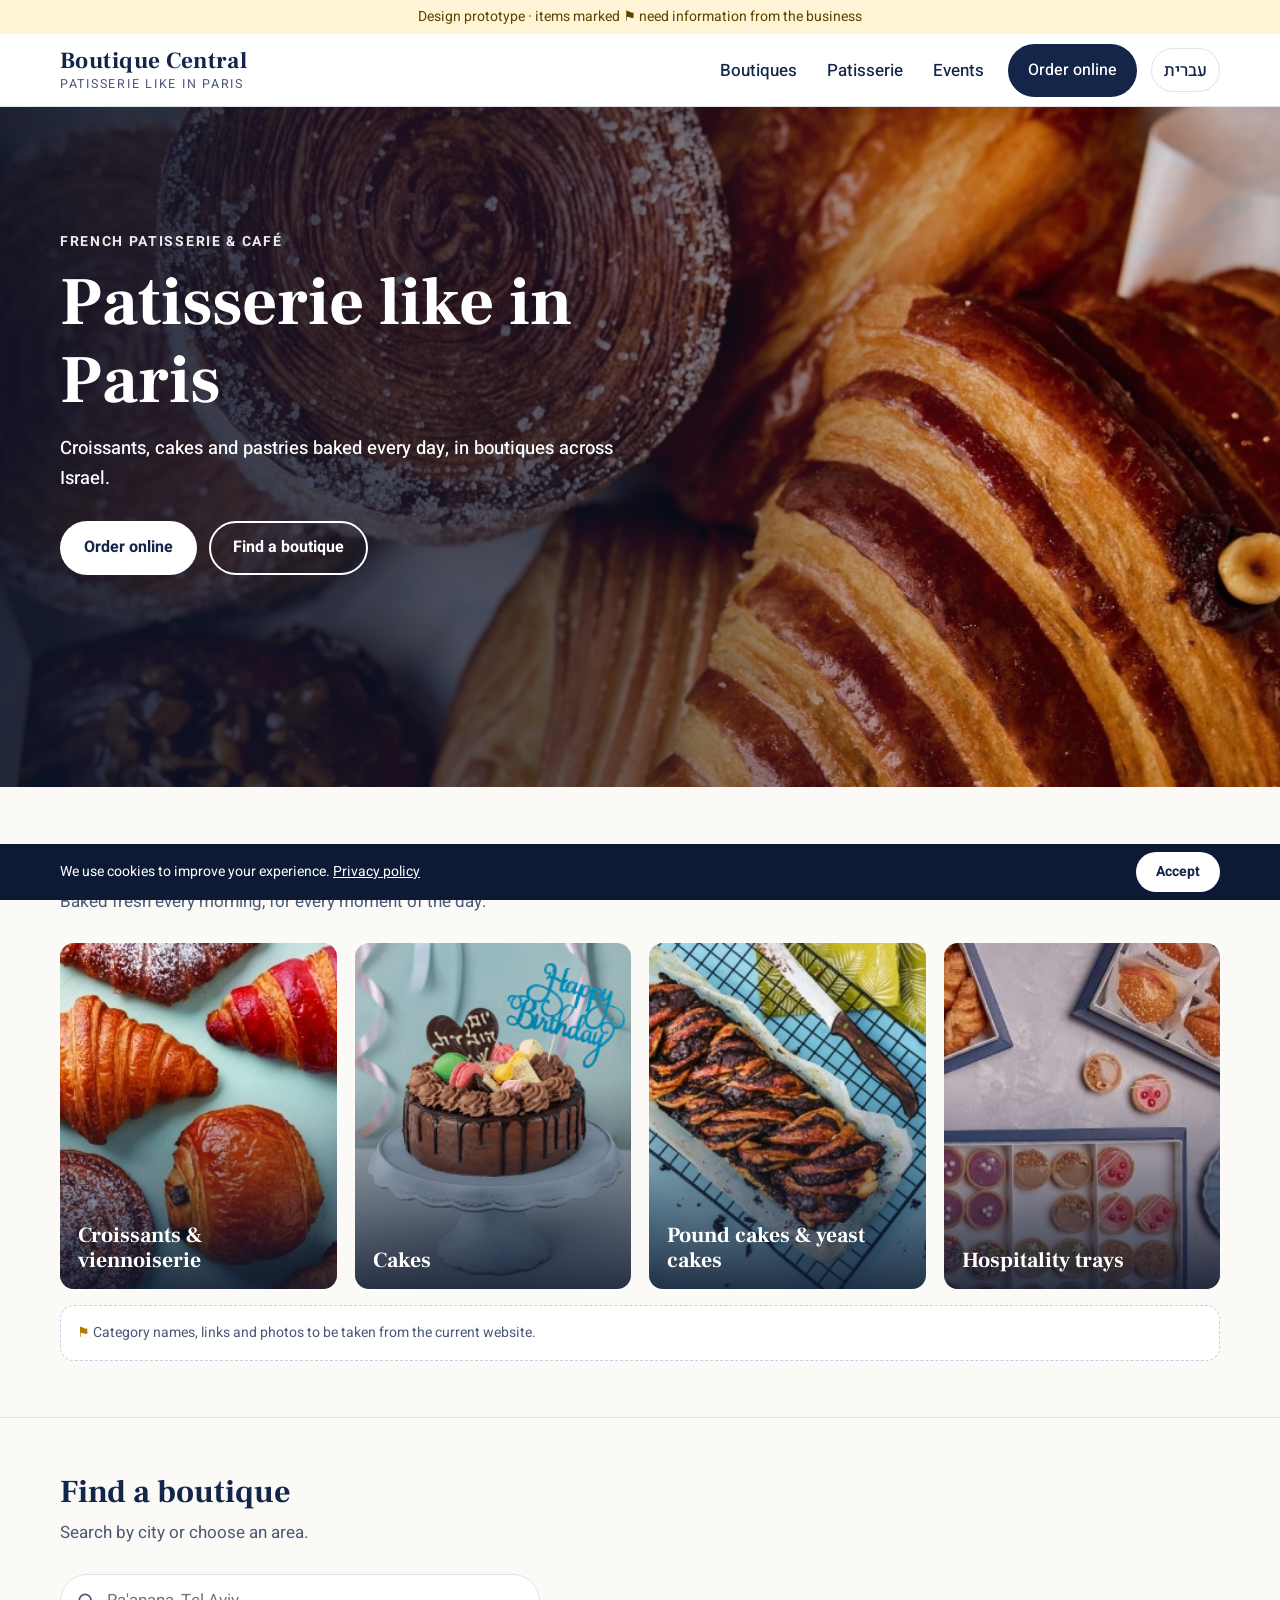
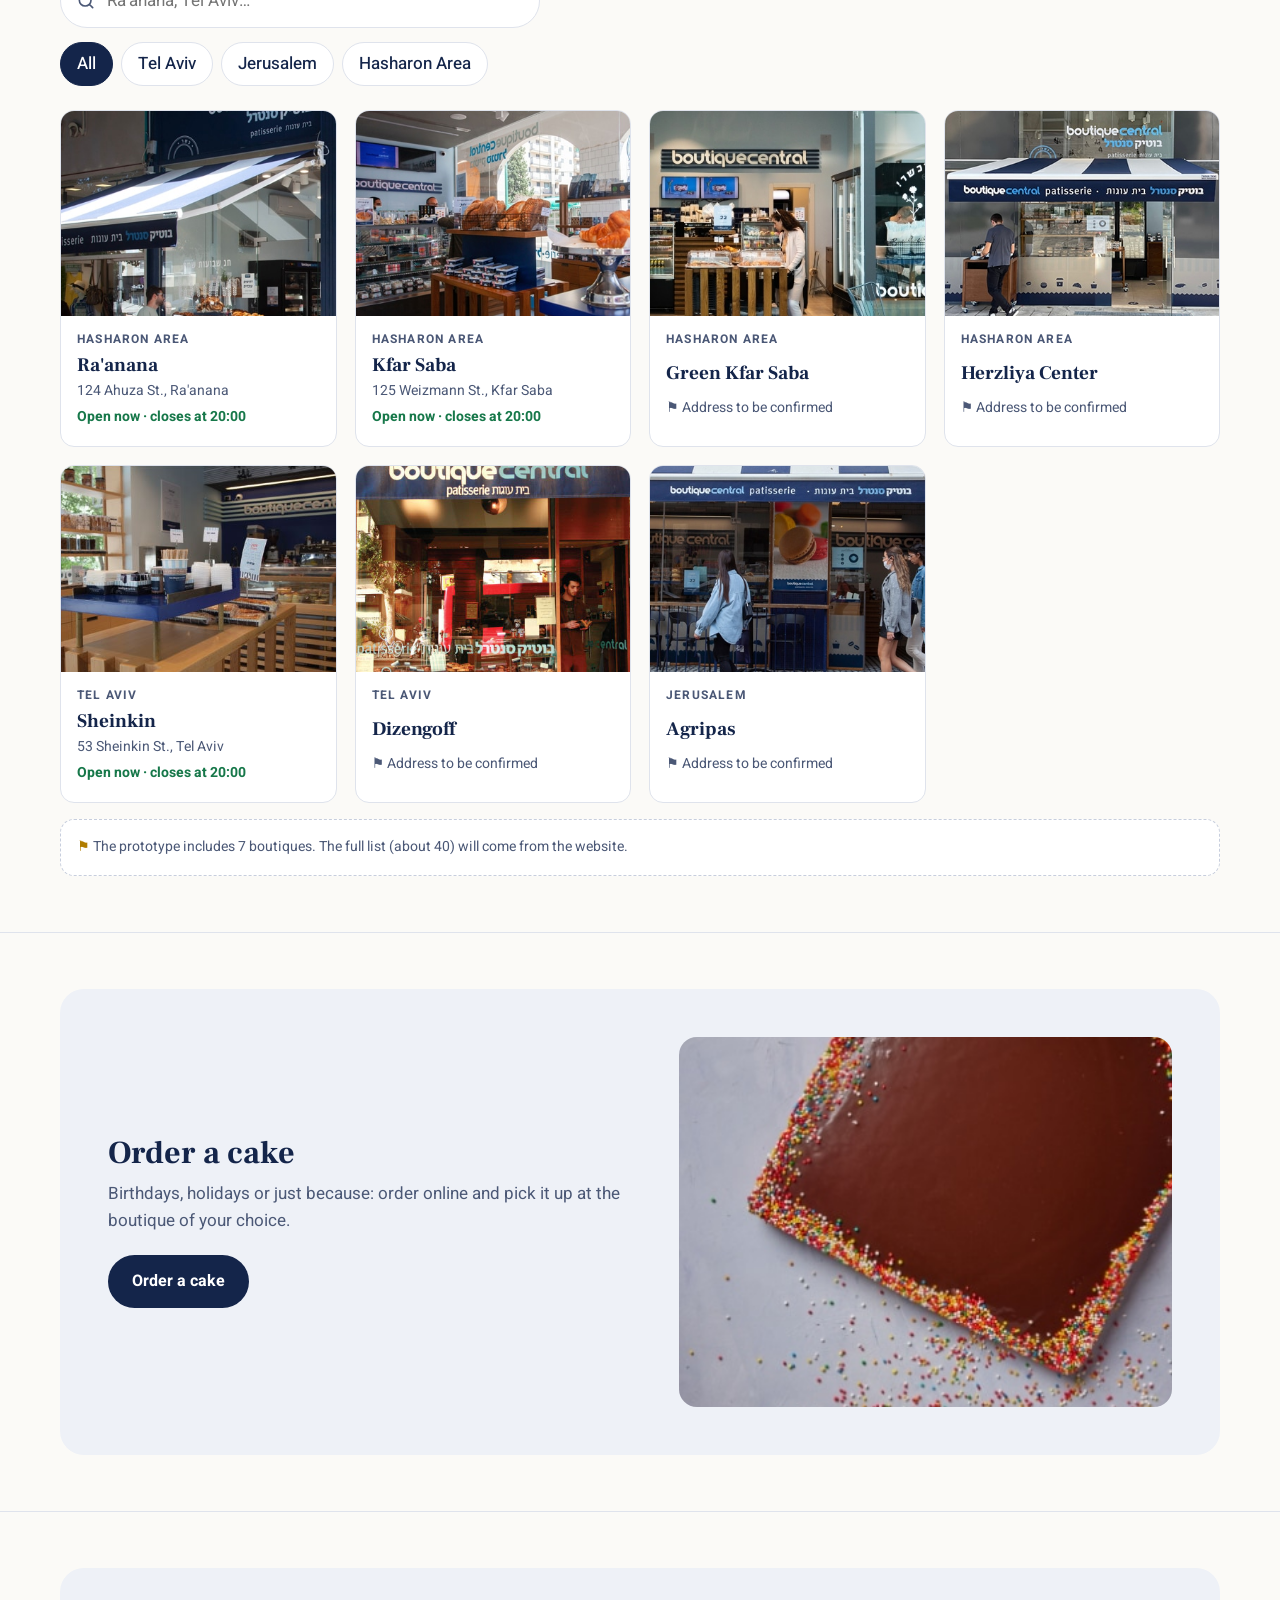
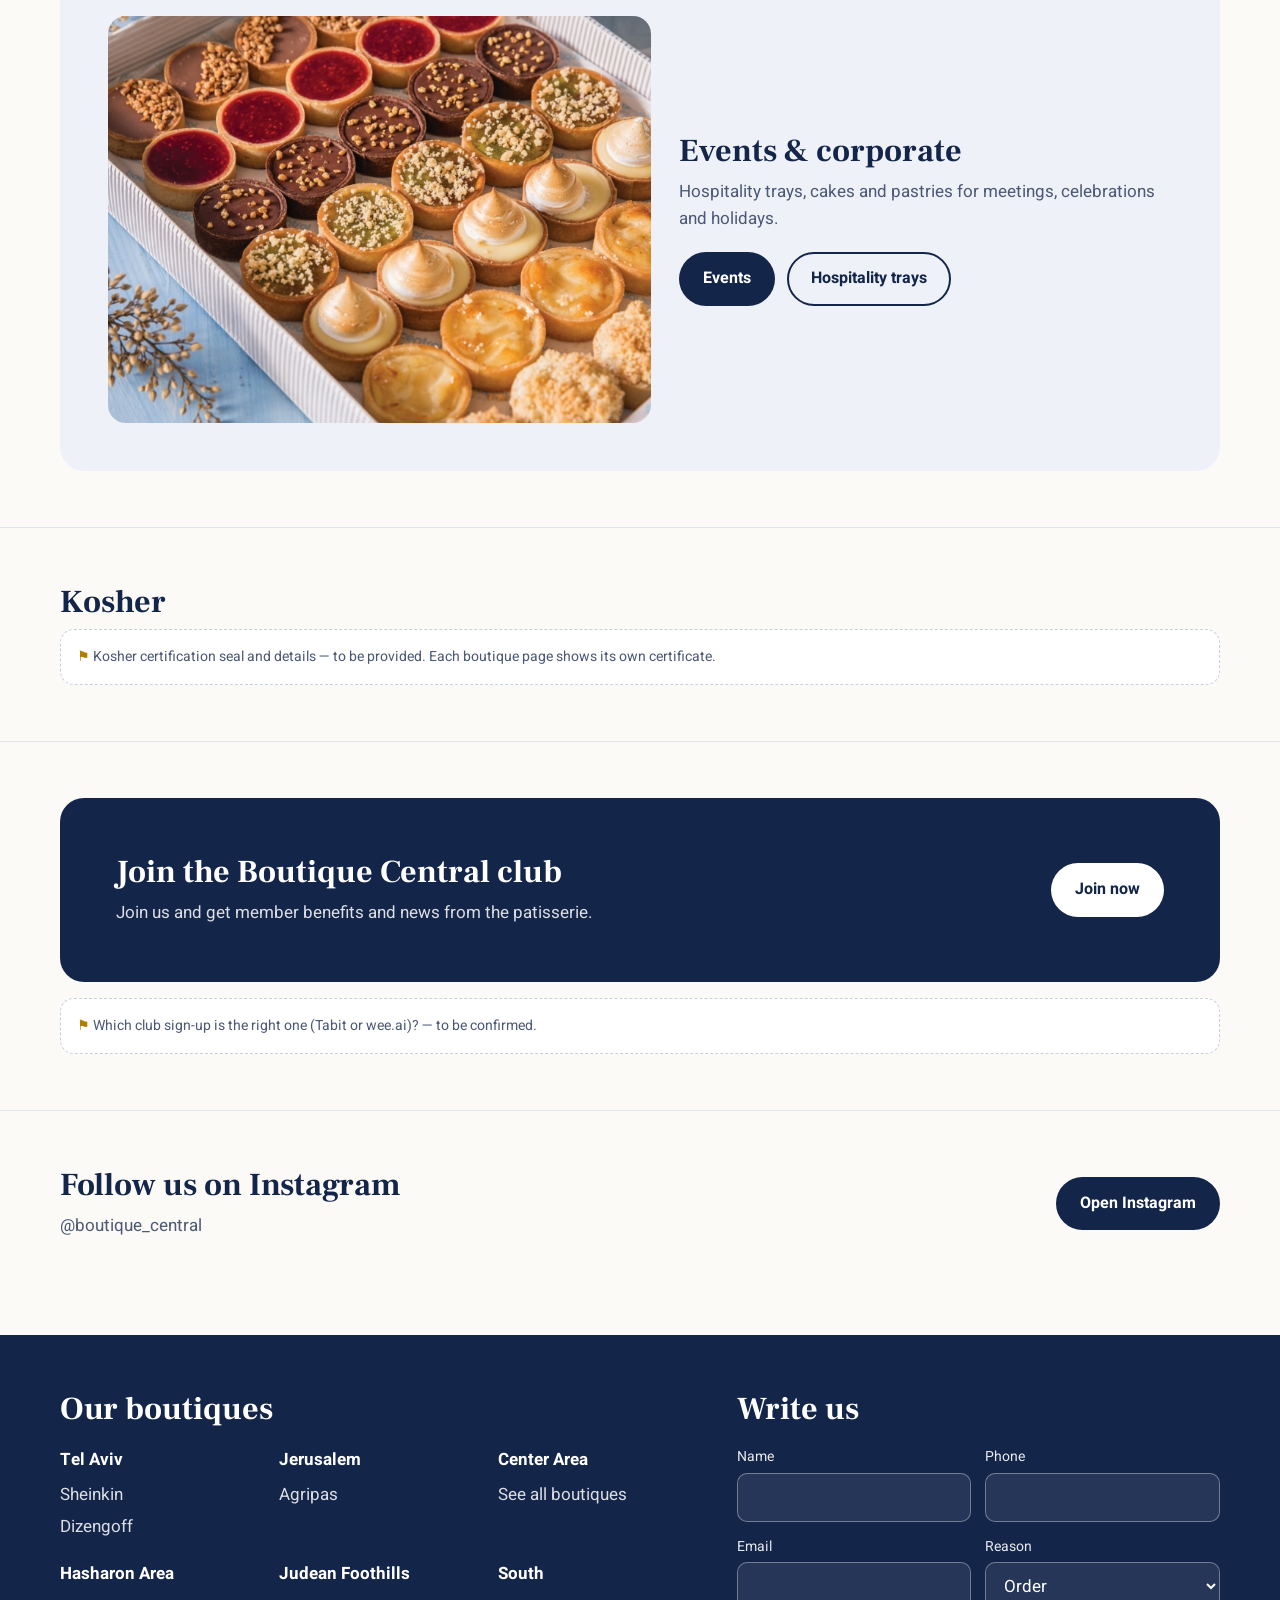
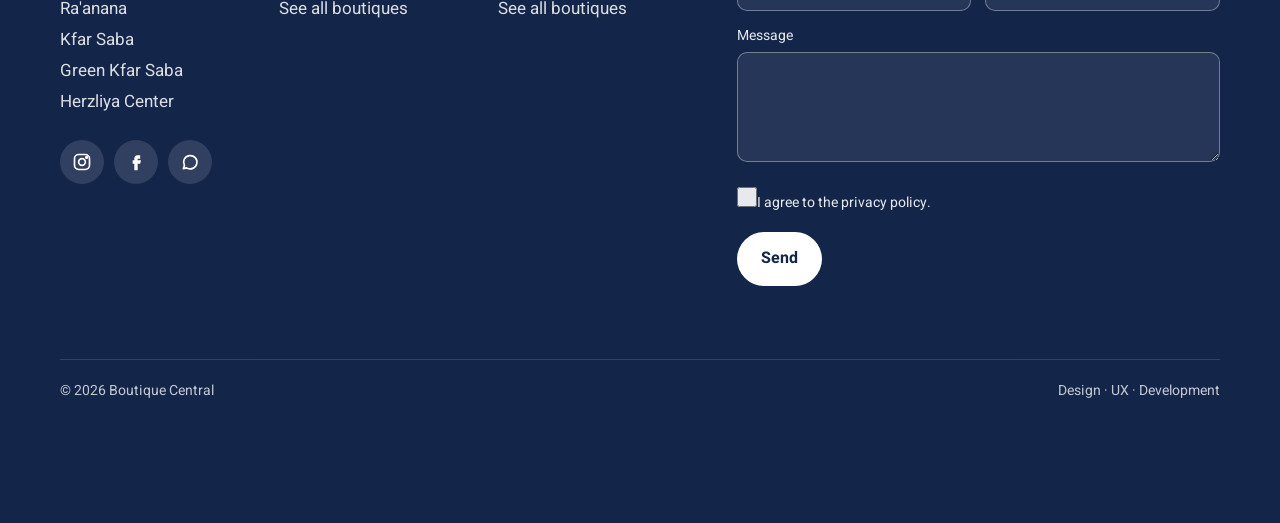
==== commit 3a096b28: "Replace Boutique Central placeholder boxes with real photos Download the homepage, category, product" ====
--- a/boutique-central/index.html
+++ b/boutique-central/index.html
@@ -50,7 +50,7 @@
   <main id="main">
     <!-- Portada -->
     <div class="hero home-hero">
-      <div class="slides"><div class="slide active"><div class="ph ph-1"></div></div></div>
+      <div class="slides"><div class="slide active"><img class="ph" src="img/hero-pastries.jpg" alt=""></div></div>
       <div class="container hero-content">
         <span class="eyebrow" data-i18n="h_eyebrow">French patisserie &amp; café</span>
         <h1 data-i18n="h_title">Patisserie like in Paris</h1>
@@ -68,10 +68,10 @@
         <h2 data-i18n="cat_h">Our patisserie</h2>
         <p class="lead" data-i18n="cat_sub">Baked fresh every morning, for every moment of the day.</p>
         <div class="cards">
-          <a class="cat" href="#"><div class="ph ph-1"></div><div class="label"><h3 data-i18n="c1">Croissants &amp; viennoiserie</h3></div></a>
-          <a class="cat" href="#"><div class="ph ph-4"></div><div class="label"><h3 data-i18n="c2">Cakes</h3></div></a>
-          <a class="cat" href="#"><div class="ph ph-2"></div><div class="label"><h3 data-i18n="c3">Pound cakes &amp; yeast cakes</h3></div></a>
-          <a class="cat" href="#events"><div class="ph ph-5"></div><div class="label"><h3 data-i18n="c4">Hospitality trays</h3></div></a>
+          <a class="cat" href="#"><img class="ph" src="img/products/cat-morning-pastries.jpg" alt="" loading="lazy"><div class="label"><h3 data-i18n="c1">Croissants &amp; viennoiserie</h3></div></a>
+          <a class="cat" href="#"><img class="ph" src="img/products/cat-boutique-cakes.png" alt="" loading="lazy"><div class="label"><h3 data-i18n="c2">Cakes</h3></div></a>
+          <a class="cat" href="#"><img class="ph" src="img/products/cat-yeast-cakes.jpg" alt="" loading="lazy"><div class="label"><h3 data-i18n="c3">Pound cakes &amp; yeast cakes</h3></div></a>
+          <a class="cat" href="#events"><img class="ph" src="img/products/cat-hospitality-trays.jpg" alt="" loading="lazy"><div class="label"><h3 data-i18n="c4">Hospitality trays</h3></div></a>
         </div>
         <p class="pending" style="margin-top:16px" data-i18n="cat_pending">Category names, links and photos to be taken from the current website.</p>
       </div>
@@ -107,7 +107,7 @@
               <a class="btn btn-solid" data-link="order" href="#" target="_blank" rel="noopener" data-i18n="cake_btn">Order a cake</a>
             </div>
           </div>
-          <div class="ph ph-4"></div>
+          <img class="ph" src="img/products/birthday-cake.jpg" alt="" loading="lazy">
         </div>
       </div>
     </section>
@@ -116,7 +116,7 @@
     <section id="events">
       <div class="container">
         <div class="panel split">
-          <div class="ph ph-5"></div>
+          <img class="ph" src="img/products/hospitality-tray.jpg" alt="" loading="lazy">
           <div>
             <h2 data-i18n="events_h">Events &amp; corporate</h2>
             <p class="lead" style="margin-bottom:0" data-i18n="events_home">Hospitality trays, cakes and pastries for meetings, celebrations and holidays.</p>
@@ -222,7 +222,7 @@
   <div class="modal" id="club" aria-hidden="true">
     <div class="dialog" role="dialog" aria-modal="true" aria-labelledby="club-title">
       <button class="close" type="button" id="club-close" data-i18n-aria="close">×</button>
-      <div class="ph ph-1"></div>
+      <img class="ph" src="img/hero-coffee.jpg" alt="" loading="lazy">
       <div class="inner">
         <p class="title" id="club-title" data-i18n="club_h">Join the Boutique Central club</p>
         <p data-i18n="club_p">Join us and get member benefits and news from the patisserie.</p>
@@ -289,7 +289,7 @@
         const st = BC.hoursStatus(b.hours);
         const a = document.createElement("a");
         a.className = "card branch-card"; a.href = BC.branchUrl(b.slug);
-        a.innerHTML = `<div class="ph ph-${(i % 5) + 1}"></div><div class="body"><span class="zone-tag"></span><h3></h3><p class="addr"></p>${st ? '<span class="mini-status"></span>' : ""}</div>`;
+        a.innerHTML = `<img class="ph" src="${BC.branchImg(b.slug, "card")}" alt="" loading="lazy"><div class="body"><span class="zone-tag"></span><h3></h3><p class="addr"></p>${st ? '<span class="mini-status"></span>' : ""}</div>`;
         a.querySelector(".zone-tag").textContent = BC.loc(zone);
         a.querySelector("h3").textContent = BC.loc(b.name);
         a.querySelector(".addr").textContent = BC.loc(b.address) || BC.t("addr_missing");
--- a/boutique-central/styles.css
+++ b/boutique-central/styles.css
@@ -118,12 +118,7 @@
 .slide { position: absolute; inset: 0; opacity: 0; transition: opacity .6s ease; }
 .slide.active { opacity: 1; }
 .ph { width: 100%; height: 100%; display: grid; place-items: center; }
-.ph span { font-size: var(--fs-sm); letter-spacing: .1em; text-transform: uppercase; opacity: .55; }
-.ph-1 { background: radial-gradient(circle at 70% 40%, #e8b77a, #9a5b2a 55%, #3c2414); }
-.ph-2 { background: radial-gradient(circle at 60% 60%, #f3d9b1, #b9875a 50%, #4a2e1a); }
-.ph-3 { background: radial-gradient(circle at 75% 30%, #d8c3a5, #7d5a44 55%, #2b1d14); }
-.ph-4 { background: radial-gradient(circle at 40% 50%, #f0c7c0, #b56b6b 55%, #3e1f24); }
-.ph-5 { background: radial-gradient(circle at 50% 40%, #e9dcc6, #a08867 55%, #33291d); }
+img.ph { display: block; object-fit: cover; }
 .hero::after {
   content: ""; position: absolute; inset: 0; pointer-events: none;
   background: linear-gradient(to right, rgba(10,20,42,.88) 0%, rgba(10,20,42,.65) 45%, rgba(10,20,42,.1) 80%);
@@ -204,6 +199,7 @@
 .lightbox { position: fixed; inset: 0; z-index: 80; background: rgba(8,14,30,.92); display: none; place-items: center; padding: 24px; }
 .lightbox.open { display: grid; }
 .lightbox figure { width: min(960px, 100%); aspect-ratio: 3 / 2; border-radius: 12px; overflow: hidden; color: #fff; }
+.lightbox img.ph { object-fit: contain; }
 .lightbox .close, .lightbox .arrow { position: absolute; }
 .lightbox .close { top: 16px; inset-inline-end: 16px; width: 48px; height: 48px; border-radius: 50%; border: 0; background: rgba(255,255,255,.2); color: #fff; font-size: 1.6rem; }
 .lightbox .prev { inset-inline-start: 16px; top: 50%; translate: 0 -50%; }
